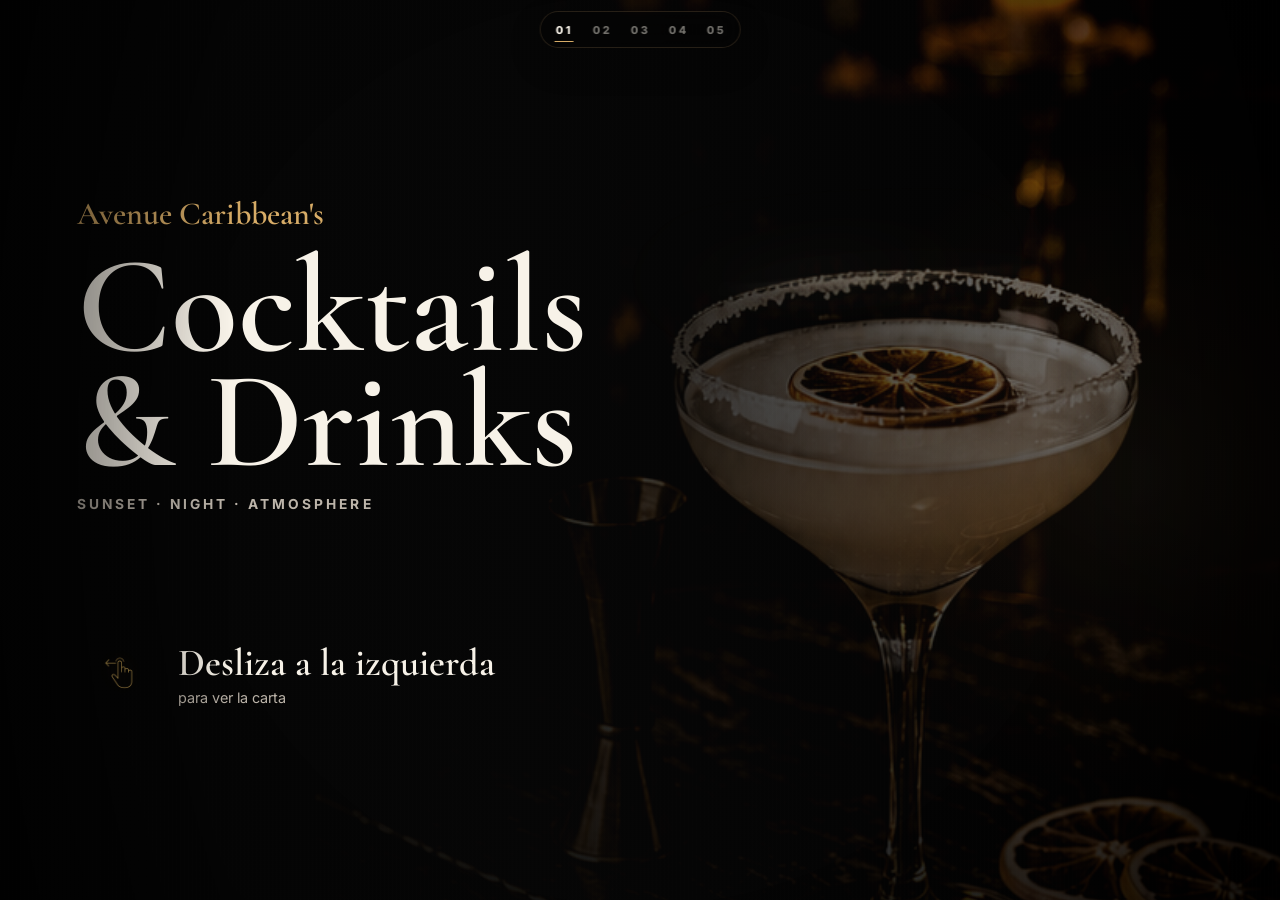
==== index.html @ e44f3cd2 "Add premium liquid crystal highlights" ====
<!doctype html>
<html lang="es">
  <head>
    <meta charset="utf-8">
    <meta name="viewport" content="width=device-width, initial-scale=1, viewport-fit=cover">
    <meta name="theme-color" content="#070606">
    <title>Avenue Caribbean's | Cocktails & Drinks</title>
    <link rel="preconnect" href="https://fonts.googleapis.com">
    <link rel="preconnect" href="https://fonts.gstatic.com" crossorigin>
    <link href="https://fonts.googleapis.com/css2?family=Cormorant+Garamond:wght@500;600;700&family=Inter:wght@400;500;600;700&display=swap" rel="stylesheet">
    <link rel="stylesheet" href="styles.css">
  </head>
  <body>
    <main class="menu-shell" aria-label="Carta digital Avenue Caribbean's">
      <div class="page-indicator" aria-label="Navegacion de paginas">
        <button class="page-dot is-active" type="button" data-target="0" aria-label="Ir a la pagina 01">
          <span>01</span>
        </button>
        <button class="page-dot" type="button" data-target="1" aria-label="Ir a la pagina 02">
          <span>02</span>
        </button>
        <button class="page-dot" type="button" data-target="2" aria-label="Ir a la pagina 03">
          <span>03</span>
        </button>
        <button class="page-dot" type="button" data-target="3" aria-label="Ir a la pagina 04">
          <span>04</span>
        </button>
        <button class="page-dot" type="button" data-target="4" aria-label="Ir a la pagina 05">
          <span>05</span>
        </button>
      </div>

      <section class="snap-track" id="menuTrack" tabindex="0" aria-live="polite">
        <article class="slide slide-cover" id="portada" data-slide="0" aria-label="Portada">
          <div class="image-layer" style="--image-url: url('assets/fondoportada.png')"></div>
          <div class="cover-glow" aria-hidden="true"></div>
          <div class="slide-shade"></div>
          <div class="liquid-crystal" aria-hidden="true">
            <span class="crystal-glow"></span>
            <span class="crystal-rim"></span>
            <span class="crystal-sweep"></span>
            <span class="crystal-reflection"></span>
          </div>
          <div class="cover-content">
            <p class="venue-mark">Avenue Caribbean's</p>
            <h1>Cocktails &amp; Drinks</h1>
            <p class="small-caps">Sunset · Night · Atmosphere</p>
            <div class="swipe-cue" aria-label="Desliza a la izquierda para ver la carta">
              <span class="swipe-icon" aria-hidden="true">
                <img src="assets/dedo.png" alt="">
              </span>
              <span>
                <strong>Desliza a la izquierda</strong>
                <em>para ver la carta</em>
              </span>
            </div>
          </div>
        </article>

        <article class="slide slide-menu slide-classic" id="clasicos-i" data-slide="1" aria-label="Cocktails clasicos uno">
          <div class="image-layer" style="--image-url: url('assets/fondoclasicos1.png')"></div>
          <div class="slide-shade"></div>
          <div class="classic-poster-glow" aria-hidden="true"></div>
          <div class="liquid-crystal" aria-hidden="true">
            <span class="crystal-glow"></span>
            <span class="crystal-rim"></span>
            <span class="crystal-sweep"></span>
            <span class="crystal-reflection"></span>
          </div>
          <div class="slide-content classic-content">
            <header class="section-heading">
              <p>Cocktails</p>
              <h2>Clásicos I</h2>
            </header>
            <div class="classic-rule" aria-hidden="true"></div>
            <p class="classic-aromas">Frutos rojos · Jengibre · Coco · Lima</p>
            <div class="product-list classic-product-list" data-category="classicOne"></div>
            <div class="classic-stamp" aria-hidden="true">
              <svg viewBox="0 0 120 120" role="img">
                <defs>
                  <path id="classicStampPath" d="M 60 60 m -45 0 a 45 45 0 1 1 90 0 a 45 45 0 1 1 -90 0"></path>
                </defs>
                <text>
                  <textPath href="#classicStampPath" startOffset="1%">SUNSET · NIGHT · ATMOSPHERE · </textPath>
                </text>
                <g class="stamp-palm">
                  <path d="M60 76V48"></path>
                  <path d="M60 50C49 53 44 60 42 67"></path>
                  <path d="M60 50C71 53 76 60 78 67"></path>
                  <path d="M60 49C54 43 48 41 42 42"></path>
                  <path d="M60 49C66 43 72 41 78 42"></path>
                  <path d="M60 48C58 40 59 35 62 30"></path>
                </g>
              </svg>
            </div>
          </div>
        </article>

        <article class="slide slide-menu slide-fresh" id="clasicos-ii" data-slide="2" aria-label="Mojitos y cocktails frescos">
          <div class="image-layer" style="--image-url: url('assets/mojito.jpg')"></div>
          <div class="slide-shade"></div>
          <div class="liquid-crystal" aria-hidden="true">
            <span class="crystal-glow"></span>
            <span class="crystal-rim"></span>
            <span class="crystal-sweep"></span>
            <span class="crystal-reflection"></span>
          </div>
          <div class="slide-content">
            <header class="section-heading">
              <p>Mojitos &amp; Fresh</p>
              <h2>Clásicos II</h2>
            </header>
            <div class="product-list" data-category="fresh"></div>
          </div>
        </article>

        <article class="slide slide-menu slide-amber" id="signatures" data-slide="3" aria-label="Spritz y signatures">
          <div class="image-layer" style="--image-url: url('assets/aperol.jpg')"></div>
          <div class="slide-shade"></div>
          <div class="liquid-crystal" aria-hidden="true">
            <span class="crystal-glow"></span>
            <span class="crystal-rim"></span>
            <span class="crystal-sweep"></span>
            <span class="crystal-reflection"></span>
          </div>
          <div class="slide-content">
            <header class="section-heading">
              <p>Spritz &amp; Signatures</p>
              <h2>Sunset Serve</h2>
            </header>
            <div class="product-list" data-category="signatures"></div>
          </div>
        </article>

        <article class="slide slide-menu slide-valencia" id="valencia-classics" data-slide="4" aria-label="Valencia classics">
          <div class="image-layer" style="--image-url: url('assets/sangria.jpg')"></div>
          <div class="slide-shade"></div>
          <div class="liquid-crystal" aria-hidden="true">
            <span class="crystal-glow"></span>
            <span class="crystal-rim"></span>
            <span class="crystal-sweep"></span>
            <span class="crystal-reflection"></span>
          </div>
          <div class="slide-content">
            <header class="section-heading">
              <p>Valencia Classics</p>
              <h2>Agua &amp; Sangría</h2>
            </header>
            <div class="product-list" data-category="valencia"></div>
            <footer class="fine-print" aria-label="Notas de la carta">
              <p><span aria-hidden="true">◷</span> Precios tarde hasta las 22:30h.</p>
              <p><span aria-hidden="true">◷</span> Precios noche desde las 22:30h.</p>
              <p><span aria-hidden="true">✦</span> Todos nuestros cócteles se realizan al momento con fruta natural deshidratada.</p>
              <p><span aria-hidden="true">!</span> Algunos productos pueden contener lactosa. Consulte a nuestro personal por los alérgenos.</p>
            </footer>
          </div>
        </article>
      </section>
    </main>

    <div class="modal" id="productModal" aria-hidden="true">
      <div class="modal-backdrop" data-close-modal></div>
      <section class="modal-panel" role="dialog" aria-modal="true" aria-labelledby="modalTitle">
        <button class="modal-close" type="button" data-close-modal aria-label="Cerrar detalle">Cerrar</button>
        <p class="modal-kicker" id="modalCategory">Avenue Caribbean's</p>
        <h2 id="modalTitle">Producto</h2>
        <p class="modal-price" id="modalPrice">10€</p>
        <p class="modal-description" id="modalDescription"></p>
        <p class="modal-note" id="modalNote"></p>
      </section>
    </div>

    <script src="app.js"></script>
  </body>
</html>
---- styles.css ----
:root {
  --black: #070606;
  --ink: #11100f;
  --panel: rgba(13, 12, 11, 0.72);
  --paper: #f7f2e8;
  --muted: #bdb5aa;
  --soft: #8f877d;
  --line: rgba(219, 171, 93, 0.28);
  --gold: #d7ac67;
  --copper: #a5643e;
  --amber: #d27a3d;
  --mint: #7f9d82;
  --wine: #8b3e3f;
  --serif: "Cormorant Garamond", "Bodoni 72", Didot, Georgia, serif;
  --sans: Inter, ui-sans-serif, system-ui, -apple-system, BlinkMacSystemFont, "Segoe UI", sans-serif;
}

* {
  box-sizing: border-box;
}

html,
body {
  height: 100%;
  margin: 0;
  overflow: hidden;
  background: var(--black);
  color: var(--paper);
  font-family: var(--sans);
}

body {
  min-width: 320px;
}

button {
  font: inherit;
}

.menu-shell {
  position: relative;
  height: 100dvh;
  overflow: hidden;
  --crystal-shift: 0px;
  --crystal-glow-shift: 0px;
  --crystal-sweep-shift: -42%;
  --crystal-rim-opacity: 0.16;
  --crystal-glow-opacity: 0.075;
  --crystal-sweep-opacity: 0;
  --crystal-secondary-opacity: 0.045;
  --crystal-brightness: 1;
  background:
    radial-gradient(circle at 18% 18%, rgba(215, 172, 103, 0.12), transparent 26rem),
    radial-gradient(circle at 88% 62%, rgba(139, 62, 63, 0.12), transparent 24rem),
    linear-gradient(115deg, #090807, #14110f 46%, #070606);
  isolation: isolate;
}

.menu-shell::before,
.menu-shell::after {
  content: "";
  position: absolute;
  inset: 0;
  pointer-events: none;
  z-index: 3;
}

.menu-shell::before {
  opacity: 0.18;
  background-image:
    linear-gradient(90deg, rgba(255, 255, 255, 0.025) 1px, transparent 1px),
    linear-gradient(rgba(255, 255, 255, 0.02) 1px, transparent 1px);
  background-size: 4px 4px, 6px 6px;
  mix-blend-mode: overlay;
}

.menu-shell::after {
  background:
    linear-gradient(90deg, rgba(0, 0, 0, 0.48), transparent 18%, transparent 82%, rgba(0, 0, 0, 0.36)),
    radial-gradient(circle at center, transparent 58%, rgba(0, 0, 0, 0.38));
}

.snap-track {
  display: flex;
  width: 100vw;
  height: 100dvh;
  overflow-x: auto;
  overflow-y: hidden;
  scroll-snap-type: x mandatory;
  scroll-behavior: smooth;
  -webkit-overflow-scrolling: touch;
  overscroll-behavior-x: contain;
  scrollbar-width: none;
  transform: translate3d(0, 0, 0);
  transform-origin: left center;
  will-change: transform;
}

.snap-track::-webkit-scrollbar {
  display: none;
}

.snap-track.is-previewing-swipe {
  animation: swipe-preview 820ms cubic-bezier(0.22, 1, 0.36, 1) both;
  pointer-events: none;
}

.slide {
  position: relative;
  flex: 0 0 100vw;
  width: 100vw;
  height: 100dvh;
  min-height: 100dvh;
  scroll-snap-align: start;
  scroll-snap-stop: always;
  overflow: hidden;
}

.image-layer {
  position: absolute;
  inset: 0;
  background:
    linear-gradient(145deg, rgba(9, 8, 7, 0.52), rgba(9, 8, 7, 0.9)),
    var(--image-url),
    linear-gradient(135deg, #17120f, #302019 54%, #090807);
  background-position: center;
  background-size: cover;
  transform: scale(1.04);
  filter: saturate(0.9) contrast(1.05);
}

.image-layer::after {
  content: "";
  position: absolute;
  inset: 0;
  background:
    repeating-linear-gradient(110deg, rgba(255, 255, 255, 0.025) 0 1px, transparent 1px 8px),
    radial-gradient(circle at 76% 22%, rgba(215, 172, 103, 0.18), transparent 18rem);
  opacity: 0.42;
  mix-blend-mode: soft-light;
}

.slide-shade {
  position: absolute;
  inset: 0;
  background:
    linear-gradient(90deg, rgba(5, 5, 5, 0.92) 0%, rgba(8, 8, 8, 0.72) 42%, rgba(8, 8, 8, 0.24) 100%),
    linear-gradient(0deg, rgba(0, 0, 0, 0.62), transparent 44%);
  z-index: 1;
}

.liquid-crystal {
  --rim-left: 51%;
  --rim-top: 34%;
  --rim-width: min(48vw, 24rem);
  --rim-height: clamp(0.85rem, 3vw, 1.45rem);
  --rim-rotate: -2deg;
  --glow-left: 46%;
  --glow-top: 28%;
  --glow-width: min(54vw, 27rem);
  --glow-height: clamp(4.8rem, 16vw, 8rem);
  --reflection-left: 63%;
  --reflection-top: 51%;
  --reflection-width: min(24vw, 11rem);
  --reflection-height: clamp(0.5rem, 2vw, 0.9rem);
  --reflection-rotate: -8deg;
  position: absolute;
  inset: 0;
  z-index: 3;
  display: none;
  overflow: hidden;
  pointer-events: none;
  contain: paint;
}

.slide-cover .liquid-crystal,
.slide-classic .liquid-crystal {
  display: block;
}

.crystal-glow,
.crystal-rim,
.crystal-sweep,
.crystal-reflection {
  position: absolute;
  pointer-events: none;
  transform: translate3d(0, 0, 0);
  transform-origin: center;
  will-change: opacity, transform, filter;
}

.crystal-glow {
  left: var(--glow-left);
  top: var(--glow-top);
  width: var(--glow-width);
  height: var(--glow-height);
  border-radius: 999px;
  background:
    radial-gradient(ellipse at 42% 50%, rgba(255, 226, 178, 0.22), rgba(218, 149, 71, 0.075) 34%, transparent 68%),
    linear-gradient(90deg, transparent, rgba(255, 238, 204, 0.08), transparent);
  opacity: var(--crystal-glow-opacity);
  filter: blur(14px) brightness(var(--crystal-brightness));
  mix-blend-mode: screen;
  transform: translate3d(var(--crystal-glow-shift), 0, 0) rotate(var(--rim-rotate));
  animation: crystal-glow-idle 9s ease-in-out infinite;
}

.crystal-rim {
  left: var(--rim-left);
  top: var(--rim-top);
  width: var(--rim-width);
  height: var(--rim-height);
  border-radius: 999px;
  opacity: var(--crystal-rim-opacity);
  filter:
    blur(0.22px)
    brightness(var(--crystal-brightness))
    drop-shadow(0 0 0.75rem rgba(255, 222, 171, 0.18));
  mix-blend-mode: screen;
  transform: translate3d(var(--crystal-shift), 0, 0) rotate(var(--rim-rotate));
}

.crystal-rim::before,
.crystal-rim::after {
  content: "";
  position: absolute;
  inset: 0;
  border-radius: inherit;
}

.crystal-rim::before {
  background:
    linear-gradient(90deg, transparent 0%, rgba(255, 235, 199, 0.13) 16%, rgba(255, 233, 191, 0.62) 45%, rgba(226, 169, 92, 0.24) 67%, transparent 100%),
    radial-gradient(ellipse at 46% 42%, rgba(255, 255, 255, 0.4), transparent 42%);
  -webkit-mask-image: linear-gradient(180deg, transparent 4%, #000 34%, #000 58%, transparent 82%);
  mask-image: linear-gradient(180deg, transparent 4%, #000 34%, #000 58%, transparent 82%);
  animation: crystal-rim-idle 8s ease-in-out infinite;
}

.crystal-rim::after {
  inset: 22% 5% 48%;
  background: linear-gradient(90deg, transparent, rgba(255, 250, 231, 0.42), rgba(219, 158, 85, 0.12), transparent);
  filter: blur(0.55px);
  opacity: 0.5;
}

.crystal-sweep {
  left: var(--rim-left);
  top: calc(var(--rim-top) + 0.05rem);
  width: clamp(4.4rem, 19vw, 9.4rem);
  height: clamp(0.44rem, 1.7vw, 0.78rem);
  border-radius: 999px;
  background:
    linear-gradient(90deg, transparent 0%, rgba(255, 250, 231, 0.16) 26%, rgba(255, 236, 199, 0.68) 52%, rgba(244, 198, 138, 0.16) 74%, transparent 100%);
  opacity: var(--crystal-sweep-opacity);
  filter: blur(0.75px) brightness(var(--crystal-brightness));
  mix-blend-mode: screen;
  transform: translate3d(calc(var(--crystal-sweep-shift) + var(--crystal-shift)), 0, 0) rotate(var(--rim-rotate));
}

.crystal-reflection {
  left: var(--reflection-left);
  top: var(--reflection-top);
  width: var(--reflection-width);
  height: var(--reflection-height);
  border-radius: 999px;
  background:
    linear-gradient(90deg, transparent, rgba(255, 235, 198, 0.38), rgba(196, 117, 52, 0.1), transparent);
  opacity: var(--crystal-secondary-opacity);
  filter: blur(0.9px) brightness(var(--crystal-brightness));
  mix-blend-mode: screen;
  transform: translate3d(var(--crystal-glow-shift), 0, 0) rotate(var(--reflection-rotate));
  animation: crystal-secondary-idle 7.5s ease-in-out infinite;
}

.slide-cover .liquid-crystal {
  --rim-left: 56%;
  --rim-top: 30%;
  --rim-width: min(40vw, 21rem);
  --rim-height: clamp(0.76rem, 2.4vw, 1.18rem);
  --rim-rotate: -4deg;
  --glow-left: 51%;
  --glow-top: 24%;
  --glow-width: min(45vw, 23rem);
  --glow-height: clamp(4rem, 12vw, 6.6rem);
  --reflection-left: 67%;
  --reflection-top: 48%;
  --reflection-width: min(18vw, 8.5rem);
}

.slide-classic .liquid-crystal {
  --rim-left: 48.8%;
  --rim-top: 36.2%;
  --rim-width: min(58vw, 31rem);
  --rim-height: clamp(0.95rem, 3.7vw, 1.65rem);
  --rim-rotate: -1deg;
  --glow-left: 45%;
  --glow-top: 29.5%;
  --glow-width: min(63vw, 32rem);
  --glow-height: clamp(5.8rem, 17vw, 10.5rem);
  --reflection-left: 64%;
  --reflection-top: 52.5%;
  --reflection-width: min(25vw, 12rem);
  --reflection-rotate: -5deg;
}

.slide-fresh .liquid-crystal {
  --rim-left: 55%;
  --rim-top: 34%;
  --rim-rotate: -5deg;
}

.slide-amber .liquid-crystal {
  --rim-left: 54%;
  --rim-top: 33%;
  --rim-rotate: -3deg;
  --glow-top: 27%;
}

.slide-valencia .liquid-crystal {
  --rim-left: 53%;
  --rim-top: 35%;
  --rim-rotate: -6deg;
  --glow-top: 29%;
}

.slide-cover .image-layer {
  background:
    linear-gradient(95deg, rgba(5, 5, 5, 0.82) 0%, rgba(8, 7, 7, 0.46) 48%, rgba(9, 7, 6, 0.26) 100%),
    var(--image-url),
    radial-gradient(circle at 78% 32%, rgba(215, 172, 103, 0.22), transparent 16rem),
    linear-gradient(135deg, #060505, #221612 58%, #070606);
  background-position: center right;
  background-size: cover;
}

.cover-glow {
  position: absolute;
  right: -14rem;
  top: 12%;
  z-index: 1;
  width: min(46rem, 130vw);
  aspect-ratio: 1;
  border-radius: 50%;
  background:
    radial-gradient(circle, rgba(215, 172, 103, 0.14) 0%, rgba(210, 122, 61, 0.08) 28%, transparent 66%);
  opacity: 0.62;
  pointer-events: none;
  transform: translate3d(0, 0, 0);
  mix-blend-mode: screen;
  will-change: transform, opacity;
}

.slide-cover.is-finger-hinting .cover-glow {
  animation: cover-glow-swipe 2.4s cubic-bezier(0.22, 1, 0.36, 1) 2 both;
}

.slide-cover.is-previewing-swipe .cover-glow {
  animation: cover-glow-preview 820ms cubic-bezier(0.22, 1, 0.36, 1) both;
}

.slide-fresh .image-layer {
  background:
    linear-gradient(145deg, rgba(5, 8, 6, 0.56), rgba(7, 7, 6, 0.88)),
    var(--image-url),
    radial-gradient(circle at 78% 26%, rgba(127, 157, 130, 0.2), transparent 16rem),
    linear-gradient(135deg, #070806, #152018 56%, #070606);
}

.slide-amber .image-layer {
  background:
    linear-gradient(145deg, rgba(12, 8, 5, 0.48), rgba(6, 5, 5, 0.86)),
    var(--image-url),
    radial-gradient(circle at 76% 34%, rgba(210, 122, 61, 0.32), transparent 18rem),
    linear-gradient(135deg, #080606, #351a11 58%, #070606);
}

.slide-valencia .image-layer {
  background:
    linear-gradient(145deg, rgba(13, 7, 7, 0.54), rgba(6, 5, 5, 0.9)),
    var(--image-url),
    radial-gradient(circle at 78% 32%, rgba(139, 62, 63, 0.32), transparent 18rem),
    linear-gradient(135deg, #080606, #2a1112 56%, #090706);
}

.slide-classic {
  background: #050403;
}

.slide-classic .image-layer {
  background:
    linear-gradient(90deg, rgba(2, 2, 2, 0.72) 0%, rgba(3, 3, 3, 0.46) 37%, rgba(3, 3, 3, 0.04) 72%),
    linear-gradient(0deg, rgba(0, 0, 0, 0.16) 0%, transparent 34%, rgba(0, 0, 0, 0.32) 100%),
    var(--image-url),
    linear-gradient(135deg, #080604, #22140c 52%, #050403);
  background-position: center right;
  background-size: cover;
  filter: saturate(1.05) brightness(1.28) contrast(1.08);
  transform: scale(1.035);
}

.slide-classic .image-layer::after {
  background:
    radial-gradient(circle at 10% 31%, rgba(193, 111, 31, 0.28), transparent 13rem),
    repeating-linear-gradient(106deg, rgba(255, 255, 255, 0.02) 0 1px, transparent 1px 7px),
    radial-gradient(circle at center, transparent 54%, rgba(0, 0, 0, 0.34) 100%);
  opacity: 0.42;
}

.slide-classic .slide-shade {
  z-index: 1;
  background:
    linear-gradient(90deg, rgba(3, 3, 3, 0.82) 0%, rgba(5, 4, 4, 0.55) 43%, rgba(5, 4, 4, 0.08) 100%),
    linear-gradient(180deg, rgba(0, 0, 0, 0.34), transparent 30%, rgba(0, 0, 0, 0.36));
}

.classic-poster-glow {
  position: absolute;
  left: -12rem;
  top: 12%;
  z-index: 2;
  width: min(34rem, 90vw);
  aspect-ratio: 1;
  border-radius: 50%;
  background: radial-gradient(circle, rgba(205, 117, 31, 0.22), rgba(215, 172, 103, 0.08) 35%, transparent 68%);
  opacity: 0.82;
  pointer-events: none;
  mix-blend-mode: screen;
  animation: classic-glow-breathe 7s ease-in-out infinite;
}

.slide-classic .classic-content {
  position: relative;
  z-index: 4;
  justify-content: flex-start;
  width: min(100%, 48rem);
  padding: clamp(5.4rem, 14vh, 9rem) clamp(3.5rem, 8vw, 7rem) clamp(1.65rem, 5vh, 4rem) clamp(2rem, 9vw, 6rem);
  overflow: hidden;
  animation: classic-fade-in 900ms cubic-bezier(0.22, 1, 0.36, 1) both;
}

.slide-classic .section-heading {
  margin: 0;
}

.slide-classic .section-heading p {
  margin: 0 0 0.28rem;
  color: #f1ebe2;
  font-family: var(--serif);
  font-size: clamp(4.7rem, 18.6vw, 9.1rem);
  font-weight: 600;
  line-height: 0.82;
  letter-spacing: 0;
  text-shadow: 0 0 2.6rem rgba(215, 172, 103, 0.12);
}

.slide-classic .section-heading h2 {
  margin: 0;
  color: #f4c68a;
  font-size: clamp(0.83rem, 3.3vw, 1.35rem);
  font-weight: 800;
  letter-spacing: 0.33em;
}

.classic-rule {
  position: relative;
  width: min(62vw, 35rem);
  height: 1px;
  margin: clamp(1.8rem, 4.4vh, 3rem) 0 clamp(1.35rem, 3vh, 2.2rem);
  background: linear-gradient(90deg, rgba(244, 198, 138, 0.78), rgba(244, 198, 138, 0.22) 62%, transparent);
  box-shadow: 0 0 1.2rem rgba(244, 198, 138, 0.16);
}

.classic-rule::before {
  content: "";
  position: absolute;
  left: 0;
  top: 50%;
  width: 0.42rem;
  height: 0.42rem;
  border-radius: 50%;
  background: #ffe1a6;
  box-shadow:
    0 0 0.5rem rgba(255, 225, 166, 0.95),
    0 0 1.4rem rgba(212, 124, 42, 0.55);
  transform: translate(-50%, -50%);
}

.classic-aromas {
  margin: 0;
  color: rgba(247, 242, 232, 0.78);
  font-size: clamp(0.62rem, 2.45vw, 0.86rem);
  font-weight: 700;
  line-height: 1.45;
  letter-spacing: 0.42em;
  text-transform: uppercase;
}

.slide-classic .classic-product-list {
  position: relative;
  display: grid;
  width: min(100%, 40.5rem);
  margin-top: clamp(2.5rem, 6vh, 4.7rem);
  padding-left: clamp(3.5rem, 8.2vw, 4.8rem);
  gap: clamp(1.2rem, 2.8vh, 2.25rem);
}

.slide-classic .classic-product-list::before {
  content: "";
  position: absolute;
  left: clamp(0.42rem, 1.4vw, 0.75rem);
  top: 0.7rem;
  bottom: 0.65rem;
  width: 1px;
  background: linear-gradient(180deg, rgba(244, 198, 138, 0.88), rgba(244, 198, 138, 0.22));
  box-shadow: 0 0 0.9rem rgba(244, 198, 138, 0.16);
}

.slide-classic .product-card {
  position: relative;
  display: grid;
  grid-template-columns: minmax(0, 1fr) auto;
  gap: 0.5rem clamp(1rem, 5vw, 3rem);
  padding: 0;
  border: 0;
  background: transparent;
  color: inherit;
  animation: classic-fade-up 850ms cubic-bezier(0.22, 1, 0.36, 1) both;
}

.slide-classic .product-card:nth-child(1) {
  animation-delay: 140ms;
}

.slide-classic .product-card:nth-child(2) {
  animation-delay: 250ms;
}

.slide-classic .product-card:nth-child(3) {
  animation-delay: 360ms;
}

.slide-classic .product-card::before {
  content: "";
  position: absolute;
  left: calc(-1 * clamp(3.5rem, 8.2vw, 4.8rem) + clamp(0.42rem, 1.4vw, 0.75rem));
  top: 0.48rem;
  width: clamp(0.76rem, 2.7vw, 1.02rem);
  height: clamp(0.76rem, 2.7vw, 1.02rem);
  border-radius: 50%;
  background: #ffd78f;
  box-shadow:
    0 0 0.55rem rgba(255, 215, 143, 0.9),
    0 0 1.35rem rgba(218, 132, 43, 0.52);
  transform: translateX(-50%);
}

.slide-classic .product-card::after {
  content: "";
  grid-column: 1 / 2;
  width: clamp(2.4rem, 9vw, 4rem);
  height: 1px;
  margin-top: clamp(1.05rem, 2.2vh, 1.45rem);
  background: linear-gradient(90deg, rgba(244, 198, 138, 0.72), rgba(244, 198, 138, 0.08));
}

.slide-classic .product-card:last-child::after {
  display: none;
}

.slide-classic .product-name {
  grid-column: 1 / 2;
  margin: 0;
  color: #f6f1e9;
  font-family: var(--sans);
  font-size: clamp(1.22rem, 5.5vw, 2.05rem);
  font-weight: 800;
  line-height: 1;
  letter-spacing: 0.34em;
  text-transform: uppercase;
  text-shadow: 0 0 1.8rem rgba(247, 242, 232, 0.08);
}

.slide-classic .product-description {
  grid-column: 1 / 2;
  max-width: 25ch;
  margin: clamp(0.9rem, 2vh, 1.25rem) 0 0;
  color: rgba(247, 242, 232, 0.78);
  font-family: var(--serif);
  font-size: clamp(1.12rem, 4.3vw, 1.55rem);
  font-weight: 500;
  line-height: 1.45;
}

.slide-classic .product-price {
  grid-column: 2 / 3;
  grid-row: 1 / 3;
  align-self: center;
  justify-self: end;
  min-width: clamp(4.2rem, 14vw, 6.4rem);
  padding: 0.42rem clamp(0.75rem, 2.6vw, 1.15rem) 0.48rem;
  color: #ffe0a8;
  border: 1px solid rgba(244, 198, 138, 0.7);
  border-radius: 0.55rem;
  background: rgba(6, 5, 4, 0.42);
  box-shadow:
    0 0 1.35rem rgba(244, 198, 138, 0.1),
    inset 0 0 1.1rem rgba(244, 198, 138, 0.04);
  font-family: var(--serif);
  font-size: clamp(1.3rem, 5.5vw, 2.1rem);
  font-weight: 700;
  line-height: 1;
  text-align: center;
}

.classic-stamp {
  position: absolute;
  left: clamp(2.1rem, 9vw, 6rem);
  bottom: clamp(1.2rem, 4.8vh, 4rem);
  width: clamp(5.7rem, 24vw, 8rem);
  height: clamp(5.7rem, 24vw, 8rem);
  color: rgba(244, 198, 138, 0.72);
  opacity: 0.86;
  filter: drop-shadow(0 0 0.9rem rgba(244, 198, 138, 0.12));
}

.classic-stamp svg {
  display: block;
  width: 100%;
  height: 100%;
  overflow: visible;
}

.classic-stamp text {
  fill: currentColor;
  font-family: var(--sans);
  font-size: 0.55rem;
  font-weight: 700;
  letter-spacing: 0.34em;
  text-transform: uppercase;
}

.classic-stamp .stamp-palm {
  fill: none;
  stroke: currentColor;
  stroke-width: 2.2;
  stroke-linecap: round;
  stroke-linejoin: round;
}

@keyframes classic-glow-breathe {
  0%,
  100% {
    opacity: 0.68;
    transform: translate3d(0, 0, 0);
  }
  50% {
    opacity: 0.86;
    transform: translate3d(0.4rem, -0.2rem, 0);
  }
}

@keyframes crystal-glow-idle {
  0%,
  100% {
    filter: blur(14px) brightness(var(--crystal-brightness));
  }
  50% {
    filter: blur(14px) brightness(calc(var(--crystal-brightness) + 0.04));
  }
}

@keyframes crystal-rim-idle {
  0%,
  100% {
    opacity: 0.9;
  }
  50% {
    opacity: 1;
  }
}

@keyframes crystal-secondary-idle {
  0%,
  100% {
    transform: translate3d(var(--crystal-glow-shift), 0, 0) rotate(var(--reflection-rotate));
    filter: blur(0.9px) brightness(var(--crystal-brightness));
  }
  50% {
    transform: translate3d(var(--crystal-glow-shift), -0.08rem, 0) rotate(var(--reflection-rotate));
    filter: blur(0.9px) brightness(calc(var(--crystal-brightness) + 0.035));
  }
}

@keyframes classic-fade-in {
  from {
    opacity: 0;
  }
  to {
    opacity: 1;
  }
}

@keyframes classic-fade-up {
  from {
    opacity: 0;
    transform: translate3d(0, 0.8rem, 0);
  }
  to {
    opacity: 1;
    transform: translate3d(0, 0, 0);
  }
}

.cover-content,
.slide-content {
  position: relative;
  z-index: 4;
  height: 100%;
  display: flex;
  flex-direction: column;
  justify-content: center;
  padding: clamp(2rem, 7vw, 5.5rem) clamp(1.4rem, 6vw, 6rem);
  overflow-y: auto;
  overscroll-behavior-y: contain;
  scrollbar-width: none;
}

.cover-content::-webkit-scrollbar,
.slide-content::-webkit-scrollbar {
  display: none;
}

.cover-content {
  max-width: 760px;
  padding-right: 5.5rem;
}

.venue-mark {
  margin: 0 0 1rem;
  color: var(--gold);
  font-family: var(--serif);
  font-size: clamp(1.15rem, 5vw, 2rem);
  font-weight: 600;
}

h1,
h2,
p {
  margin-top: 0;
}

h1 {
  max-width: 9ch;
  margin-bottom: 1rem;
  font-family: var(--serif);
  font-size: clamp(4.2rem, 19vw, 8.6rem);
  line-height: 0.84;
  font-weight: 600;
  letter-spacing: 0;
}

.small-caps,
.section-heading h2,
.product-name,
.modal-kicker {
  text-transform: uppercase;
  letter-spacing: 0.22em;
}

.small-caps {
  margin-bottom: clamp(3.4rem, 16vh, 8rem);
  color: var(--muted);
  font-size: clamp(0.68rem, 2.8vw, 0.86rem);
  font-weight: 700;
}

.swipe-cue {
  display: inline-flex;
  align-items: center;
  gap: 1rem;
  width: fit-content;
  color: var(--paper);
}

.swipe-cue strong,
.swipe-cue em {
  display: block;
}

.swipe-cue strong {
  font-family: var(--serif);
  font-size: clamp(1.4rem, 5.8vw, 2.4rem);
  font-weight: 600;
}

.swipe-cue em {
  margin-top: 0.2rem;
  color: var(--muted);
  font-size: 0.9rem;
  font-style: normal;
}

.swipe-icon {
  position: relative;
  display: grid;
  place-items: center;
  flex: 0 0 auto;
  --finger-travel: -1.8rem;
  width: 5.35rem;
  height: 4.05rem;
  border: 0;
  background: transparent;
  box-shadow: none;
  opacity: 0.88;
  overflow: visible;
  transform: translate3d(0, 0, 0);
  will-change: transform, opacity;
}

.swipe-icon::after {
  display: none;
}

.swipe-icon img {
  width: 100%;
  height: 100%;
  object-fit: contain;
  opacity: 0.92;
  filter: sepia(0.22) saturate(1.05) brightness(1.24) contrast(1.08)
    drop-shadow(0 0 0.72rem rgba(215, 172, 103, 0.36));
  user-select: none;
  -webkit-user-drag: none;
}

.slide-cover.is-finger-hinting .swipe-icon {
  animation: finger-swipe-guide 2.4s cubic-bezier(0.22, 1, 0.36, 1) 2 both;
}

@keyframes finger-swipe-guide {
  0%,
  100% {
    opacity: 0.88;
    transform: translate3d(0, 0, 0);
  }
  22% {
    opacity: 0.96;
    transform: translate3d(0, 0, 0);
  }
  56% {
    opacity: 0.72;
    transform: translate3d(var(--finger-travel), 0, 0);
  }
}

@keyframes cover-glow-swipe {
  0%,
  100% {
    opacity: 0.62;
    transform: translate3d(0, 0, 0);
  }
  56% {
    opacity: 0.68;
    transform: translate3d(-0.45rem, 0, 0);
  }
}

@keyframes cover-glow-preview {
  0%,
  100% {
    opacity: 0.62;
    transform: translate3d(0, 0, 0);
  }
  48% {
    opacity: 0.7;
    transform: translate3d(-0.5rem, 0, 0);
  }
  72% {
    opacity: 0.64;
    transform: translate3d(0.18rem, 0, 0);
  }
}

@keyframes swipe-preview {
  0%,
  100% {
    transform: translate3d(0, 0, 0);
  }
  48% {
    transform: translate3d(-2.35rem, 0, 0);
  }
  72% {
    transform: translate3d(0.45rem, 0, 0);
  }
}

.slide-content {
  justify-content: flex-start;
  padding-right: clamp(4.4rem, 12vw, 8rem);
}

.section-heading {
  margin-top: clamp(1rem, 5vh, 4rem);
  margin-bottom: clamp(1.8rem, 5vh, 3rem);
}

.section-heading p {
  margin-bottom: 0.35rem;
  color: var(--paper);
  font-family: var(--serif);
  font-size: clamp(2.9rem, 13vw, 6rem);
  font-weight: 600;
  line-height: 0.9;
}

.section-heading h2 {
  margin-bottom: 0;
  color: var(--gold);
  font-family: var(--sans);
  font-size: clamp(0.66rem, 2.8vw, 0.88rem);
  font-weight: 800;
}

.product-list {
  display: grid;
  gap: 0;
  width: min(100%, 660px);
}

.product-card {
  display: grid;
  grid-template-columns: minmax(0, 1fr) auto;
  gap: 0.6rem 1rem;
  padding: clamp(1.05rem, 3.3vh, 1.65rem) 0;
  color: inherit;
  text-align: left;
  border: 0;
  border-top: 1px solid rgba(247, 242, 232, 0.11);
  background: transparent;
  cursor: pointer;
  -webkit-tap-highlight-color: transparent;
}

.product-card:last-child {
  border-bottom: 1px solid rgba(247, 242, 232, 0.11);
}

.product-card:focus-visible {
  outline: 1px solid var(--gold);
  outline-offset: 0.45rem;
}

.product-card:hover .product-name,
.product-card:focus-visible .product-name {
  color: var(--gold);
}

.product-name {
  margin-bottom: 0.45rem;
  color: var(--paper);
  font-size: clamp(0.82rem, 3vw, 1rem);
  font-weight: 800;
  transition: color 240ms ease;
}

.product-description,
.product-note {
  grid-column: 1 / -1;
  max-width: 48ch;
}

.product-description {
  margin-bottom: 0;
  color: rgba(247, 242, 232, 0.76);
  font-family: var(--serif);
  font-size: clamp(1.05rem, 4.3vw, 1.45rem);
  line-height: 1.32;
}

.product-price {
  color: var(--paper);
  font-family: var(--serif);
  font-size: clamp(1.28rem, 5vw, 1.85rem);
  font-weight: 700;
  white-space: nowrap;
}

.product-note {
  margin: 0.05rem 0 0;
  color: var(--gold);
  font-size: clamp(0.72rem, 2.8vw, 0.86rem);
  line-height: 1.5;
}

.fine-print {
  display: grid;
  gap: 0.42rem;
  width: min(100%, 620px);
  margin-top: clamp(1rem, 4vh, 2rem);
  padding-top: 1rem;
  border-top: 1px solid var(--line);
}

.fine-print p {
  display: flex;
  gap: 0.55rem;
  align-items: baseline;
  margin: 0;
  color: rgba(247, 242, 232, 0.72);
  font-size: clamp(0.72rem, 2.7vw, 0.86rem);
  line-height: 1.35;
}

.fine-print span {
  color: var(--gold);
  font-weight: 800;
}

.page-indicator {
  position: fixed;
  left: 50%;
  top: max(0.7rem, env(safe-area-inset-top));
  z-index: 12;
  display: flex;
  gap: 0.38rem;
  padding: 0.25rem 0.45rem;
  border: 1px solid rgba(244, 198, 138, 0.14);
  border-radius: 999px;
  background: rgba(5, 5, 5, 0.34);
  box-shadow: 0 0.9rem 2.2rem rgba(0, 0, 0, 0.18);
  backdrop-filter: blur(14px);
  transform: translateX(-50%);
}

.page-dot {
  position: relative;
  display: grid;
  place-items: center;
  width: 2rem;
  height: 1.7rem;
  padding: 0;
  color: rgba(247, 242, 232, 0.46);
  border: 0;
  background: transparent;
  cursor: pointer;
}

.page-dot span {
  font-size: 0.68rem;
  font-weight: 800;
  letter-spacing: 0.16em;
  writing-mode: horizontal-tb;
}

.page-dot::before {
  content: "";
  position: absolute;
  left: 50%;
  bottom: 0.1rem;
  width: 0;
  height: 1px;
  background: var(--gold);
  transform: translateX(-50%);
  transition: width 260ms ease;
}

.page-dot.is-active {
  color: var(--paper);
}

.page-dot.is-active::before {
  width: 1.15rem;
}

.modal {
  position: fixed;
  inset: 0;
  z-index: 20;
  display: grid;
  place-items: end center;
  padding: 1rem;
  visibility: hidden;
  pointer-events: none;
}

.modal.is-open {
  visibility: visible;
  pointer-events: auto;
}

.modal-backdrop {
  position: absolute;
  inset: 0;
  background: rgba(2, 2, 2, 0.68);
  opacity: 0;
  backdrop-filter: blur(18px);
  transition: opacity 260ms ease;
}

.modal-panel {
  position: relative;
  z-index: 1;
  width: min(100%, 520px);
  padding: 1.35rem;
  border: 1px solid rgba(215, 172, 103, 0.24);
  border-radius: 8px;
  background:
    linear-gradient(145deg, rgba(24, 20, 17, 0.95), rgba(8, 8, 8, 0.98)),
    linear-gradient(90deg, rgba(255, 255, 255, 0.03) 1px, transparent 1px);
  box-shadow: 0 1.5rem 5rem rgba(0, 0, 0, 0.54);
  opacity: 0;
  transform: translateY(1.2rem);
  transition:
    opacity 300ms ease,
    transform 300ms ease;
}

.modal.is-open .modal-backdrop {
  opacity: 1;
}

.modal.is-open .modal-panel {
  opacity: 1;
  transform: translateY(0);
}

.modal-close {
  position: absolute;
  top: 0.95rem;
  right: 0.95rem;
  min-height: 2.35rem;
  padding: 0 0.82rem;
  color: var(--paper);
  border: 1px solid rgba(247, 242, 232, 0.16);
  border-radius: 999px;
  background: rgba(255, 255, 255, 0.04);
  cursor: pointer;
}

.modal-kicker {
  margin: 0 5rem 0.7rem 0;
  color: var(--gold);
  font-size: 0.66rem;
  font-weight: 800;
}

.modal-panel h2 {
  margin: 0 4rem 0.4rem 0;
  font-family: var(--serif);
  font-size: clamp(2.2rem, 12vw, 4rem);
  line-height: 0.9;
  font-weight: 600;
}

.modal-price {
  margin-bottom: 1.2rem;
  color: var(--gold);
  font-family: var(--serif);
  font-size: 1.6rem;
  font-weight: 700;
}

.modal-description {
  margin-bottom: 0;
  color: rgba(247, 242, 232, 0.78);
  font-family: var(--serif);
  font-size: 1.22rem;
  line-height: 1.42;
}

.modal-note {
  margin: 1rem 0 0;
  color: var(--gold);
  font-size: 0.92rem;
  line-height: 1.45;
}

@media (min-width: 760px) {
  .slide-menu .image-layer {
    clip-path: inset(0 0 0 48%);
  }

  .slide-classic .image-layer {
    clip-path: none;
  }

  .slide-menu .slide-shade {
    background:
      linear-gradient(90deg, rgba(5, 5, 5, 0.96) 0%, rgba(8, 8, 8, 0.88) 44%, rgba(8, 8, 8, 0.26) 100%),
      linear-gradient(0deg, rgba(0, 0, 0, 0.56), transparent 54%);
  }

  .modal {
    place-items: center;
  }
}

@media (min-width: 760px) and (max-height: 820px) {
  .slide-classic .classic-content {
    width: min(54rem, 70vw);
    padding-top: clamp(3.5rem, 8vh, 4.5rem);
    padding-bottom: 2rem;
  }

  .slide-classic .section-heading p {
    font-size: clamp(4.7rem, 8.2vw, 6.6rem);
  }

  .slide-classic .section-heading h2 {
    font-size: 0.98rem;
  }

  .classic-rule {
    width: min(39vw, 31rem);
    margin-top: 1.25rem;
    margin-bottom: 1rem;
  }

  .slide-classic .classic-product-list {
    width: min(100%, 38rem);
    margin-top: 2rem;
    gap: 1.05rem;
  }

  .slide-classic .product-name {
    font-size: clamp(1.15rem, 2.4vw, 1.55rem);
  }

  .slide-classic .product-description {
    max-width: 24ch;
    margin-top: 0.62rem;
    font-size: clamp(1rem, 2vw, 1.22rem);
    line-height: 1.32;
  }

  .slide-classic .product-card::after {
    margin-top: 0.74rem;
  }

  .slide-classic .product-price {
    min-width: 4.7rem;
    font-size: clamp(1.28rem, 2.4vw, 1.58rem);
  }

  .classic-stamp {
    left: clamp(2.2rem, 4.6vw, 4rem);
    bottom: 1.1rem;
    width: 5.2rem;
    height: 5.2rem;
    opacity: 0.7;
  }
}

@media (max-width: 480px) {
  .slide {
    min-height: 100dvh;
  }

  .cover-content,
  .slide-content {
    padding-left: 1.25rem;
    padding-right: 3.35rem;
  }

  .cover-content {
    padding-top: max(2rem, env(safe-area-inset-top));
    padding-bottom: max(2rem, env(safe-area-inset-bottom));
  }

  h1 {
    max-width: 7.4ch;
    font-size: clamp(3.45rem, 14.8vw, 3.75rem);
  }

  .swipe-cue {
    gap: 0.78rem;
  }

  .swipe-cue strong {
    font-size: clamp(1.16rem, 4.9vw, 1.45rem);
  }

  .swipe-icon {
    --finger-travel: -1.35rem;
    width: 3.95rem;
    height: 3rem;
    margin-left: 1.6rem;
  }

  .slide-content {
    padding-top: max(1rem, env(safe-area-inset-top));
    padding-bottom: max(1rem, env(safe-area-inset-bottom));
  }

  .page-indicator {
    left: 50%;
    top: max(0.52rem, env(safe-area-inset-top));
    gap: 0.22rem;
    padding: 0.22rem 0.36rem;
    transform: translateX(-50%);
  }

  .page-dot {
    width: 1.75rem;
    height: 1.55rem;
  }

  .liquid-crystal {
    --rim-left: 52%;
    --rim-top: 33.5%;
    --rim-width: 56vw;
    --glow-left: 46%;
    --glow-width: 62vw;
    --reflection-left: 65%;
  }

  .slide-classic .liquid-crystal {
    --rim-left: 46.5%;
    --rim-top: 36.1%;
    --rim-width: 66vw;
    --glow-left: 42%;
    --glow-top: 30%;
    --glow-width: 70vw;
    --reflection-left: 65%;
    --reflection-top: 54.5%;
  }

  .product-card {
    padding: 0.9rem 0;
  }

  .fine-print {
    gap: 0.34rem;
  }

  .slide-classic .classic-content {
    width: 100%;
    padding: clamp(4.45rem, 11vh, 5.55rem) 1.05rem 1.25rem 2rem;
  }

  .slide-classic .section-heading p {
    font-size: clamp(4.05rem, 17vw, 4.65rem);
  }

  .slide-classic .section-heading h2 {
    font-size: clamp(0.82rem, 3.4vw, 0.94rem);
    letter-spacing: 0.31em;
  }

  .classic-rule {
    width: min(72vw, 19.5rem);
    margin-top: 1.32rem;
    margin-bottom: 0.94rem;
  }

  .classic-aromas {
    max-width: 19.5rem;
    font-size: 0.58rem;
    letter-spacing: 0.34em;
  }

  .slide-classic .classic-product-list {
    width: min(100%, 22rem);
    margin-top: clamp(1.7rem, 4vh, 2.25rem);
    padding-left: 3.05rem;
    gap: clamp(0.72rem, 1.65vh, 1rem);
  }

  .slide-classic .classic-product-list::before {
    left: 0.52rem;
    top: 0.48rem;
    bottom: 0.45rem;
  }

  .slide-classic .product-card {
    gap: 0.42rem 0.72rem;
  }

  .slide-classic .product-card::before {
    left: calc(-3.05rem + 0.52rem);
    top: 0.36rem;
    width: 0.82rem;
    height: 0.82rem;
  }

  .slide-classic .product-name {
    font-size: clamp(0.98rem, 4.35vw, 1.08rem);
    letter-spacing: 0.28em;
    white-space: nowrap;
  }

  .slide-classic .product-description {
    max-width: 23ch;
    margin-top: 0.62rem;
    font-size: clamp(0.94rem, 3.82vw, 1.04rem);
    line-height: 1.34;
  }

  .slide-classic .product-price {
    min-width: 3.72rem;
    padding: 0.33rem 0.5rem 0.38rem;
    border-radius: 0.48rem;
    font-size: clamp(1.12rem, 4.7vw, 1.28rem);
  }

  .classic-stamp {
    left: 2rem;
    bottom: 0.74rem;
    width: 4.9rem;
    height: 4.9rem;
  }
}

@media (max-height: 670px) {
  h1 {
    font-size: clamp(3.4rem, 15vw, 6rem);
  }

  .small-caps {
    margin-bottom: 2rem;
  }

  .section-heading {
    margin-bottom: 1.1rem;
  }

  .section-heading p {
    font-size: clamp(2.2rem, 10vw, 4.2rem);
  }

  .product-description {
    font-size: clamp(0.94rem, 3.6vw, 1.15rem);
  }

  .product-card {
    padding-top: 0.72rem;
    padding-bottom: 0.72rem;
  }

  .fine-print {
    margin-top: 0.7rem;
    padding-top: 0.7rem;
  }

  .slide-classic .classic-content {
    padding-top: 3.5rem;
  }

  .slide-classic .section-heading p {
    font-size: clamp(3.35rem, 13vw, 4.1rem);
  }

  .classic-rule {
    margin-top: 1rem;
    margin-bottom: 0.85rem;
  }

  .slide-classic .classic-product-list {
    margin-top: 1.55rem;
    gap: 0.82rem;
  }

  .slide-classic .product-description {
    margin-top: 0.54rem;
    line-height: 1.32;
  }

  .slide-classic .product-card::after {
    margin-top: 0.62rem;
  }

  .classic-stamp {
    opacity: 0.62;
  }
}

@media (max-height: 520px) and (orientation: landscape) {
  .cover-content,
  .slide-content {
    padding-top: 1rem;
    padding-bottom: 1rem;
  }

  h1 {
    max-width: 12ch;
    font-size: clamp(3rem, 9vw, 4.6rem);
  }

  .small-caps {
    margin-bottom: 1.25rem;
  }

  .swipe-icon {
    width: 3.85rem;
    height: 2.9rem;
  }

  .section-heading {
    margin-top: 0.4rem;
    margin-bottom: 0.7rem;
  }

  .section-heading p {
    font-size: clamp(2rem, 7vw, 3.2rem);
  }

  .product-card {
    padding-top: 0.55rem;
    padding-bottom: 0.55rem;
  }

  .slide-classic .classic-content {
    padding-top: 1.2rem;
  }

  .slide-classic .classic-product-list {
    grid-template-columns: repeat(3, minmax(0, 1fr));
    width: min(100%, 46rem);
    padding-left: 0;
    gap: 1rem;
  }

  .slide-classic .classic-product-list::before,
  .slide-classic .product-card::before,
  .classic-stamp {
    display: none;
  }

  .slide-classic .product-card {
    grid-template-columns: minmax(0, 1fr);
  }

  .slide-classic .product-price {
    grid-column: 1;
    grid-row: auto;
    justify-self: start;
    margin-top: 0.35rem;
  }

  .liquid-crystal {
    opacity: 0.72;
  }
}

@media (prefers-reduced-motion: reduce) {
  *,
  *::before,
  *::after {
    scroll-behavior: auto !important;
    animation-duration: 1ms !important;
    transition-duration: 1ms !important;
  }

  .swipe-icon {
    opacity: 0.88;
    animation: none !important;
  }

  .snap-track.is-previewing-swipe,
  .slide-cover.is-previewing-swipe .cover-glow,
  .slide-cover.is-finger-hinting .cover-glow {
    animation: none !important;
    transform: none !important;
  }

  .slide-classic .image-layer,
  .classic-poster-glow,
  .slide-classic .classic-content,
  .slide-classic .product-card,
  .liquid-crystal,
  .liquid-crystal * {
    animation: none !important;
  }

  .menu-shell {
    --crystal-shift: 0px !important;
    --crystal-glow-shift: 0px !important;
    --crystal-sweep-shift: -42% !important;
    --crystal-rim-opacity: 0.14 !important;
    --crystal-glow-opacity: 0.055 !important;
    --crystal-sweep-opacity: 0 !important;
    --crystal-secondary-opacity: 0.035 !important;
    --crystal-brightness: 1 !important;
  }
}
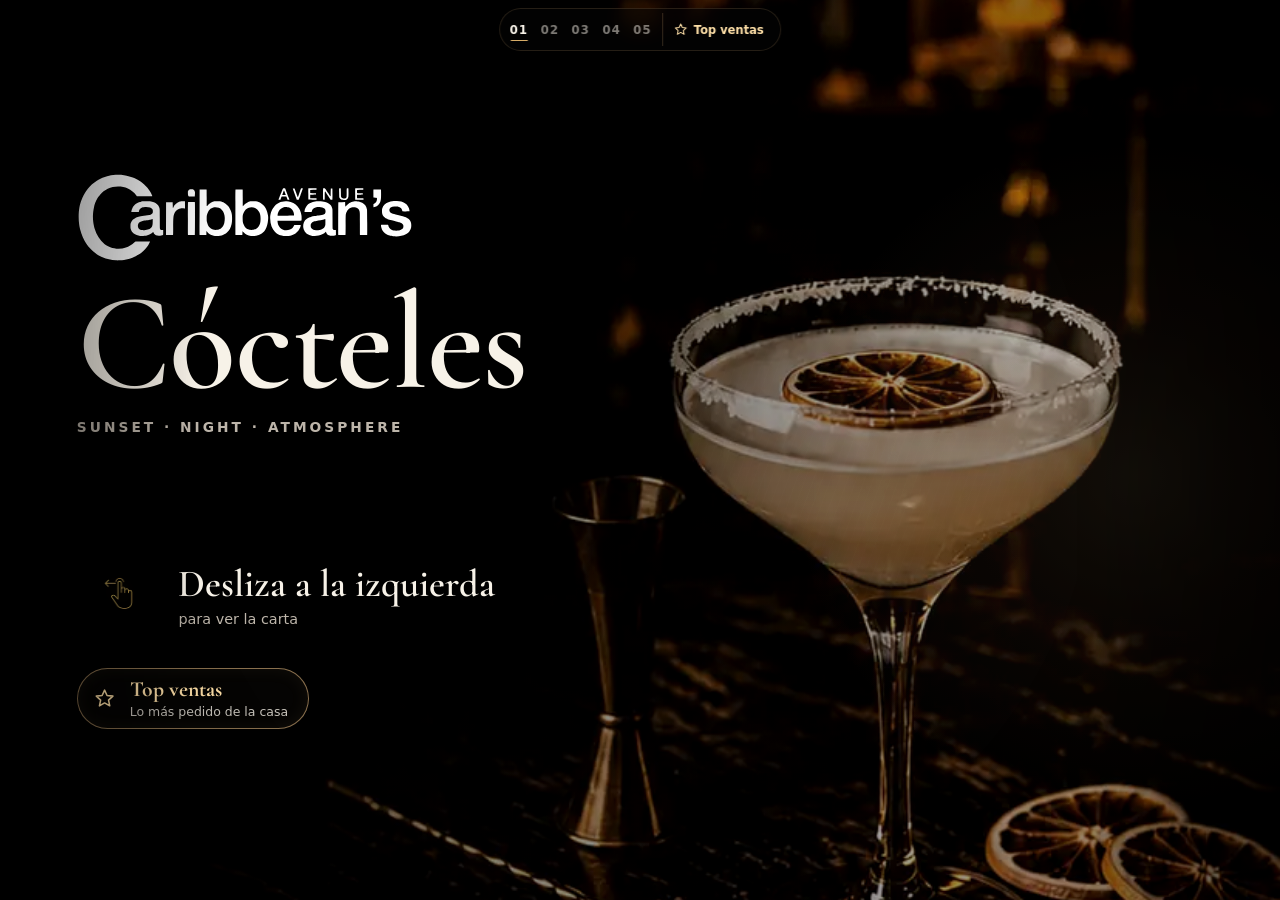
==== commit bbd30060: "Carta de 12 cócteles, Top ventas, logo real y modo libro editorial - Carta clásica: los 12 cócteles " ====
--- a/index.html
+++ b/index.html
@@ -4,172 +4,299 @@
     <meta charset="utf-8">
     <meta name="viewport" content="width=device-width, initial-scale=1, viewport-fit=cover">
     <meta name="theme-color" content="#070606">
-    <title>Avenue Caribbean's | Cocktails & Drinks</title>
-    <link rel="preconnect" href="https://fonts.googleapis.com">
-    <link rel="preconnect" href="https://fonts.gstatic.com" crossorigin>
-    <link href="https://fonts.googleapis.com/css2?family=Cormorant+Garamond:wght@500;600;700&family=Inter:wght@400;500;600;700&display=swap" rel="stylesheet">
-    <link rel="stylesheet" href="styles.css">
+    <meta name="description" content="Carta de cócteles de Caribbean's Avenue: signature, mojitos, clásicos y sin alcohol.">
+    <title>Caribbean's Avenue | Cócteles</title>
+    <link rel="icon" href="data:image/svg+xml,%3Csvg xmlns='http://www.w3.org/2000/svg' viewBox='0 0 32 32'%3E%3Crect width='32' height='32' rx='7' fill='%23070606'/%3E%3Cg fill='none' stroke='%23d7ac67' stroke-width='2' stroke-linecap='round'%3E%3Cpath d='M16 26V12'/%3E%3Cpath d='M16 13c-5 1-7 4-8 8M16 13c5 1 7 4 8 8M16 12c-3-3-6-4-9-3M16 12c3-3 6-4 9-3M16 12c-1-4 0-6 2-8'/%3E%3C/g%3E%3C/svg%3E">
+    <link rel="preload" href="assets/fonts/cormorant.woff2" as="font" type="font/woff2" crossorigin>
+    <link rel="preload" as="image" href="assets/img/portada-828.webp" imagesrcset="assets/img/portada-540.webp 540w, assets/img/portada-828.webp 828w" imagesizes="100vw" fetchpriority="high">
+    <link rel="stylesheet" href="styles.css?v=3">
   </head>
   <body>
-    <main class="menu-shell" aria-label="Carta digital Avenue Caribbean's">
-      <div class="page-indicator" aria-label="Navegacion de paginas">
-        <button class="page-dot is-active" type="button" data-target="0" aria-label="Ir a la pagina 01">
-          <span>01</span>
+    <svg width="0" height="0" class="sprite" aria-hidden="true" focusable="false">
+      <symbol id="i-star" viewBox="0 0 24 24">
+        <path d="M12 3.2l2.55 5.55 6.05.68-4.5 4.1 1.24 5.97L12 16.48l-5.34 3.02L7.9 13.53l-4.5-4.1 6.05-.68z" fill="none" stroke="currentColor" stroke-width="1.6" stroke-linejoin="round"/>
+      </symbol>
+    </svg>
+
+    <main class="menu-shell" aria-label="Carta de Caribbean's Avenue">
+      <nav class="page-indicator" aria-label="Páginas de la carta">
+        <button class="page-dot is-active" type="button" data-target="0" aria-label="Portada" aria-current="page"><span>01</span></button>
+        <button class="page-dot" type="button" data-target="1" aria-label="Signature"><span>02</span></button>
+        <button class="page-dot" type="button" data-target="2" aria-label="Mojitos y frescos"><span>03</span></button>
+        <button class="page-dot" type="button" data-target="3" aria-label="Clásicos"><span>04</span></button>
+        <button class="page-dot" type="button" data-target="4" aria-label="Sin alcohol"><span>05</span></button>
+        <button class="top-trigger" type="button" data-open-top hidden>
+          <svg aria-hidden="true"><use href="#i-star"/></svg>
+          <span>Top ventas</span>
         </button>
-        <button class="page-dot" type="button" data-target="1" aria-label="Ir a la pagina 02">
-          <span>02</span>
-        </button>
-        <button class="page-dot" type="button" data-target="2" aria-label="Ir a la pagina 03">
-          <span>03</span>
-        </button>
-        <button class="page-dot" type="button" data-target="3" aria-label="Ir a la pagina 04">
-          <span>04</span>
-        </button>
-        <button class="page-dot" type="button" data-target="4" aria-label="Ir a la pagina 05">
-          <span>05</span>
-        </button>
-      </div>
-
-      <section class="snap-track" id="menuTrack" tabindex="0" aria-live="polite">
-        <article class="slide slide-cover" id="portada" data-slide="0" aria-label="Portada">
-          <div class="image-layer" style="--image-url: url('assets/fondoportada.png')"></div>
+      </nav>
+
+      <div class="snap-track" id="menuTrack" tabindex="-1">
+        <!-- 01 · Portada -->
+        <article class="slide slide-cover is-current" id="portada" data-slide="0" aria-label="Portada">
+          <div class="image-layer" style="--lqip: url([data-uri])">
+            <img src="assets/img/portada-828.webp" srcset="assets/img/portada-540.webp 540w, assets/img/portada-828.webp 828w" sizes="100vw" alt="" width="828" height="1790" fetchpriority="high" decoding="async">
+          </div>
           <div class="cover-glow" aria-hidden="true"></div>
-          <div class="slide-shade"></div>
-          <div class="liquid-crystal" aria-hidden="true">
+          <div class="liquid-crystal crystal-portada" aria-hidden="true">
             <span class="crystal-glow"></span>
             <span class="crystal-rim"></span>
             <span class="crystal-sweep"></span>
             <span class="crystal-reflection"></span>
           </div>
           <div class="cover-content">
-            <p class="venue-mark">Avenue Caribbean's</p>
-            <h1>Cocktails &amp; Drinks</h1>
-            <p class="small-caps">Sunset · Night · Atmosphere</p>
-            <div class="swipe-cue" aria-label="Desliza a la izquierda para ver la carta">
+            <p class="venue-mark"><img src="assets/brand/caribbeans-logo-white.svg" alt="Caribbean's Avenue" width="1042" height="278"></p>
+            <h1>Cócteles</h1>
+            <p class="tagline">Sunset · Night · Atmosphere</p>
+            <div class="swipe-cue">
               <span class="swipe-icon" aria-hidden="true">
-                <img src="assets/dedo.png" alt="">
+                <img src="assets/img/dedo.webp" alt="" width="180" height="123">
               </span>
               <span>
                 <strong>Desliza a la izquierda</strong>
                 <em>para ver la carta</em>
               </span>
             </div>
-          </div>
-        </article>
-
-        <article class="slide slide-menu slide-classic" id="clasicos-i" data-slide="1" aria-label="Cocktails clasicos uno">
-          <div class="image-layer" style="--image-url: url('assets/fondoclasicos1.png')"></div>
+            <button class="cover-top" type="button" data-open-top hidden>
+              <svg aria-hidden="true"><use href="#i-star"/></svg>
+              <span>
+                <strong>Top ventas</strong>
+                <em>Lo más pedido de la casa</em>
+              </span>
+            </button>
+          </div>
+        </article>
+
+        <!-- 02 · Signature -->
+        <article class="slide slide-menu theme-signature" id="signature" data-slide="1" aria-labelledby="t-signature">
+          <div class="image-layer" style="--lqip: url([data-uri])">
+            <img data-srcset="assets/img/copa-540.webp 540w, assets/img/copa-828.webp 828w" data-src="assets/img/copa-828.webp" sizes="100vw" alt="" width="828" height="1790" decoding="async">
+          </div>
           <div class="slide-shade"></div>
-          <div class="classic-poster-glow" aria-hidden="true"></div>
-          <div class="liquid-crystal" aria-hidden="true">
+          <div class="poster-glow" aria-hidden="true"></div>
+          <div class="liquid-crystal crystal-copa" aria-hidden="true">
             <span class="crystal-glow"></span>
             <span class="crystal-rim"></span>
             <span class="crystal-sweep"></span>
             <span class="crystal-reflection"></span>
           </div>
-          <div class="slide-content classic-content">
-            <header class="section-heading">
-              <p>Cocktails</p>
-              <h2>Clásicos I</h2>
-            </header>
-            <div class="classic-rule" aria-hidden="true"></div>
-            <p class="classic-aromas">Frutos rojos · Jengibre · Coco · Lima</p>
-            <div class="product-list classic-product-list" data-category="classicOne"></div>
-            <div class="classic-stamp" aria-hidden="true">
-              <svg viewBox="0 0 120 120" role="img">
-                <defs>
-                  <path id="classicStampPath" d="M 60 60 m -45 0 a 45 45 0 1 1 90 0 a 45 45 0 1 1 -90 0"></path>
-                </defs>
-                <text>
-                  <textPath href="#classicStampPath" startOffset="1%">SUNSET · NIGHT · ATMOSPHERE · </textPath>
-                </text>
-                <g class="stamp-palm">
-                  <path d="M60 76V48"></path>
-                  <path d="M60 50C49 53 44 60 42 67"></path>
-                  <path d="M60 50C71 53 76 60 78 67"></path>
-                  <path d="M60 49C54 43 48 41 42 42"></path>
-                  <path d="M60 49C66 43 72 41 78 42"></path>
-                  <path d="M60 48C58 40 59 35 62 30"></path>
+          <div class="menu-content">
+            <h2 class="page-title" id="t-signature">
+              <span class="title-main">Signature</span>
+              <span class="title-sub">De la casa</span>
+            </h2>
+            <div class="page-rule" aria-hidden="true"></div>
+            <p class="page-aromas">Maracuyá · Vainilla · Lima · Cava</p>
+            <ul class="product-list">
+              <li>
+                <button class="product-card" type="button" data-id="caribbeans-spritz" data-top="1">
+                  <span class="product-name">Caribbean's Spritz</span>
+                  <span class="product-flag"><svg aria-hidden="true"><use href="#i-star"/></svg>Top ventas</span>
+                  <span class="product-description">Nuestro spritz con un toque de maracuyá, lima y ginger beer.</span>
+                  <span class="product-price">10€</span>
+                </button>
+              </li>
+              <li>
+                <button class="product-card" type="button" data-id="porn-star-martini" data-top="2">
+                  <span class="product-name">Porn Star Martini</span>
+                  <span class="product-flag"><svg aria-hidden="true"><use href="#i-star"/></svg>Top ventas</span>
+                  <span class="product-description">Vodka, maracuyá, vainilla, lima y shot de cava.</span>
+                  <span class="product-price">12€</span>
+                </button>
+              </li>
+            </ul>
+            <div class="page-stamp" aria-hidden="true">
+              <svg viewBox="0 0 120 120">
+                <defs><path id="stampPath1" d="M 60 60 m -45 0 a 45 45 0 1 1 90 0 a 45 45 0 1 1 -90 0"></path></defs>
+                <text><textPath href="#stampPath1" startOffset="1%">SUNSET · NIGHT · ATMOSPHERE · </textPath></text>
+                <g class="stamp-mark">
+                  <path d="M60 76V48"></path><path d="M60 50C49 53 44 60 42 67"></path><path d="M60 50C71 53 76 60 78 67"></path>
+                  <path d="M60 49C54 43 48 41 42 42"></path><path d="M60 49C66 43 72 41 78 42"></path><path d="M60 48C58 40 59 35 62 30"></path>
                 </g>
               </svg>
             </div>
           </div>
         </article>
 
-        <article class="slide slide-menu slide-fresh" id="clasicos-ii" data-slide="2" aria-label="Mojitos y cocktails frescos">
-          <div class="image-layer" style="--image-url: url('assets/mojito.jpg')"></div>
+        <!-- 03 · Mojitos & Fresh -->
+        <article class="slide slide-menu theme-fresh" id="mojitos" data-slide="2" aria-labelledby="t-mojitos">
+          <div class="image-layer" style="--lqip: url([data-uri])">
+            <img data-srcset="assets/img/mojito-540.webp 540w, assets/img/mojito-828.webp 828w" data-src="assets/img/mojito-828.webp" sizes="100vw" alt="" width="828" height="1790" decoding="async">
+          </div>
           <div class="slide-shade"></div>
-          <div class="liquid-crystal" aria-hidden="true">
+          <div class="fresh-atmosphere" aria-hidden="true"></div>
+          <div class="liquid-crystal crystal-mojito" aria-hidden="true">
             <span class="crystal-glow"></span>
             <span class="crystal-rim"></span>
             <span class="crystal-sweep"></span>
             <span class="crystal-reflection"></span>
           </div>
-          <div class="slide-content">
-            <header class="section-heading">
-              <p>Mojitos &amp; Fresh</p>
-              <h2>Clásicos II</h2>
-            </header>
-            <div class="product-list" data-category="fresh"></div>
-          </div>
-        </article>
-
-        <article class="slide slide-menu slide-amber" id="signatures" data-slide="3" aria-label="Spritz y signatures">
-          <div class="image-layer" style="--image-url: url('assets/aperol.jpg')"></div>
+          <div class="menu-content">
+            <h2 class="page-title" id="t-mojitos">
+              <span class="title-main"><span>Mojitos &amp;</span><span>Fresh</span></span>
+              <span class="title-sub">Menta y lima</span>
+            </h2>
+            <div class="page-rule" aria-hidden="true"></div>
+            <p class="page-aromas">Hierbabuena · Lima · Azúcar · Soda</p>
+            <ul class="product-list">
+              <li>
+                <button class="product-card" type="button" data-id="mojito-clasico">
+                  <span class="product-name">Mojito Clásico</span>
+                  <span class="product-description">Ron, hierbabuena, lima, azúcar y soda.</span>
+                  <span class="product-price">10€</span>
+                </button>
+              </li>
+              <li>
+                <button class="product-card" type="button" data-id="mojito-frutas" data-top="3">
+                  <span class="product-name">Mojito Frutas</span>
+                  <span class="product-flag"><svg aria-hidden="true"><use href="#i-star"/></svg>Top ventas</span>
+                  <span class="product-description">El clásico, con frutas.</span>
+                  <span class="product-price">10€</span>
+                </button>
+              </li>
+              <li>
+                <button class="product-card" type="button" data-id="caipirinha">
+                  <span class="product-name">Caipirinha</span>
+                  <span class="product-description">Cachaza, lima y azúcar.</span>
+                  <span class="product-price">10€</span>
+                </button>
+              </li>
+              <li>
+                <button class="product-card" type="button" data-id="caipiroska">
+                  <span class="product-name">Caipiroska</span>
+                  <span class="product-description">Vodka, lima y azúcar.</span>
+                  <span class="product-price">10€</span>
+                </button>
+              </li>
+            </ul>
+            <div class="page-stamp" aria-hidden="true">
+              <svg viewBox="0 0 120 120">
+                <defs><path id="stampPath2" d="M 60 60 m -45 0 a 45 45 0 1 1 90 0 a 45 45 0 1 1 -90 0"></path></defs>
+                <text><textPath href="#stampPath2" startOffset="1%">SUNSET · NIGHT · ATMOSPHERE · </textPath></text>
+                <g class="stamp-mark">
+                  <path d="M60 79C55 67 56 55 64 42"></path><path d="M59 61C50 56 45 49 43 39"></path><path d="M59 61C68 54 74 47 77 37"></path>
+                  <path d="M58 69C50 68 44 64 39 58"></path><path d="M61 67C70 66 77 62 82 55"></path>
+                </g>
+              </svg>
+            </div>
+          </div>
+        </article>
+
+        <!-- 04 · Clásicos -->
+        <article class="slide slide-menu theme-classic" id="clasicos" data-slide="3" aria-labelledby="t-clasicos">
+          <div class="image-layer" style="--lqip: url([data-uri])">
+            <img data-srcset="assets/img/portada-540.webp 540w, assets/img/portada-828.webp 828w" data-src="assets/img/portada-828.webp" sizes="100vw" alt="" width="828" height="1790" decoding="async">
+          </div>
           <div class="slide-shade"></div>
-          <div class="liquid-crystal" aria-hidden="true">
-            <span class="crystal-glow"></span>
-            <span class="crystal-rim"></span>
-            <span class="crystal-sweep"></span>
-            <span class="crystal-reflection"></span>
-          </div>
-          <div class="slide-content">
-            <header class="section-heading">
-              <p>Spritz &amp; Signatures</p>
-              <h2>Sunset Serve</h2>
-            </header>
-            <div class="product-list" data-category="signatures"></div>
-          </div>
-        </article>
-
-        <article class="slide slide-menu slide-valencia" id="valencia-classics" data-slide="4" aria-label="Valencia classics">
-          <div class="image-layer" style="--image-url: url('assets/sangria.jpg')"></div>
+          <div class="poster-glow" aria-hidden="true"></div>
+          <div class="menu-content">
+            <h2 class="page-title" id="t-clasicos">
+              <span class="title-main">Clásicos</span>
+              <span class="title-sub">Los de siempre</span>
+            </h2>
+            <div class="page-rule" aria-hidden="true"></div>
+            <p class="page-aromas">Piña · Coco · Ginger beer · Tequila</p>
+            <ul class="product-list">
+              <li>
+                <button class="product-card" type="button" data-id="pina-colada">
+                  <span class="product-name">Piña Colada</span>
+                  <span class="product-description">Ron, piña y coco.</span>
+                  <span class="product-price">10€</span>
+                </button>
+              </li>
+              <li>
+                <button class="product-card" type="button" data-id="moscow-mule">
+                  <span class="product-name">Moscow Mule</span>
+                  <span class="product-description">Vodka, lima, azúcar y ginger beer.</span>
+                  <span class="product-price">10€</span>
+                </button>
+              </li>
+              <li>
+                <button class="product-card" type="button" data-id="margarita">
+                  <span class="product-name">Margarita</span>
+                  <span class="product-description">Tequila, triple sec y lima.</span>
+                  <span class="product-price">12€</span>
+                </button>
+              </li>
+            </ul>
+            <div class="page-stamp" aria-hidden="true">
+              <svg viewBox="0 0 120 120">
+                <defs><path id="stampPath3" d="M 60 60 m -45 0 a 45 45 0 1 1 90 0 a 45 45 0 1 1 -90 0"></path></defs>
+                <text><textPath href="#stampPath3" startOffset="1%">SUNSET · NIGHT · ATMOSPHERE · </textPath></text>
+                <g class="stamp-mark">
+                  <path d="M60 76V48"></path><path d="M60 50C49 53 44 60 42 67"></path><path d="M60 50C71 53 76 60 78 67"></path>
+                  <path d="M60 49C54 43 48 41 42 42"></path><path d="M60 49C66 43 72 41 78 42"></path><path d="M60 48C58 40 59 35 62 30"></path>
+                </g>
+              </svg>
+            </div>
+          </div>
+        </article>
+
+        <!-- 05 · Sin alcohol -->
+        <article class="slide slide-menu theme-zero" id="sin-alcohol" data-slide="4" aria-labelledby="t-sin-alcohol">
+          <div class="image-layer" style="--lqip: url([data-uri])">
+            <img data-srcset="assets/img/playa-540.webp 540w, assets/img/playa-828.webp 828w" data-src="assets/img/playa-828.webp" sizes="100vw" alt="" width="828" height="1244" decoding="async">
+          </div>
           <div class="slide-shade"></div>
-          <div class="liquid-crystal" aria-hidden="true">
-            <span class="crystal-glow"></span>
-            <span class="crystal-rim"></span>
-            <span class="crystal-sweep"></span>
-            <span class="crystal-reflection"></span>
-          </div>
-          <div class="slide-content">
-            <header class="section-heading">
-              <p>Valencia Classics</p>
-              <h2>Agua &amp; Sangría</h2>
-            </header>
-            <div class="product-list" data-category="valencia"></div>
-            <footer class="fine-print" aria-label="Notas de la carta">
-              <p><span aria-hidden="true">◷</span> Precios tarde hasta las 22:30h.</p>
-              <p><span aria-hidden="true">◷</span> Precios noche desde las 22:30h.</p>
-              <p><span aria-hidden="true">✦</span> Todos nuestros cócteles se realizan al momento con fruta natural deshidratada.</p>
-              <p><span aria-hidden="true">!</span> Algunos productos pueden contener lactosa. Consulte a nuestro personal por los alérgenos.</p>
+          <div class="poster-glow" aria-hidden="true"></div>
+          <div class="menu-content">
+            <h2 class="page-title" id="t-sin-alcohol">
+              <span class="title-main"><span>Sin</span><span>alcohol</span></span>
+              <span class="title-sub">Mocktails</span>
+            </h2>
+            <div class="page-rule" aria-hidden="true"></div>
+            <p class="page-aromas">Matcha · Coco · Mango · Maracuyá</p>
+            <ul class="product-list">
+              <li>
+                <button class="product-card" type="button" data-id="matcha-mojito">
+                  <span class="product-name">Matcha Mojito</span>
+                  <span class="product-description">Un mojito con el sabor del matcha y ginger beer.</span>
+                  <span class="product-price">8€</span>
+                </button>
+              </li>
+              <li>
+                <button class="product-card" type="button" data-id="pina-colada-sin">
+                  <span class="product-name">Piña Colada</span>
+                  <span class="product-description">La mezcla perfecta de coco y piña.</span>
+                  <span class="product-price">8€</span>
+                </button>
+              </li>
+              <li>
+                <button class="product-card" type="button" data-id="caribeno">
+                  <span class="product-name">Caribeño</span>
+                  <span class="product-description">El sabor del mango y el maracuyá.</span>
+                  <span class="product-price">8€</span>
+                </button>
+              </li>
+            </ul>
+            <footer class="fine-print">
+              <p>Todos nuestros cócteles se preparan al momento.</p>
+              <p>Algunos productos pueden contener lactosa. Consulta los alérgenos a nuestro personal.</p>
             </footer>
           </div>
         </article>
-      </section>
+      </div>
     </main>
 
-    <div class="modal" id="productModal" aria-hidden="true">
-      <div class="modal-backdrop" data-close-modal></div>
-      <section class="modal-panel" role="dialog" aria-modal="true" aria-labelledby="modalTitle">
-        <button class="modal-close" type="button" data-close-modal aria-label="Cerrar detalle">Cerrar</button>
-        <p class="modal-kicker" id="modalCategory">Avenue Caribbean's</p>
-        <h2 id="modalTitle">Producto</h2>
-        <p class="modal-price" id="modalPrice">10€</p>
-        <p class="modal-description" id="modalDescription"></p>
-        <p class="modal-note" id="modalNote"></p>
-      </section>
-    </div>
-
-    <script src="app.js"></script>
+    <dialog class="sheet" id="productSheet" aria-labelledby="productTitle">
+      <div class="sheet-panel">
+        <button class="sheet-close" type="button" data-close>Cerrar</button>
+        <h2 id="productTitle">Producto</h2>
+        <p class="sheet-price" id="productPrice"></p>
+        <p class="sheet-description" id="productDescription"></p>
+        <p class="sheet-section" id="productSection"></p>
+      </div>
+    </dialog>
+
+    <dialog class="sheet sheet-top" id="topSheet" aria-labelledby="topTitle">
+      <div class="sheet-panel">
+        <button class="sheet-close" type="button" data-close>Cerrar</button>
+        <h2 id="topTitle">Top ventas</h2>
+        <p class="sheet-lede">Lo más pedido de la casa. Toca uno para verlo en la carta.</p>
+        <ol class="top-list" id="topList"></ol>
+      </div>
+    </dialog>
+
+    <script src="app.js?v=3" defer></script>
   </body>
 </html>
--- a/styles.css
+++ b/styles.css
@@ -1,18 +1,27 @@
+/* Caribbean's Avenue · carta digital
+   Mobile-first. One shared menu-page system with per-page themes. */
+
+@font-face {
+  font-family: "Cormorant Garamond";
+  src: url("assets/fonts/cormorant.woff2") format("woff2");
+  font-weight: 300 700;
+  font-style: normal;
+  font-display: swap;
+}
+
 :root {
   --black: #070606;
-  --ink: #11100f;
-  --panel: rgba(13, 12, 11, 0.72);
   --paper: #f7f2e8;
+  --paper-soft: rgba(247, 242, 232, 0.8);
   --muted: #bdb5aa;
-  --soft: #8f877d;
-  --line: rgba(219, 171, 93, 0.28);
   --gold: #d7ac67;
-  --copper: #a5643e;
-  --amber: #d27a3d;
-  --mint: #7f9d82;
-  --wine: #8b3e3f;
+  --gold-bright: #f4c68a;
+  --gold-light: #ffe0a8;
+  --dot: #ffd78f;
   --serif: "Cormorant Garamond", "Bodoni 72", Didot, Georgia, serif;
-  --sans: Inter, ui-sans-serif, system-ui, -apple-system, BlinkMacSystemFont, "Segoe UI", sans-serif;
+  --sans: ui-sans-serif, system-ui, -apple-system, BlinkMacSystemFont, "Segoe UI", Roboto, sans-serif;
+  --ease-out: cubic-bezier(0.22, 1, 0.36, 1);
+  color-scheme: dark;
 }
 
 * {
@@ -27,20 +36,51 @@
   background: var(--black);
   color: var(--paper);
   font-family: var(--sans);
+  -webkit-text-size-adjust: 100%;
 }
 
 body {
   min-width: 320px;
 }
 
+::selection {
+  background: rgba(244, 198, 138, 0.32);
+  color: #fff8ec;
+}
+
 button {
   font: inherit;
-}
+  color: inherit;
+}
+
+:focus-visible {
+  outline: 1px solid var(--gold-bright);
+  outline-offset: 0.3rem;
+  border-radius: 0.3rem;
+}
+
+h1,
+h2,
+p,
+ul,
+ol {
+  margin: 0;
+}
+
+ul,
+ol {
+  padding: 0;
+  list-style: none;
+}
+
+.sprite {
+  position: absolute;
+  overflow: hidden;
+}
+
+/* ---------- Shell & track ---------- */
 
 .menu-shell {
-  position: relative;
-  height: 100dvh;
-  overflow: hidden;
   --crystal-shift: 0px;
   --crystal-glow-shift: 0px;
   --crystal-sweep-shift: -42%;
@@ -49,35 +89,22 @@
   --crystal-sweep-opacity: 0;
   --crystal-secondary-opacity: 0.045;
   --crystal-brightness: 1;
-  background:
-    radial-gradient(circle at 18% 18%, rgba(215, 172, 103, 0.12), transparent 26rem),
-    radial-gradient(circle at 88% 62%, rgba(139, 62, 63, 0.12), transparent 24rem),
-    linear-gradient(115deg, #090807, #14110f 46%, #070606);
+  position: relative;
+  height: 100dvh;
+  overflow: hidden;
+  background: linear-gradient(115deg, #090807, #14110f 46%, #070606);
   isolation: isolate;
 }
 
-.menu-shell::before,
 .menu-shell::after {
   content: "";
   position: absolute;
   inset: 0;
+  z-index: 5;
   pointer-events: none;
-  z-index: 3;
-}
-
-.menu-shell::before {
-  opacity: 0.18;
-  background-image:
-    linear-gradient(90deg, rgba(255, 255, 255, 0.025) 1px, transparent 1px),
-    linear-gradient(rgba(255, 255, 255, 0.02) 1px, transparent 1px);
-  background-size: 4px 4px, 6px 6px;
-  mix-blend-mode: overlay;
-}
-
-.menu-shell::after {
   background:
-    linear-gradient(90deg, rgba(0, 0, 0, 0.48), transparent 18%, transparent 82%, rgba(0, 0, 0, 0.36)),
-    radial-gradient(circle at center, transparent 58%, rgba(0, 0, 0, 0.38));
+    linear-gradient(90deg, rgba(0, 0, 0, 0.4), transparent 16%, transparent 84%, rgba(0, 0, 0, 0.3)),
+    radial-gradient(circle at center, transparent 58%, rgba(0, 0, 0, 0.34));
 }
 
 .snap-track {
@@ -88,12 +115,9 @@
   overflow-y: hidden;
   scroll-snap-type: x mandatory;
   scroll-behavior: smooth;
-  -webkit-overflow-scrolling: touch;
   overscroll-behavior-x: contain;
   scrollbar-width: none;
-  transform: translate3d(0, 0, 0);
-  transform-origin: left center;
-  will-change: transform;
+  outline: none;
 }
 
 .snap-track::-webkit-scrollbar {
@@ -101,7 +125,7 @@
 }
 
 .snap-track.is-previewing-swipe {
-  animation: swipe-preview 820ms cubic-bezier(0.22, 1, 0.36, 1) both;
+  animation: swipe-preview 820ms var(--ease-out) both;
   pointer-events: none;
 }
 
@@ -110,29 +134,51 @@
   flex: 0 0 100vw;
   width: 100vw;
   height: 100dvh;
-  min-height: 100dvh;
   scroll-snap-align: start;
   scroll-snap-stop: always;
   overflow: hidden;
-}
+  background: #050403;
+}
+
+/* ---------- Photography ---------- */
 
 .image-layer {
   position: absolute;
   inset: 0;
+  overflow: hidden;
   background:
-    linear-gradient(145deg, rgba(9, 8, 7, 0.52), rgba(9, 8, 7, 0.9)),
-    var(--image-url),
+    var(--lqip, none) center right / cover no-repeat,
     linear-gradient(135deg, #17120f, #302019 54%, #090807);
-  background-position: center;
-  background-size: cover;
-  transform: scale(1.04);
   filter: saturate(0.9) contrast(1.05);
 }
 
+.image-layer img {
+  position: absolute;
+  inset: 0;
+  width: 100%;
+  height: 100%;
+  object-fit: cover;
+  object-position: right center;
+  opacity: 0;
+  transition: opacity 600ms var(--ease-out);
+}
+
+.image-layer img.is-loaded,
+.slide-cover .image-layer img {
+  opacity: 1;
+}
+
+/* Tint and texture sit above the photo. */
+.image-layer::before,
 .image-layer::after {
   content: "";
   position: absolute;
   inset: 0;
+  z-index: 1;
+  pointer-events: none;
+}
+
+.image-layer::after {
   background:
     repeating-linear-gradient(110deg, rgba(255, 255, 255, 0.025) 0 1px, transparent 1px 8px),
     radial-gradient(circle at 76% 22%, rgba(215, 172, 103, 0.18), transparent 18rem);
@@ -143,23 +189,146 @@
 .slide-shade {
   position: absolute;
   inset: 0;
+  z-index: 1;
   background:
-    linear-gradient(90deg, rgba(5, 5, 5, 0.92) 0%, rgba(8, 8, 8, 0.72) 42%, rgba(8, 8, 8, 0.24) 100%),
-    linear-gradient(0deg, rgba(0, 0, 0, 0.62), transparent 44%);
-  z-index: 1;
-}
+    linear-gradient(90deg, rgba(3, 3, 3, 0.82) 0%, rgba(5, 4, 4, 0.55) 43%, rgba(5, 4, 4, 0.08) 100%),
+    linear-gradient(180deg, rgba(0, 0, 0, 0.34), transparent 30%, rgba(0, 0, 0, 0.36));
+}
+
+/* Cover */
+.slide-cover .image-layer::before {
+  background: linear-gradient(95deg, rgba(5, 5, 5, 0.82) 0%, rgba(8, 7, 7, 0.46) 48%, rgba(9, 7, 6, 0.26) 100%);
+}
+
+/* Signature: the coupe photo, lifted and warm. */
+.theme-signature .image-layer {
+  transform: scale(1.035);
+  filter: saturate(1.05) brightness(1.28) contrast(1.08);
+}
+
+.theme-signature .image-layer::before {
+  background:
+    linear-gradient(90deg, rgba(2, 2, 2, 0.72) 0%, rgba(3, 3, 3, 0.46) 37%, rgba(3, 3, 3, 0.04) 72%),
+    linear-gradient(0deg, rgba(0, 0, 0, 0.16) 0%, transparent 34%, rgba(0, 0, 0, 0.32) 100%);
+}
+
+.theme-signature .image-layer::after {
+  background:
+    radial-gradient(circle at 10% 31%, rgba(193, 111, 31, 0.28), transparent 13rem),
+    repeating-linear-gradient(106deg, rgba(255, 255, 255, 0.02) 0 1px, transparent 1px 7px),
+    radial-gradient(circle at center, transparent 54%, rgba(0, 0, 0, 0.34) 100%);
+}
+
+/* Fresh: the mojito glass, lighter shade so the mint reads. */
+.theme-fresh .image-layer {
+  background:
+    var(--lqip, none) center right / contain no-repeat,
+    linear-gradient(135deg, #020202, #0b0a08 54%, #010101);
+  filter: none;
+}
+
+.theme-fresh .image-layer img {
+  object-fit: contain;
+}
+
+.theme-fresh .image-layer::before {
+  background: linear-gradient(90deg, rgba(0, 0, 0, 0.34) 0%, rgba(0, 0, 0, 0.16) 42%, rgba(0, 0, 0, 0.02) 74%, transparent 100%);
+}
+
+.theme-fresh .image-layer::after {
+  background:
+    radial-gradient(circle at 79% 16%, rgba(238, 211, 139, 0.18) 0 0.1rem, transparent 0.22rem),
+    radial-gradient(circle at 86% 30%, rgba(238, 211, 139, 0.14) 0 0.08rem, transparent 0.2rem),
+    radial-gradient(circle at 72% 61%, rgba(231, 219, 180, 0.1) 0 0.09rem, transparent 0.22rem),
+    radial-gradient(circle at 91% 72%, rgba(239, 219, 160, 0.08) 0 0.1rem, transparent 0.26rem),
+    repeating-linear-gradient(104deg, rgba(255, 255, 255, 0.012) 0 1px, transparent 1px 7px);
+  opacity: 0.24;
+  mix-blend-mode: screen;
+}
+
+.theme-fresh .slide-shade {
+  background:
+    linear-gradient(90deg, rgba(0, 0, 0, 0.48) 0%, rgba(0, 0, 0, 0.22) 41%, rgba(0, 0, 0, 0.03) 76%),
+    linear-gradient(180deg, rgba(0, 0, 0, 0.14), transparent 34%, rgba(0, 0, 0, 0.18));
+}
+
+.fresh-atmosphere {
+  position: absolute;
+  inset: 0;
+  z-index: 2;
+  pointer-events: none;
+  background:
+    radial-gradient(circle at 83% 18%, rgba(239, 219, 160, 0.28) 0 0.06rem, transparent 0.18rem),
+    radial-gradient(circle at 76% 34%, rgba(239, 219, 160, 0.18) 0 0.08rem, transparent 0.24rem),
+    radial-gradient(circle at 91% 42%, rgba(239, 219, 160, 0.2) 0 0.08rem, transparent 0.23rem),
+    radial-gradient(circle at 71% 71%, rgba(225, 236, 191, 0.12) 0 0.07rem, transparent 0.22rem),
+    radial-gradient(circle at 86% 86%, rgba(225, 236, 191, 0.1) 0 0.08rem, transparent 0.24rem);
+  opacity: 0.14;
+}
+
+/* Classic: copper night. Placeholder photo until the definitive one arrives. */
+/* Push the coupe to the lower right so it never sits behind the list. */
+.theme-classic .image-layer img {
+  transform: scale(1.6);
+  transform-origin: 22% 28%;
+}
+
+.theme-classic .image-layer::before {
+  background:
+    linear-gradient(90deg, rgba(4, 3, 3, 0.86) 0%, rgba(6, 4, 3, 0.6) 46%, rgba(10, 5, 3, 0.18) 100%),
+    radial-gradient(circle at 80% 70%, rgba(165, 100, 62, 0.22), transparent 16rem);
+}
+
+/* Zero: a bright sunset photo, so the shade carries more weight. */
+.theme-zero .image-layer {
+  filter: saturate(0.92) contrast(1.04) brightness(0.86);
+}
+
+.theme-zero .image-layer img {
+  object-position: 72% center;
+}
+
+.theme-zero .image-layer::before {
+  background:
+    linear-gradient(90deg, rgba(4, 3, 2, 0.9) 0%, rgba(6, 4, 3, 0.74) 52%, rgba(10, 6, 3, 0.3) 100%),
+    linear-gradient(180deg, rgba(0, 0, 0, 0.46), transparent 36%, rgba(0, 0, 0, 0.5));
+}
+
+.poster-glow {
+  position: absolute;
+  left: -12rem;
+  top: 12%;
+  z-index: 2;
+  width: min(34rem, 90vw);
+  aspect-ratio: 1;
+  border-radius: 50%;
+  background: radial-gradient(circle, var(--glow-tint, rgba(205, 117, 31, 0.22)), rgba(215, 172, 103, 0.08) 35%, transparent 68%);
+  opacity: 0.78;
+  pointer-events: none;
+  mix-blend-mode: screen;
+}
+
+.theme-classic {
+  --glow-tint: rgba(165, 100, 62, 0.26);
+}
+
+.theme-zero {
+  --glow-tint: rgba(232, 140, 52, 0.2);
+}
+
+/* ---------- Liquid crystal highlight (tuned per photo) ---------- */
 
 .liquid-crystal {
-  --rim-left: 51%;
-  --rim-top: 34%;
-  --rim-width: min(48vw, 24rem);
+  --rim-left: 52%;
+  --rim-top: 33.5%;
+  --rim-width: 56vw;
   --rim-height: clamp(0.85rem, 3vw, 1.45rem);
   --rim-rotate: -2deg;
   --glow-left: 46%;
   --glow-top: 28%;
-  --glow-width: min(54vw, 27rem);
+  --glow-width: 62vw;
   --glow-height: clamp(4.8rem, 16vw, 8rem);
-  --reflection-left: 63%;
+  --reflection-left: 65%;
   --reflection-top: 51%;
   --reflection-width: min(24vw, 11rem);
   --reflection-height: clamp(0.5rem, 2vw, 0.9rem);
@@ -167,15 +336,9 @@
   position: absolute;
   inset: 0;
   z-index: 3;
-  display: none;
   overflow: hidden;
   pointer-events: none;
-  contain: paint;
-}
-
-.slide-cover .liquid-crystal,
-.slide-classic .liquid-crystal {
-  display: block;
+  contain: strict;
 }
 
 .crystal-glow,
@@ -183,10 +346,9 @@
 .crystal-sweep,
 .crystal-reflection {
   position: absolute;
+  border-radius: 999px;
   pointer-events: none;
-  transform: translate3d(0, 0, 0);
-  transform-origin: center;
-  will-change: opacity, transform, filter;
+  mix-blend-mode: screen;
 }
 
 .crystal-glow {
@@ -194,15 +356,12 @@
   top: var(--glow-top);
   width: var(--glow-width);
   height: var(--glow-height);
-  border-radius: 999px;
   background:
     radial-gradient(ellipse at 42% 50%, rgba(255, 226, 178, 0.22), rgba(218, 149, 71, 0.075) 34%, transparent 68%),
     linear-gradient(90deg, transparent, rgba(255, 238, 204, 0.08), transparent);
   opacity: var(--crystal-glow-opacity);
   filter: blur(14px) brightness(var(--crystal-brightness));
-  mix-blend-mode: screen;
   transform: translate3d(var(--crystal-glow-shift), 0, 0) rotate(var(--rim-rotate));
-  animation: crystal-glow-idle 9s ease-in-out infinite;
 }
 
 .crystal-rim {
@@ -210,13 +369,8 @@
   top: var(--rim-top);
   width: var(--rim-width);
   height: var(--rim-height);
-  border-radius: 999px;
   opacity: var(--crystal-rim-opacity);
-  filter:
-    blur(0.22px)
-    brightness(var(--crystal-brightness))
-    drop-shadow(0 0 0.75rem rgba(255, 222, 171, 0.18));
-  mix-blend-mode: screen;
+  filter: brightness(var(--crystal-brightness)) drop-shadow(0 0 0.75rem rgba(255, 222, 171, 0.18));
   transform: translate3d(var(--crystal-shift), 0, 0) rotate(var(--rim-rotate));
 }
 
@@ -234,13 +388,12 @@
     radial-gradient(ellipse at 46% 42%, rgba(255, 255, 255, 0.4), transparent 42%);
   -webkit-mask-image: linear-gradient(180deg, transparent 4%, #000 34%, #000 58%, transparent 82%);
   mask-image: linear-gradient(180deg, transparent 4%, #000 34%, #000 58%, transparent 82%);
-  animation: crystal-rim-idle 8s ease-in-out infinite;
+  animation: crystal-breathe 8s ease-in-out infinite;
 }
 
 .crystal-rim::after {
   inset: 22% 5% 48%;
   background: linear-gradient(90deg, transparent, rgba(255, 250, 231, 0.42), rgba(219, 158, 85, 0.12), transparent);
-  filter: blur(0.55px);
   opacity: 0.5;
 }
 
@@ -249,12 +402,9 @@
   top: calc(var(--rim-top) + 0.05rem);
   width: clamp(4.4rem, 19vw, 9.4rem);
   height: clamp(0.44rem, 1.7vw, 0.78rem);
-  border-radius: 999px;
-  background:
-    linear-gradient(90deg, transparent 0%, rgba(255, 250, 231, 0.16) 26%, rgba(255, 236, 199, 0.68) 52%, rgba(244, 198, 138, 0.16) 74%, transparent 100%);
+  background: linear-gradient(90deg, transparent 0%, rgba(255, 250, 231, 0.16) 26%, rgba(255, 236, 199, 0.68) 52%, rgba(244, 198, 138, 0.16) 74%, transparent 100%);
   opacity: var(--crystal-sweep-opacity);
-  filter: blur(0.75px) brightness(var(--crystal-brightness));
-  mix-blend-mode: screen;
+  filter: blur(0.75px);
   transform: translate3d(calc(var(--crystal-sweep-shift) + var(--crystal-shift)), 0, 0) rotate(var(--rim-rotate));
 }
 
@@ -263,76 +413,65 @@
   top: var(--reflection-top);
   width: var(--reflection-width);
   height: var(--reflection-height);
-  border-radius: 999px;
-  background:
-    linear-gradient(90deg, transparent, rgba(255, 235, 198, 0.38), rgba(196, 117, 52, 0.1), transparent);
+  background: linear-gradient(90deg, transparent, rgba(255, 235, 198, 0.38), rgba(196, 117, 52, 0.1), transparent);
   opacity: var(--crystal-secondary-opacity);
-  filter: blur(0.9px) brightness(var(--crystal-brightness));
-  mix-blend-mode: screen;
+  filter: blur(0.9px);
   transform: translate3d(var(--crystal-glow-shift), 0, 0) rotate(var(--reflection-rotate));
-  animation: crystal-secondary-idle 7.5s ease-in-out infinite;
-}
-
-.slide-cover .liquid-crystal {
-  --rim-left: 56%;
-  --rim-top: 30%;
-  --rim-width: min(40vw, 21rem);
+}
+
+.crystal-portada {
+  --rim-left: 52%;
+  --rim-top: 33.5%;
+  --rim-width: 56vw;
   --rim-height: clamp(0.76rem, 2.4vw, 1.18rem);
   --rim-rotate: -4deg;
-  --glow-left: 51%;
-  --glow-top: 24%;
-  --glow-width: min(45vw, 23rem);
+  --glow-left: 46%;
+  --glow-top: 26%;
+  --glow-width: 62vw;
   --glow-height: clamp(4rem, 12vw, 6.6rem);
-  --reflection-left: 67%;
+  --reflection-left: 65%;
   --reflection-top: 48%;
   --reflection-width: min(18vw, 8.5rem);
 }
 
-.slide-classic .liquid-crystal {
-  --rim-left: 48.8%;
-  --rim-top: 36.2%;
-  --rim-width: min(58vw, 31rem);
+.crystal-copa {
+  --rim-left: 46.5%;
+  --rim-top: 36.1%;
+  --rim-width: 66vw;
   --rim-height: clamp(0.95rem, 3.7vw, 1.65rem);
   --rim-rotate: -1deg;
-  --glow-left: 45%;
-  --glow-top: 29.5%;
-  --glow-width: min(63vw, 32rem);
+  --glow-left: 42%;
+  --glow-top: 30%;
+  --glow-width: 70vw;
   --glow-height: clamp(5.8rem, 17vw, 10.5rem);
-  --reflection-left: 64%;
-  --reflection-top: 52.5%;
+  --reflection-left: 65%;
+  --reflection-top: 54.5%;
   --reflection-width: min(25vw, 12rem);
   --reflection-rotate: -5deg;
 }
 
-.slide-fresh .liquid-crystal {
-  --rim-left: 55%;
-  --rim-top: 34%;
-  --rim-rotate: -5deg;
-}
-
-.slide-amber .liquid-crystal {
-  --rim-left: 54%;
-  --rim-top: 33%;
-  --rim-rotate: -3deg;
-  --glow-top: 27%;
-}
-
-.slide-valencia .liquid-crystal {
+.crystal-mojito {
   --rim-left: 53%;
-  --rim-top: 35%;
-  --rim-rotate: -6deg;
-  --glow-top: 29%;
-}
-
-.slide-cover .image-layer {
-  background:
-    linear-gradient(95deg, rgba(5, 5, 5, 0.82) 0%, rgba(8, 7, 7, 0.46) 48%, rgba(9, 7, 6, 0.26) 100%),
-    var(--image-url),
-    radial-gradient(circle at 78% 32%, rgba(215, 172, 103, 0.22), transparent 16rem),
-    linear-gradient(135deg, #060505, #221612 58%, #070606);
-  background-position: center right;
-  background-size: cover;
-}
+  --rim-top: 42%;
+  --rim-width: 55vw;
+  --rim-height: clamp(0.75rem, 2.5vw, 1.08rem);
+  --rim-rotate: -8deg;
+  --glow-left: 45%;
+  --glow-top: 35%;
+  --glow-width: 64vw;
+  --glow-height: clamp(4.2rem, 13vw, 7rem);
+  --reflection-left: 68%;
+  --reflection-top: 61%;
+  --reflection-width: min(18vw, 8rem);
+  --reflection-rotate: -16deg;
+}
+
+/* Idle shimmer only runs on the page being looked at. */
+.slide:not(.is-current) .crystal-rim::before {
+  animation-play-state: paused;
+}
+
+/* ---------- Cover ---------- */
 
 .cover-glow {
   position: absolute;
@@ -342,136 +481,245 @@
   width: min(46rem, 130vw);
   aspect-ratio: 1;
   border-radius: 50%;
-  background:
-    radial-gradient(circle, rgba(215, 172, 103, 0.14) 0%, rgba(210, 122, 61, 0.08) 28%, transparent 66%);
+  background: radial-gradient(circle, rgba(215, 172, 103, 0.14) 0%, rgba(210, 122, 61, 0.08) 28%, transparent 66%);
   opacity: 0.62;
   pointer-events: none;
-  transform: translate3d(0, 0, 0);
   mix-blend-mode: screen;
-  will-change: transform, opacity;
 }
 
 .slide-cover.is-finger-hinting .cover-glow {
-  animation: cover-glow-swipe 2.4s cubic-bezier(0.22, 1, 0.36, 1) 2 both;
+  animation: cover-glow-swipe 2.4s var(--ease-out) 2 both;
 }
 
 .slide-cover.is-previewing-swipe .cover-glow {
-  animation: cover-glow-preview 820ms cubic-bezier(0.22, 1, 0.36, 1) both;
-}
-
-.slide-fresh .image-layer {
-  background:
-    linear-gradient(145deg, rgba(5, 8, 6, 0.56), rgba(7, 7, 6, 0.88)),
-    var(--image-url),
-    radial-gradient(circle at 78% 26%, rgba(127, 157, 130, 0.2), transparent 16rem),
-    linear-gradient(135deg, #070806, #152018 56%, #070606);
-}
-
-.slide-amber .image-layer {
-  background:
-    linear-gradient(145deg, rgba(12, 8, 5, 0.48), rgba(6, 5, 5, 0.86)),
-    var(--image-url),
-    radial-gradient(circle at 76% 34%, rgba(210, 122, 61, 0.32), transparent 18rem),
-    linear-gradient(135deg, #080606, #351a11 58%, #070606);
-}
-
-.slide-valencia .image-layer {
-  background:
-    linear-gradient(145deg, rgba(13, 7, 7, 0.54), rgba(6, 5, 5, 0.9)),
-    var(--image-url),
-    radial-gradient(circle at 78% 32%, rgba(139, 62, 63, 0.32), transparent 18rem),
-    linear-gradient(135deg, #080606, #2a1112 56%, #090706);
-}
-
-.slide-classic {
-  background: #050403;
-}
-
-.slide-classic .image-layer {
-  background:
-    linear-gradient(90deg, rgba(2, 2, 2, 0.72) 0%, rgba(3, 3, 3, 0.46) 37%, rgba(3, 3, 3, 0.04) 72%),
-    linear-gradient(0deg, rgba(0, 0, 0, 0.16) 0%, transparent 34%, rgba(0, 0, 0, 0.32) 100%),
-    var(--image-url),
-    linear-gradient(135deg, #080604, #22140c 52%, #050403);
-  background-position: center right;
-  background-size: cover;
-  filter: saturate(1.05) brightness(1.28) contrast(1.08);
-  transform: scale(1.035);
-}
-
-.slide-classic .image-layer::after {
-  background:
-    radial-gradient(circle at 10% 31%, rgba(193, 111, 31, 0.28), transparent 13rem),
-    repeating-linear-gradient(106deg, rgba(255, 255, 255, 0.02) 0 1px, transparent 1px 7px),
-    radial-gradient(circle at center, transparent 54%, rgba(0, 0, 0, 0.34) 100%);
-  opacity: 0.42;
-}
-
-.slide-classic .slide-shade {
-  z-index: 1;
-  background:
-    linear-gradient(90deg, rgba(3, 3, 3, 0.82) 0%, rgba(5, 4, 4, 0.55) 43%, rgba(5, 4, 4, 0.08) 100%),
-    linear-gradient(180deg, rgba(0, 0, 0, 0.34), transparent 30%, rgba(0, 0, 0, 0.36));
-}
-
-.classic-poster-glow {
-  position: absolute;
-  left: -12rem;
-  top: 12%;
-  z-index: 2;
-  width: min(34rem, 90vw);
-  aspect-ratio: 1;
-  border-radius: 50%;
-  background: radial-gradient(circle, rgba(205, 117, 31, 0.22), rgba(215, 172, 103, 0.08) 35%, transparent 68%);
-  opacity: 0.82;
-  pointer-events: none;
-  mix-blend-mode: screen;
-  animation: classic-glow-breathe 7s ease-in-out infinite;
-}
-
-.slide-classic .classic-content {
+  animation: cover-glow-preview 820ms var(--ease-out) both;
+}
+
+.cover-content {
   position: relative;
   z-index: 4;
-  justify-content: flex-start;
+  display: flex;
+  flex-direction: column;
+  justify-content: center;
+  max-width: 760px;
+  height: 100%;
+  padding:
+    max(4.5rem, calc(env(safe-area-inset-top) + 3.5rem))
+    3.35rem
+    max(2rem, env(safe-area-inset-bottom))
+    1.25rem;
+}
+
+/* The real Caribbean's Avenue logotype (assets/brand), white on the night photo. */
+.venue-mark {
+  width: clamp(12.5rem, 64vw, 21rem);
+  margin-bottom: 1.5rem;
+}
+
+.venue-mark img {
+  display: block;
+  width: 100%;
+  height: auto;
+}
+
+h1 {
+  margin-bottom: 1.1rem;
+  font-family: var(--serif);
+  font-size: clamp(4.4rem, 20vw, 8.6rem);
+  font-weight: 600;
+  line-height: 0.84;
+  letter-spacing: -0.01em;
+}
+
+.tagline {
+  margin-bottom: clamp(3rem, 14vh, 8rem);
+  color: var(--muted);
+  font-size: clamp(0.68rem, 2.8vw, 0.86rem);
+  font-weight: 700;
+  letter-spacing: 0.22em;
+  text-transform: uppercase;
+}
+
+.swipe-cue {
+  display: inline-flex;
+  align-items: center;
+  gap: 0.78rem;
+  width: fit-content;
+}
+
+.swipe-cue strong,
+.swipe-cue em {
+  display: block;
+}
+
+.swipe-cue strong {
+  font-family: var(--serif);
+  font-size: clamp(1.16rem, 4.9vw, 2.4rem);
+  font-weight: 600;
+}
+
+.swipe-cue em {
+  margin-top: 0.2rem;
+  color: var(--muted);
+  font-size: 0.9rem;
+  font-style: normal;
+}
+
+.swipe-icon {
+  --finger-travel: -1.35rem;
+  display: grid;
+  place-items: center;
+  flex: 0 0 auto;
+  width: 3.95rem;
+  height: 3rem;
+  margin-left: 1.6rem;
+  opacity: 0.88;
+}
+
+.swipe-icon img {
+  width: 100%;
+  height: 100%;
+  object-fit: contain;
+  opacity: 0.92;
+  filter: sepia(0.22) saturate(1.05) brightness(1.24) contrast(1.08) drop-shadow(0 0 0.72rem rgba(215, 172, 103, 0.36));
+  user-select: none;
+  -webkit-user-drag: none;
+}
+
+.slide-cover.is-finger-hinting .swipe-icon {
+  animation: finger-swipe-guide 2.4s var(--ease-out) 2 both;
+}
+
+/* Top ventas, cover entry point */
+.cover-top {
+  display: inline-flex;
+  align-items: center;
+  gap: 0.85rem;
+  width: fit-content;
+  min-height: 3.4rem;
+  margin-top: clamp(1.6rem, 5vh, 2.6rem);
+  padding: 0.62rem 1.25rem 0.62rem 0.95rem;
+  border: 1px solid rgba(244, 198, 138, 0.55);
+  border-radius: 999px;
+  background: rgba(10, 8, 6, 0.5);
+  box-shadow: 0 0.6rem 1.8rem rgba(0, 0, 0, 0.35), inset 0 0 1.1rem rgba(244, 198, 138, 0.06);
+  text-align: left;
+  cursor: pointer;
+  -webkit-tap-highlight-color: transparent;
+  transition: border-color 200ms ease, background-color 200ms ease, transform 160ms var(--ease-out);
+}
+
+.cover-top[hidden] {
+  display: none;
+}
+
+.cover-top svg {
+  flex: 0 0 auto;
+  width: 1.45rem;
+  height: 1.45rem;
+  color: var(--gold-light);
+}
+
+.cover-top strong,
+.cover-top em {
+  display: block;
+}
+
+.cover-top strong {
+  color: var(--gold-light);
+  font-family: var(--serif);
+  font-size: 1.35rem;
+  font-weight: 700;
+  line-height: 1;
+}
+
+.cover-top em {
+  margin-top: 0.18rem;
+  color: var(--paper-soft);
+  font-size: 0.78rem;
+  font-style: normal;
+}
+
+.cover-top:active {
+  transform: scale(0.97);
+}
+
+@media (hover: hover) {
+  .cover-top:hover {
+    border-color: var(--gold-bright);
+    background: rgba(24, 18, 12, 0.66);
+  }
+}
+
+/* ---------- Menu pages ---------- */
+
+.menu-content {
+  position: relative;
+  z-index: 4;
+  display: flex;
+  flex-direction: column;
   width: min(100%, 48rem);
-  padding: clamp(5.4rem, 14vh, 9rem) clamp(3.5rem, 8vw, 7rem) clamp(1.65rem, 5vh, 4rem) clamp(2rem, 9vw, 6rem);
-  overflow: hidden;
-  animation: classic-fade-in 900ms cubic-bezier(0.22, 1, 0.36, 1) both;
-}
-
-.slide-classic .section-heading {
-  margin: 0;
-}
-
-.slide-classic .section-heading p {
-  margin: 0 0 0.28rem;
+  height: 100%;
+  padding:
+    max(4.45rem, calc(env(safe-area-inset-top) + 3.6rem))
+    1.05rem
+    max(1.25rem, env(safe-area-inset-bottom))
+    2rem;
+  overflow-x: hidden;
+  overflow-y: auto;
+  overscroll-behavior-y: contain;
+  scrollbar-width: none;
+}
+
+.menu-content::-webkit-scrollbar {
+  display: none;
+}
+
+.page-title {
+  display: block;
+  font-weight: inherit;
+}
+
+.title-main {
+  display: block;
   color: #f1ebe2;
   font-family: var(--serif);
-  font-size: clamp(4.7rem, 18.6vw, 9.1rem);
+  font-size: clamp(4.05rem, 17vw, 9.1rem);
   font-weight: 600;
   line-height: 0.82;
-  letter-spacing: 0;
   text-shadow: 0 0 2.6rem rgba(215, 172, 103, 0.12);
 }
 
-.slide-classic .section-heading h2 {
-  margin: 0;
-  color: #f4c68a;
-  font-size: clamp(0.83rem, 3.3vw, 1.35rem);
+.title-main > span {
+  display: block;
+}
+
+.theme-fresh .title-main {
+  font-size: clamp(3.8rem, 15.7vw, 8.25rem);
+  text-shadow: 0 0 2.6rem rgba(157, 177, 74, 0.08), 0 0 0.08rem rgba(255, 255, 255, 0.28);
+}
+
+.title-sub {
+  display: block;
+  margin-top: 0.5rem;
+  color: var(--gold-bright);
+  font-size: clamp(0.82rem, 3.4vw, 1.35rem);
   font-weight: 800;
-  letter-spacing: 0.33em;
-}
-
-.classic-rule {
+  letter-spacing: 0.31em;
+  text-transform: uppercase;
+}
+
+.page-rule {
   position: relative;
-  width: min(62vw, 35rem);
+  flex: 0 0 auto;
+  width: min(72vw, 35rem);
   height: 1px;
-  margin: clamp(1.8rem, 4.4vh, 3rem) 0 clamp(1.35rem, 3vh, 2.2rem);
+  margin: 1.32rem 0 0.94rem;
   background: linear-gradient(90deg, rgba(244, 198, 138, 0.78), rgba(244, 198, 138, 0.22) 62%, transparent);
   box-shadow: 0 0 1.2rem rgba(244, 198, 138, 0.16);
 }
 
-.classic-rule::before {
+.page-rule::before {
   content: "";
   position: absolute;
   left: 0;
@@ -480,167 +728,210 @@
   height: 0.42rem;
   border-radius: 50%;
   background: #ffe1a6;
-  box-shadow:
-    0 0 0.5rem rgba(255, 225, 166, 0.95),
-    0 0 1.4rem rgba(212, 124, 42, 0.55);
+  box-shadow: 0 0 0.5rem rgba(255, 225, 166, 0.95), 0 0 1.4rem rgba(212, 124, 42, 0.55);
   transform: translate(-50%, -50%);
 }
 
-.classic-aromas {
-  margin: 0;
-  color: rgba(247, 242, 232, 0.78);
-  font-size: clamp(0.62rem, 2.45vw, 0.86rem);
+.theme-fresh .page-rule {
+  background:
+    linear-gradient(90deg, rgba(246, 202, 135, 0.85), rgba(246, 202, 135, 0.34) 66%, transparent),
+    linear-gradient(90deg, transparent 18%, rgba(198, 212, 126, 0.14) 34%, transparent 54%);
+}
+
+.page-aromas {
+  max-width: 20rem;
+  color: rgba(247, 242, 232, 0.76);
+  font-size: 0.62rem;
   font-weight: 700;
-  line-height: 1.45;
-  letter-spacing: 0.42em;
+  line-height: 1.6;
+  letter-spacing: 0.3em;
   text-transform: uppercase;
 }
 
-.slide-classic .classic-product-list {
+/* Product list: the gold thread with a lit dot per drink. */
+.product-list {
+  --list-pad: 3.05rem;
+  --thread-x: 0.52rem;
   position: relative;
   display: grid;
-  width: min(100%, 40.5rem);
-  margin-top: clamp(2.5rem, 6vh, 4.7rem);
-  padding-left: clamp(3.5rem, 8.2vw, 4.8rem);
-  gap: clamp(1.2rem, 2.8vh, 2.25rem);
-}
-
-.slide-classic .classic-product-list::before {
+  width: min(100%, 24rem);
+  margin-top: clamp(1.5rem, 3.6vh, 2.25rem);
+  padding-left: var(--list-pad);
+  gap: clamp(0.72rem, 1.65vh, 1.1rem);
+}
+
+.product-list::before {
   content: "";
   position: absolute;
-  left: clamp(0.42rem, 1.4vw, 0.75rem);
-  top: 0.7rem;
-  bottom: 0.65rem;
+  left: var(--thread-x);
+  top: 0.48rem;
+  bottom: 0.45rem;
   width: 1px;
   background: linear-gradient(180deg, rgba(244, 198, 138, 0.88), rgba(244, 198, 138, 0.22));
   box-shadow: 0 0 0.9rem rgba(244, 198, 138, 0.16);
 }
 
-.slide-classic .product-card {
+.product-list > li {
+  position: relative;
+}
+
+.product-list > li + li {
+  padding-top: clamp(0.72rem, 1.65vh, 1.1rem);
+}
+
+/* short hairline between drinks */
+.product-list > li + li::before {
+  content: "";
+  position: absolute;
+  left: 0;
+  top: 0;
+  width: 3rem;
+  height: 1px;
+  background: linear-gradient(90deg, rgba(244, 198, 138, 0.6), rgba(244, 198, 138, 0.06));
+}
+
+.product-card {
   position: relative;
   display: grid;
   grid-template-columns: minmax(0, 1fr) auto;
-  gap: 0.5rem clamp(1rem, 5vw, 3rem);
+  column-gap: 0.75rem;
+  align-items: start;
+  width: 100%;
   padding: 0;
   border: 0;
   background: transparent;
-  color: inherit;
-  animation: classic-fade-up 850ms cubic-bezier(0.22, 1, 0.36, 1) both;
-}
-
-.slide-classic .product-card:nth-child(1) {
-  animation-delay: 140ms;
-}
-
-.slide-classic .product-card:nth-child(2) {
-  animation-delay: 250ms;
-}
-
-.slide-classic .product-card:nth-child(3) {
-  animation-delay: 360ms;
-}
-
-.slide-classic .product-card::before {
+  text-align: left;
+  cursor: pointer;
+  -webkit-tap-highlight-color: transparent;
+}
+
+.product-card::before {
   content: "";
   position: absolute;
-  left: calc(-1 * clamp(3.5rem, 8.2vw, 4.8rem) + clamp(0.42rem, 1.4vw, 0.75rem));
-  top: 0.48rem;
-  width: clamp(0.76rem, 2.7vw, 1.02rem);
-  height: clamp(0.76rem, 2.7vw, 1.02rem);
+  left: calc(-1 * var(--list-pad) + var(--thread-x));
+  top: 0.3rem;
+  width: 0.82rem;
+  height: 0.82rem;
   border-radius: 50%;
-  background: #ffd78f;
-  box-shadow:
-    0 0 0.55rem rgba(255, 215, 143, 0.9),
-    0 0 1.35rem rgba(218, 132, 43, 0.52);
+  background: var(--dot);
+  box-shadow: 0 0 0.55rem rgba(255, 215, 143, 0.9), 0 0 1.35rem rgba(218, 132, 43, 0.52);
   transform: translateX(-50%);
-}
-
-.slide-classic .product-card::after {
-  content: "";
-  grid-column: 1 / 2;
-  width: clamp(2.4rem, 9vw, 4rem);
-  height: 1px;
-  margin-top: clamp(1.05rem, 2.2vh, 1.45rem);
-  background: linear-gradient(90deg, rgba(244, 198, 138, 0.72), rgba(244, 198, 138, 0.08));
-}
-
-.slide-classic .product-card:last-child::after {
-  display: none;
-}
-
-.slide-classic .product-name {
-  grid-column: 1 / 2;
-  margin: 0;
+  transition: transform 300ms var(--ease-out);
+}
+
+.product-card:focus-visible {
+  outline-offset: 0.5rem;
+}
+
+.product-name {
+  grid-column: 1;
   color: #f6f1e9;
-  font-family: var(--sans);
-  font-size: clamp(1.22rem, 5.5vw, 2.05rem);
+  font-size: clamp(0.95rem, 4.1vw, 1.55rem);
   font-weight: 800;
-  line-height: 1;
-  letter-spacing: 0.34em;
+  line-height: 1.22;
+  letter-spacing: 0.2em;
   text-transform: uppercase;
-  text-shadow: 0 0 1.8rem rgba(247, 242, 232, 0.08);
-}
-
-.slide-classic .product-description {
-  grid-column: 1 / 2;
-  max-width: 25ch;
-  margin: clamp(0.9rem, 2vh, 1.25rem) 0 0;
-  color: rgba(247, 242, 232, 0.78);
+  text-wrap: balance;
+  transition: color 240ms ease;
+}
+
+.product-flag {
+  grid-column: 1;
+  display: inline-flex;
+  align-items: center;
+  gap: 0.3rem;
+  margin-top: 0.42rem;
+  color: var(--gold-bright);
+  font-size: 0.72rem;
+  font-weight: 700;
+  letter-spacing: 0.04em;
+}
+
+.product-flag svg {
+  width: 0.85rem;
+  height: 0.85rem;
+}
+
+.product-description {
+  grid-column: 1;
+  max-width: 24ch;
+  margin-top: 0.5rem;
+  color: rgba(247, 242, 232, 0.8);
   font-family: var(--serif);
-  font-size: clamp(1.12rem, 4.3vw, 1.55rem);
+  font-size: clamp(1rem, 4vw, 1.45rem);
   font-weight: 500;
-  line-height: 1.45;
-}
-
-.slide-classic .product-price {
-  grid-column: 2 / 3;
-  grid-row: 1 / 3;
+  line-height: 1.32;
+}
+
+.product-price {
+  grid-column: 2;
+  grid-row: 1 / span 3;
   align-self: center;
-  justify-self: end;
-  min-width: clamp(4.2rem, 14vw, 6.4rem);
-  padding: 0.42rem clamp(0.75rem, 2.6vw, 1.15rem) 0.48rem;
-  color: #ffe0a8;
+  min-width: 3.72rem;
+  padding: 0.33rem 0.5rem 0.38rem;
   border: 1px solid rgba(244, 198, 138, 0.7);
-  border-radius: 0.55rem;
-  background: rgba(6, 5, 4, 0.42);
-  box-shadow:
-    0 0 1.35rem rgba(244, 198, 138, 0.1),
-    inset 0 0 1.1rem rgba(244, 198, 138, 0.04);
+  border-radius: 0.48rem;
+  background: rgba(6, 5, 4, 0.5);
+  box-shadow: 0 0.4rem 1.2rem rgba(0, 0, 0, 0.3), inset 0 0 1.1rem rgba(244, 198, 138, 0.04);
+  color: var(--gold-light);
   font-family: var(--serif);
-  font-size: clamp(1.3rem, 5.5vw, 2.1rem);
+  font-size: clamp(1.12rem, 4.7vw, 2rem);
   font-weight: 700;
   line-height: 1;
   text-align: center;
-}
-
-.classic-stamp {
-  position: absolute;
-  left: clamp(2.1rem, 9vw, 6rem);
-  bottom: clamp(1.2rem, 4.8vh, 4rem);
-  width: clamp(5.7rem, 24vw, 8rem);
-  height: clamp(5.7rem, 24vw, 8rem);
+  font-variant-numeric: lining-nums tabular-nums;
+}
+
+@media (hover: hover) {
+  .product-card:hover .product-name {
+    color: var(--gold-bright);
+  }
+}
+
+.product-card:active::before {
+  transform: translateX(-50%) scale(1.25);
+}
+
+/* Arriving from Top ventas: the chosen drink lights up. */
+.product-card.is-spotlit .product-name {
+  color: var(--gold-light);
+}
+
+.product-card.is-spotlit .product-price {
+  animation: spotlight 1.4s var(--ease-out) 2;
+}
+
+.product-card.is-spotlit::before {
+  animation: spot-dot 1.4s var(--ease-out) 2;
+}
+
+.page-stamp {
+  flex: 0 0 auto;
+  width: 4.9rem;
+  height: 4.9rem;
+  margin-top: auto;
+  padding-top: 1.2rem;
   color: rgba(244, 198, 138, 0.72);
   opacity: 0.86;
-  filter: drop-shadow(0 0 0.9rem rgba(244, 198, 138, 0.12));
-}
-
-.classic-stamp svg {
+  box-sizing: content-box;
+}
+
+.page-stamp svg {
   display: block;
   width: 100%;
   height: 100%;
   overflow: visible;
 }
 
-.classic-stamp text {
+.page-stamp text {
   fill: currentColor;
   font-family: var(--sans);
   font-size: 0.55rem;
   font-weight: 700;
   letter-spacing: 0.34em;
-  text-transform: uppercase;
-}
-
-.classic-stamp .stamp-palm {
+}
+
+.page-stamp .stamp-mark {
   fill: none;
   stroke: currentColor;
   stroke-width: 2.2;
@@ -648,29 +939,272 @@
   stroke-linejoin: round;
 }
 
-@keyframes classic-glow-breathe {
-  0%,
-  100% {
-    opacity: 0.68;
-    transform: translate3d(0, 0, 0);
-  }
-  50% {
-    opacity: 0.86;
-    transform: translate3d(0.4rem, -0.2rem, 0);
-  }
-}
-
-@keyframes crystal-glow-idle {
-  0%,
-  100% {
-    filter: blur(14px) brightness(var(--crystal-brightness));
-  }
-  50% {
-    filter: blur(14px) brightness(calc(var(--crystal-brightness) + 0.04));
-  }
-}
-
-@keyframes crystal-rim-idle {
+.fine-print {
+  display: grid;
+  gap: 0.4rem;
+  width: min(100%, 24rem);
+  margin-top: auto;
+  padding-top: 1.5rem;
+}
+
+.fine-print p {
+  padding-top: 0.4rem;
+  border-top: 1px solid rgba(219, 171, 93, 0.22);
+  color: rgba(247, 242, 232, 0.72);
+  font-size: 0.76rem;
+  line-height: 1.45;
+}
+
+.fine-print p + p {
+  border-top: 0;
+  padding-top: 0;
+}
+
+/* ---------- Page indicator + Top ventas pill ---------- */
+
+.page-indicator {
+  position: fixed;
+  left: 50%;
+  top: max(0.52rem, env(safe-area-inset-top));
+  z-index: 12;
+  display: flex;
+  align-items: center;
+  gap: 0.18rem;
+  padding: 0.22rem 0.3rem;
+  border: 1px solid rgba(244, 198, 138, 0.14);
+  border-radius: 999px;
+  background: rgba(5, 5, 5, 0.55);
+  box-shadow: 0 0.9rem 2.2rem rgba(0, 0, 0, 0.2);
+  -webkit-backdrop-filter: blur(10px);
+  backdrop-filter: blur(10px);
+  transform: translateX(-50%);
+}
+
+.page-dot {
+  position: relative;
+  display: grid;
+  place-items: center;
+  width: 1.75rem;
+  height: 2.1rem;
+  padding: 0;
+  border: 0;
+  background: transparent;
+  color: rgba(247, 242, 232, 0.5);
+  cursor: pointer;
+  -webkit-tap-highlight-color: transparent;
+}
+
+.page-dot span {
+  font-size: 0.74rem;
+  font-weight: 800;
+  letter-spacing: 0.08em;
+  font-variant-numeric: tabular-nums;
+}
+
+.page-dot::before {
+  content: "";
+  position: absolute;
+  left: 50%;
+  bottom: 0.32rem;
+  width: 1.05rem;
+  height: 1px;
+  background: var(--gold);
+  transform: translateX(-50%) scaleX(0);
+  transition: transform 260ms var(--ease-out);
+}
+
+.page-dot.is-active {
+  color: var(--paper);
+}
+
+.page-dot.is-active::before {
+  transform: translateX(-50%) scaleX(1);
+}
+
+.top-trigger {
+  display: inline-flex;
+  align-items: center;
+  gap: 0.32rem;
+  height: 2.1rem;
+  margin-left: 0.2rem;
+  padding: 0 0.7rem 0 0.62rem;
+  border: 0;
+  border-left: 1px solid rgba(244, 198, 138, 0.2);
+  border-radius: 0 999px 999px 0;
+  background: transparent;
+  color: var(--gold-light);
+  font-size: 0.72rem;
+  font-weight: 700;
+  white-space: nowrap;
+  cursor: pointer;
+  -webkit-tap-highlight-color: transparent;
+}
+
+.top-trigger[hidden] {
+  display: none;
+}
+
+.top-trigger svg {
+  width: 0.95rem;
+  height: 0.95rem;
+}
+
+/* ---------- Sheets (product detail, Top ventas) ---------- */
+
+.sheet {
+  width: 100%;
+  max-width: 100%;
+  height: 100%;
+  max-height: 100%;
+  margin: 0;
+  padding: 1rem 1rem max(1rem, env(safe-area-inset-bottom));
+  border: 0;
+  background: transparent;
+  color: var(--paper);
+  overflow: hidden;
+}
+
+.sheet[open] {
+  display: grid;
+  place-items: end center;
+}
+
+.sheet::backdrop {
+  background: rgba(2, 2, 2, 0.72);
+  animation: fade-in 220ms ease both;
+}
+
+.sheet.is-closing::backdrop {
+  animation: fade-out 180ms ease both;
+}
+
+.sheet-panel {
+  position: relative;
+  width: min(100%, 520px);
+  max-height: calc(100dvh - 2rem);
+  padding: 1.35rem 1.35rem 1.5rem;
+  overflow-y: auto;
+  border: 1px solid rgba(215, 172, 103, 0.24);
+  border-radius: 0.6rem;
+  background: linear-gradient(145deg, rgba(26, 21, 17, 0.98), rgba(8, 8, 8, 0.99));
+  box-shadow: 0 1.5rem 5rem rgba(0, 0, 0, 0.54);
+  animation: sheet-in 320ms var(--ease-out) both;
+}
+
+.sheet.is-closing .sheet-panel {
+  animation: sheet-out 180ms ease-in both;
+}
+
+.sheet-close {
+  position: absolute;
+  top: 0.95rem;
+  right: 0.95rem;
+  min-height: 2.5rem;
+  padding: 0 0.95rem;
+  border: 1px solid rgba(247, 242, 232, 0.18);
+  border-radius: 999px;
+  background: rgba(255, 255, 255, 0.04);
+  font-size: 0.85rem;
+  cursor: pointer;
+}
+
+.sheet h2 {
+  margin: 0.2rem 5.5rem 0.5rem 0;
+  font-family: var(--serif);
+  font-size: clamp(2.3rem, 11vw, 3.6rem);
+  font-weight: 600;
+  line-height: 0.92;
+}
+
+.sheet-price {
+  margin-bottom: 1rem;
+  color: var(--gold-light);
+  font-family: var(--serif);
+  font-size: 1.7rem;
+  font-weight: 700;
+}
+
+.sheet-description {
+  color: rgba(247, 242, 232, 0.82);
+  font-family: var(--serif);
+  font-size: 1.25rem;
+  line-height: 1.42;
+}
+
+.sheet-section {
+  margin-top: 1.1rem;
+  padding-top: 0.8rem;
+  border-top: 1px solid rgba(215, 172, 103, 0.18);
+  color: var(--muted);
+  font-size: 0.82rem;
+}
+
+.sheet-lede {
+  margin-right: 1rem;
+  color: var(--paper-soft);
+  font-size: 0.92rem;
+  line-height: 1.45;
+}
+
+.top-list {
+  display: grid;
+  margin-top: 1.1rem;
+  border-top: 1px solid rgba(215, 172, 103, 0.18);
+}
+
+.top-item {
+  display: grid;
+  grid-template-columns: minmax(0, 1fr) auto;
+  column-gap: 1rem;
+  align-items: center;
+  width: 100%;
+  padding: 0.95rem 0.1rem;
+  border: 0;
+  border-bottom: 1px solid rgba(215, 172, 103, 0.18);
+  background: transparent;
+  text-align: left;
+  cursor: pointer;
+  -webkit-tap-highlight-color: transparent;
+}
+
+.top-item-name {
+  font-family: var(--serif);
+  font-size: 1.55rem;
+  font-weight: 600;
+  line-height: 1.05;
+}
+
+.top-item-description {
+  grid-column: 1;
+  margin-top: 0.25rem;
+  color: var(--muted);
+  font-size: 0.86rem;
+  line-height: 1.4;
+}
+
+.top-item-price {
+  grid-column: 2;
+  grid-row: 1 / span 2;
+  color: var(--gold-light);
+  font-family: var(--serif);
+  font-size: 1.5rem;
+  font-weight: 700;
+  font-variant-numeric: lining-nums tabular-nums;
+}
+
+.top-item:active .top-item-name {
+  color: var(--gold-bright);
+}
+
+@media (hover: hover) {
+  .top-item:hover .top-item-name {
+    color: var(--gold-bright);
+  }
+}
+
+/* ---------- Motion ---------- */
+
+@keyframes crystal-breathe {
   0%,
   100% {
     opacity: 0.9;
@@ -678,163 +1212,6 @@
   50% {
     opacity: 1;
   }
-}
-
-@keyframes crystal-secondary-idle {
-  0%,
-  100% {
-    transform: translate3d(var(--crystal-glow-shift), 0, 0) rotate(var(--reflection-rotate));
-    filter: blur(0.9px) brightness(var(--crystal-brightness));
-  }
-  50% {
-    transform: translate3d(var(--crystal-glow-shift), -0.08rem, 0) rotate(var(--reflection-rotate));
-    filter: blur(0.9px) brightness(calc(var(--crystal-brightness) + 0.035));
-  }
-}
-
-@keyframes classic-fade-in {
-  from {
-    opacity: 0;
-  }
-  to {
-    opacity: 1;
-  }
-}
-
-@keyframes classic-fade-up {
-  from {
-    opacity: 0;
-    transform: translate3d(0, 0.8rem, 0);
-  }
-  to {
-    opacity: 1;
-    transform: translate3d(0, 0, 0);
-  }
-}
-
-.cover-content,
-.slide-content {
-  position: relative;
-  z-index: 4;
-  height: 100%;
-  display: flex;
-  flex-direction: column;
-  justify-content: center;
-  padding: clamp(2rem, 7vw, 5.5rem) clamp(1.4rem, 6vw, 6rem);
-  overflow-y: auto;
-  overscroll-behavior-y: contain;
-  scrollbar-width: none;
-}
-
-.cover-content::-webkit-scrollbar,
-.slide-content::-webkit-scrollbar {
-  display: none;
-}
-
-.cover-content {
-  max-width: 760px;
-  padding-right: 5.5rem;
-}
-
-.venue-mark {
-  margin: 0 0 1rem;
-  color: var(--gold);
-  font-family: var(--serif);
-  font-size: clamp(1.15rem, 5vw, 2rem);
-  font-weight: 600;
-}
-
-h1,
-h2,
-p {
-  margin-top: 0;
-}
-
-h1 {
-  max-width: 9ch;
-  margin-bottom: 1rem;
-  font-family: var(--serif);
-  font-size: clamp(4.2rem, 19vw, 8.6rem);
-  line-height: 0.84;
-  font-weight: 600;
-  letter-spacing: 0;
-}
-
-.small-caps,
-.section-heading h2,
-.product-name,
-.modal-kicker {
-  text-transform: uppercase;
-  letter-spacing: 0.22em;
-}
-
-.small-caps {
-  margin-bottom: clamp(3.4rem, 16vh, 8rem);
-  color: var(--muted);
-  font-size: clamp(0.68rem, 2.8vw, 0.86rem);
-  font-weight: 700;
-}
-
-.swipe-cue {
-  display: inline-flex;
-  align-items: center;
-  gap: 1rem;
-  width: fit-content;
-  color: var(--paper);
-}
-
-.swipe-cue strong,
-.swipe-cue em {
-  display: block;
-}
-
-.swipe-cue strong {
-  font-family: var(--serif);
-  font-size: clamp(1.4rem, 5.8vw, 2.4rem);
-  font-weight: 600;
-}
-
-.swipe-cue em {
-  margin-top: 0.2rem;
-  color: var(--muted);
-  font-size: 0.9rem;
-  font-style: normal;
-}
-
-.swipe-icon {
-  position: relative;
-  display: grid;
-  place-items: center;
-  flex: 0 0 auto;
-  --finger-travel: -1.8rem;
-  width: 5.35rem;
-  height: 4.05rem;
-  border: 0;
-  background: transparent;
-  box-shadow: none;
-  opacity: 0.88;
-  overflow: visible;
-  transform: translate3d(0, 0, 0);
-  will-change: transform, opacity;
-}
-
-.swipe-icon::after {
-  display: none;
-}
-
-.swipe-icon img {
-  width: 100%;
-  height: 100%;
-  object-fit: contain;
-  opacity: 0.92;
-  filter: sepia(0.22) saturate(1.05) brightness(1.24) contrast(1.08)
-    drop-shadow(0 0 0.72rem rgba(215, 172, 103, 0.36));
-  user-select: none;
-  -webkit-user-drag: none;
-}
-
-.slide-cover.is-finger-hinting .swipe-icon {
-  animation: finger-swipe-guide 2.4s cubic-bezier(0.22, 1, 0.36, 1) 2 both;
 }
 
 @keyframes finger-swipe-guide {
@@ -894,651 +1271,293 @@
   }
 }
 
-.slide-content {
-  justify-content: flex-start;
-  padding-right: clamp(4.4rem, 12vw, 8rem);
-}
-
-.section-heading {
-  margin-top: clamp(1rem, 5vh, 4rem);
-  margin-bottom: clamp(1.8rem, 5vh, 3rem);
-}
-
-.section-heading p {
-  margin-bottom: 0.35rem;
-  color: var(--paper);
-  font-family: var(--serif);
-  font-size: clamp(2.9rem, 13vw, 6rem);
-  font-weight: 600;
-  line-height: 0.9;
-}
-
-.section-heading h2 {
-  margin-bottom: 0;
-  color: var(--gold);
-  font-family: var(--sans);
-  font-size: clamp(0.66rem, 2.8vw, 0.88rem);
-  font-weight: 800;
-}
-
-.product-list {
-  display: grid;
-  gap: 0;
-  width: min(100%, 660px);
-}
-
-.product-card {
-  display: grid;
-  grid-template-columns: minmax(0, 1fr) auto;
-  gap: 0.6rem 1rem;
-  padding: clamp(1.05rem, 3.3vh, 1.65rem) 0;
-  color: inherit;
-  text-align: left;
-  border: 0;
-  border-top: 1px solid rgba(247, 242, 232, 0.11);
-  background: transparent;
-  cursor: pointer;
-  -webkit-tap-highlight-color: transparent;
-}
-
-.product-card:last-child {
-  border-bottom: 1px solid rgba(247, 242, 232, 0.11);
-}
-
-.product-card:focus-visible {
-  outline: 1px solid var(--gold);
-  outline-offset: 0.45rem;
-}
-
-.product-card:hover .product-name,
-.product-card:focus-visible .product-name {
-  color: var(--gold);
-}
-
-.product-name {
-  margin-bottom: 0.45rem;
-  color: var(--paper);
-  font-size: clamp(0.82rem, 3vw, 1rem);
-  font-weight: 800;
-  transition: color 240ms ease;
-}
-
-.product-description,
-.product-note {
-  grid-column: 1 / -1;
-  max-width: 48ch;
-}
-
-.product-description {
-  margin-bottom: 0;
-  color: rgba(247, 242, 232, 0.76);
-  font-family: var(--serif);
-  font-size: clamp(1.05rem, 4.3vw, 1.45rem);
-  line-height: 1.32;
-}
-
-.product-price {
-  color: var(--paper);
-  font-family: var(--serif);
-  font-size: clamp(1.28rem, 5vw, 1.85rem);
-  font-weight: 700;
-  white-space: nowrap;
-}
-
-.product-note {
-  margin: 0.05rem 0 0;
-  color: var(--gold);
-  font-size: clamp(0.72rem, 2.8vw, 0.86rem);
-  line-height: 1.5;
-}
-
-.fine-print {
-  display: grid;
-  gap: 0.42rem;
-  width: min(100%, 620px);
-  margin-top: clamp(1rem, 4vh, 2rem);
-  padding-top: 1rem;
-  border-top: 1px solid var(--line);
-}
-
-.fine-print p {
-  display: flex;
-  gap: 0.55rem;
-  align-items: baseline;
-  margin: 0;
-  color: rgba(247, 242, 232, 0.72);
-  font-size: clamp(0.72rem, 2.7vw, 0.86rem);
-  line-height: 1.35;
-}
-
-.fine-print span {
-  color: var(--gold);
-  font-weight: 800;
-}
-
-.page-indicator {
-  position: fixed;
-  left: 50%;
-  top: max(0.7rem, env(safe-area-inset-top));
-  z-index: 12;
-  display: flex;
-  gap: 0.38rem;
-  padding: 0.25rem 0.45rem;
-  border: 1px solid rgba(244, 198, 138, 0.14);
-  border-radius: 999px;
-  background: rgba(5, 5, 5, 0.34);
-  box-shadow: 0 0.9rem 2.2rem rgba(0, 0, 0, 0.18);
-  backdrop-filter: blur(14px);
-  transform: translateX(-50%);
-}
-
-.page-dot {
-  position: relative;
-  display: grid;
-  place-items: center;
-  width: 2rem;
-  height: 1.7rem;
-  padding: 0;
-  color: rgba(247, 242, 232, 0.46);
-  border: 0;
-  background: transparent;
-  cursor: pointer;
-}
-
-.page-dot span {
-  font-size: 0.68rem;
-  font-weight: 800;
-  letter-spacing: 0.16em;
-  writing-mode: horizontal-tb;
-}
-
-.page-dot::before {
-  content: "";
-  position: absolute;
-  left: 50%;
-  bottom: 0.1rem;
-  width: 0;
-  height: 1px;
-  background: var(--gold);
-  transform: translateX(-50%);
-  transition: width 260ms ease;
-}
-
-.page-dot.is-active {
-  color: var(--paper);
-}
-
-.page-dot.is-active::before {
-  width: 1.15rem;
-}
-
-.modal {
-  position: fixed;
-  inset: 0;
-  z-index: 20;
-  display: grid;
-  place-items: end center;
-  padding: 1rem;
-  visibility: hidden;
-  pointer-events: none;
-}
-
-.modal.is-open {
-  visibility: visible;
-  pointer-events: auto;
-}
-
-.modal-backdrop {
-  position: absolute;
-  inset: 0;
-  background: rgba(2, 2, 2, 0.68);
-  opacity: 0;
-  backdrop-filter: blur(18px);
-  transition: opacity 260ms ease;
-}
-
-.modal-panel {
-  position: relative;
-  z-index: 1;
-  width: min(100%, 520px);
-  padding: 1.35rem;
-  border: 1px solid rgba(215, 172, 103, 0.24);
-  border-radius: 8px;
-  background:
-    linear-gradient(145deg, rgba(24, 20, 17, 0.95), rgba(8, 8, 8, 0.98)),
-    linear-gradient(90deg, rgba(255, 255, 255, 0.03) 1px, transparent 1px);
-  box-shadow: 0 1.5rem 5rem rgba(0, 0, 0, 0.54);
-  opacity: 0;
-  transform: translateY(1.2rem);
-  transition:
-    opacity 300ms ease,
-    transform 300ms ease;
-}
-
-.modal.is-open .modal-backdrop {
-  opacity: 1;
-}
-
-.modal.is-open .modal-panel {
-  opacity: 1;
-  transform: translateY(0);
-}
-
-.modal-close {
-  position: absolute;
-  top: 0.95rem;
-  right: 0.95rem;
-  min-height: 2.35rem;
-  padding: 0 0.82rem;
-  color: var(--paper);
-  border: 1px solid rgba(247, 242, 232, 0.16);
-  border-radius: 999px;
-  background: rgba(255, 255, 255, 0.04);
-  cursor: pointer;
-}
-
-.modal-kicker {
-  margin: 0 5rem 0.7rem 0;
-  color: var(--gold);
-  font-size: 0.66rem;
-  font-weight: 800;
-}
-
-.modal-panel h2 {
-  margin: 0 4rem 0.4rem 0;
-  font-family: var(--serif);
-  font-size: clamp(2.2rem, 12vw, 4rem);
-  line-height: 0.9;
-  font-weight: 600;
-}
-
-.modal-price {
-  margin-bottom: 1.2rem;
-  color: var(--gold);
-  font-family: var(--serif);
-  font-size: 1.6rem;
-  font-weight: 700;
-}
-
-.modal-description {
-  margin-bottom: 0;
-  color: rgba(247, 242, 232, 0.78);
-  font-family: var(--serif);
-  font-size: 1.22rem;
-  line-height: 1.42;
-}
-
-.modal-note {
-  margin: 1rem 0 0;
-  color: var(--gold);
-  font-size: 0.92rem;
-  line-height: 1.45;
-}
-
+@keyframes spotlight {
+  0%,
+  100% {
+    border-color: rgba(244, 198, 138, 0.7);
+    box-shadow: 0 0.4rem 1.2rem rgba(0, 0, 0, 0.3), 0 0 0 rgba(255, 215, 143, 0);
+  }
+  35% {
+    border-color: #ffe7bd;
+    box-shadow: 0 0.4rem 1.2rem rgba(0, 0, 0, 0.3), 0 0 1.6rem rgba(255, 215, 143, 0.55);
+  }
+}
+
+@keyframes spot-dot {
+  0%,
+  100% {
+    transform: translateX(-50%) scale(1);
+  }
+  35% {
+    transform: translateX(-50%) scale(1.45);
+  }
+}
+
+@keyframes sheet-in {
+  from {
+    opacity: 0;
+    transform: translate3d(0, 1.6rem, 0);
+  }
+  to {
+    opacity: 1;
+    transform: none;
+  }
+}
+
+@keyframes sheet-out {
+  to {
+    opacity: 0;
+    transform: translate3d(0, 1rem, 0);
+  }
+}
+
+@keyframes fade-in {
+  from {
+    opacity: 0;
+  }
+}
+
+@keyframes fade-out {
+  to {
+    opacity: 0;
+  }
+}
+
+/* ---------- Larger screens ---------- */
+
+@media (min-width: 481px) {
+  .cover-content {
+    padding: clamp(4.5rem, 10vh, 6rem) 5.5rem clamp(2rem, 7vw, 5.5rem) clamp(1.4rem, 6vw, 6rem);
+  }
+
+  .swipe-cue {
+    gap: 1rem;
+  }
+
+  .swipe-icon {
+    --finger-travel: -1.8rem;
+    width: 5.35rem;
+    height: 4.05rem;
+    margin-left: 0;
+  }
+
+  .menu-content {
+    padding: clamp(5.4rem, 14vh, 9rem) clamp(3.5rem, 8vw, 7rem) clamp(1.65rem, 5vh, 4rem) clamp(2rem, 9vw, 6rem);
+  }
+
+  .page-rule {
+    margin: clamp(1.8rem, 4.4vh, 3rem) 0 clamp(1.35rem, 3vh, 2.2rem);
+  }
+
+  .page-aromas {
+    max-width: 36rem;
+    font-size: clamp(0.62rem, 1.6vw, 0.86rem);
+    letter-spacing: 0.42em;
+  }
+
+  .product-list {
+    --list-pad: clamp(3.5rem, 8.2vw, 4.8rem);
+    --thread-x: clamp(0.42rem, 1.4vw, 0.75rem);
+    width: min(100%, 40.5rem);
+    margin-top: clamp(2.5rem, 6vh, 4.7rem);
+  }
+
+  .product-card {
+    column-gap: clamp(1rem, 5vw, 3rem);
+  }
+
+  .product-card::before {
+    top: 0.42rem;
+    width: clamp(0.76rem, 2.7vw, 1.02rem);
+    height: clamp(0.76rem, 2.7vw, 1.02rem);
+  }
+
+  .product-name {
+    letter-spacing: 0.3em;
+  }
+
+  .product-description {
+    max-width: 28ch;
+  }
+
+  .product-price {
+    min-width: clamp(4.2rem, 14vw, 6.4rem);
+    padding: 0.42rem clamp(0.75rem, 2.6vw, 1.15rem) 0.48rem;
+    border-radius: 0.55rem;
+  }
+
+  .page-stamp {
+    width: clamp(5.7rem, 14vw, 8rem);
+    height: clamp(5.7rem, 14vw, 8rem);
+  }
+
+  .fine-print {
+    width: min(100%, 36rem);
+  }
+
+  .sheet[open] {
+    place-items: center;
+  }
+}
+
+/* The glass highlight is tuned to where the photos sit on a phone. */
 @media (min-width: 760px) {
-  .slide-menu .image-layer {
-    clip-path: inset(0 0 0 48%);
-  }
-
-  .slide-classic .image-layer {
-    clip-path: none;
-  }
-
-  .slide-menu .slide-shade {
-    background:
-      linear-gradient(90deg, rgba(5, 5, 5, 0.96) 0%, rgba(8, 8, 8, 0.88) 44%, rgba(8, 8, 8, 0.26) 100%),
-      linear-gradient(0deg, rgba(0, 0, 0, 0.56), transparent 54%);
-  }
-
-  .modal {
-    place-items: center;
+  .liquid-crystal {
+    display: none;
   }
 }
 
 @media (min-width: 760px) and (max-height: 820px) {
-  .slide-classic .classic-content {
-    width: min(54rem, 70vw);
+  .menu-content {
     padding-top: clamp(3.5rem, 8vh, 4.5rem);
-    padding-bottom: 2rem;
-  }
-
-  .slide-classic .section-heading p {
-    font-size: clamp(4.7rem, 8.2vw, 6.6rem);
-  }
-
-  .slide-classic .section-heading h2 {
-    font-size: 0.98rem;
-  }
-
-  .classic-rule {
-    width: min(39vw, 31rem);
-    margin-top: 1.25rem;
-    margin-bottom: 1rem;
-  }
-
-  .slide-classic .classic-product-list {
-    width: min(100%, 38rem);
-    margin-top: 2rem;
-    gap: 1.05rem;
-  }
-
-  .slide-classic .product-name {
-    font-size: clamp(1.15rem, 2.4vw, 1.55rem);
-  }
-
-  .slide-classic .product-description {
-    max-width: 24ch;
-    margin-top: 0.62rem;
-    font-size: clamp(1rem, 2vw, 1.22rem);
-    line-height: 1.32;
-  }
-
-  .slide-classic .product-card::after {
-    margin-top: 0.74rem;
-  }
-
-  .slide-classic .product-price {
-    min-width: 4.7rem;
-    font-size: clamp(1.28rem, 2.4vw, 1.58rem);
-  }
-
-  .classic-stamp {
-    left: clamp(2.2rem, 4.6vw, 4rem);
-    bottom: 1.1rem;
-    width: 5.2rem;
-    height: 5.2rem;
-    opacity: 0.7;
-  }
-}
-
-@media (max-width: 480px) {
-  .slide {
-    min-height: 100dvh;
-  }
-
-  .cover-content,
-  .slide-content {
-    padding-left: 1.25rem;
-    padding-right: 3.35rem;
-  }
-
+    padding-bottom: 1.5rem;
+  }
+
+  .title-main,
+  .theme-fresh .title-main {
+    font-size: clamp(4rem, 7.5vw, 6.6rem);
+  }
+
+  .theme-fresh .title-main > span {
+    display: inline;
+  }
+
+  .theme-fresh .title-main > span + span::before {
+    content: " ";
+  }
+
+  .page-rule {
+    margin: 1.1rem 0 0.9rem;
+  }
+
+  .product-list {
+    margin-top: 1.6rem;
+    gap: 0.6rem;
+  }
+
+  .product-description {
+    font-size: clamp(0.98rem, 1.8vw, 1.2rem);
+  }
+
+  .product-price {
+    font-size: clamp(1.2rem, 2.3vw, 1.58rem);
+  }
+
+  .page-stamp {
+    display: none;
+  }
+}
+
+/* Short phones (SE, small Androids): tighten so a page fits without scrolling. */
+@media (max-height: 720px) and (max-width: 480px) {
   .cover-content {
-    padding-top: max(2rem, env(safe-area-inset-top));
-    padding-bottom: max(2rem, env(safe-area-inset-bottom));
+    padding-top: max(3.6rem, calc(env(safe-area-inset-top) + 3rem));
   }
 
   h1 {
-    max-width: 7.4ch;
-    font-size: clamp(3.45rem, 14.8vw, 3.75rem);
-  }
-
-  .swipe-cue {
-    gap: 0.78rem;
-  }
-
-  .swipe-cue strong {
-    font-size: clamp(1.16rem, 4.9vw, 1.45rem);
-  }
-
-  .swipe-icon {
-    --finger-travel: -1.35rem;
-    width: 3.95rem;
-    height: 3rem;
-    margin-left: 1.6rem;
-  }
-
-  .slide-content {
-    padding-top: max(1rem, env(safe-area-inset-top));
-    padding-bottom: max(1rem, env(safe-area-inset-bottom));
-  }
-
-  .page-indicator {
-    left: 50%;
-    top: max(0.52rem, env(safe-area-inset-top));
-    gap: 0.22rem;
-    padding: 0.22rem 0.36rem;
-    transform: translateX(-50%);
-  }
-
-  .page-dot {
-    width: 1.75rem;
-    height: 1.55rem;
-  }
-
-  .liquid-crystal {
-    --rim-left: 52%;
-    --rim-top: 33.5%;
-    --rim-width: 56vw;
-    --glow-left: 46%;
-    --glow-width: 62vw;
-    --reflection-left: 65%;
-  }
-
-  .slide-classic .liquid-crystal {
-    --rim-left: 46.5%;
-    --rim-top: 36.1%;
-    --rim-width: 66vw;
-    --glow-left: 42%;
-    --glow-top: 30%;
-    --glow-width: 70vw;
-    --reflection-left: 65%;
-    --reflection-top: 54.5%;
-  }
-
-  .product-card {
-    padding: 0.9rem 0;
+    font-size: clamp(3.6rem, 17vw, 4.4rem);
+  }
+
+  .tagline {
+    margin-bottom: 2.2rem;
+  }
+
+  .cover-top {
+    margin-top: 1.3rem;
+  }
+
+  .menu-content {
+    padding-top: max(3.6rem, calc(env(safe-area-inset-top) + 3.2rem));
+  }
+
+  .title-main {
+    font-size: clamp(3.2rem, 13vw, 3.9rem);
+  }
+
+  .theme-fresh .title-main {
+    font-size: clamp(3rem, 12.4vw, 3.6rem);
+  }
+
+  .page-rule {
+    margin: 0.9rem 0 0.7rem;
+  }
+
+  .product-list {
+    margin-top: 1.1rem;
+    gap: 0.5rem;
+  }
+
+  .product-list > li + li {
+    padding-top: 0.5rem;
+  }
+
+  .product-description {
+    margin-top: 0.38rem;
+    font-size: 0.95rem;
+    line-height: 1.3;
+  }
+
+  .product-flag {
+    margin-top: 0.3rem;
+  }
+
+  .page-stamp {
+    display: none;
   }
 
   .fine-print {
-    gap: 0.34rem;
-  }
-
-  .slide-classic .classic-content {
-    width: 100%;
-    padding: clamp(4.45rem, 11vh, 5.55rem) 1.05rem 1.25rem 2rem;
-  }
-
-  .slide-classic .section-heading p {
-    font-size: clamp(4.05rem, 17vw, 4.65rem);
-  }
-
-  .slide-classic .section-heading h2 {
-    font-size: clamp(0.82rem, 3.4vw, 0.94rem);
-    letter-spacing: 0.31em;
-  }
-
-  .classic-rule {
-    width: min(72vw, 19.5rem);
-    margin-top: 1.32rem;
-    margin-bottom: 0.94rem;
-  }
-
-  .classic-aromas {
-    max-width: 19.5rem;
-    font-size: 0.58rem;
-    letter-spacing: 0.34em;
-  }
-
-  .slide-classic .classic-product-list {
-    width: min(100%, 22rem);
-    margin-top: clamp(1.7rem, 4vh, 2.25rem);
-    padding-left: 3.05rem;
-    gap: clamp(0.72rem, 1.65vh, 1rem);
-  }
-
-  .slide-classic .classic-product-list::before {
-    left: 0.52rem;
-    top: 0.48rem;
-    bottom: 0.45rem;
-  }
-
-  .slide-classic .product-card {
-    gap: 0.42rem 0.72rem;
-  }
-
-  .slide-classic .product-card::before {
-    left: calc(-3.05rem + 0.52rem);
-    top: 0.36rem;
-    width: 0.82rem;
-    height: 0.82rem;
-  }
-
-  .slide-classic .product-name {
-    font-size: clamp(0.98rem, 4.35vw, 1.08rem);
-    letter-spacing: 0.28em;
-    white-space: nowrap;
-  }
-
-  .slide-classic .product-description {
-    max-width: 23ch;
-    margin-top: 0.62rem;
-    font-size: clamp(0.94rem, 3.82vw, 1.04rem);
-    line-height: 1.34;
-  }
-
-  .slide-classic .product-price {
-    min-width: 3.72rem;
-    padding: 0.33rem 0.5rem 0.38rem;
-    border-radius: 0.48rem;
-    font-size: clamp(1.12rem, 4.7vw, 1.28rem);
-  }
-
-  .classic-stamp {
-    left: 2rem;
-    bottom: 0.74rem;
-    width: 4.9rem;
-    height: 4.9rem;
-  }
-}
-
-@media (max-height: 670px) {
-  h1 {
-    font-size: clamp(3.4rem, 15vw, 6rem);
-  }
-
-  .small-caps {
-    margin-bottom: 2rem;
-  }
-
-  .section-heading {
-    margin-bottom: 1.1rem;
-  }
-
-  .section-heading p {
-    font-size: clamp(2.2rem, 10vw, 4.2rem);
-  }
-
-  .product-description {
-    font-size: clamp(0.94rem, 3.6vw, 1.15rem);
-  }
-
-  .product-card {
-    padding-top: 0.72rem;
-    padding-bottom: 0.72rem;
-  }
-
-  .fine-print {
-    margin-top: 0.7rem;
-    padding-top: 0.7rem;
-  }
-
-  .slide-classic .classic-content {
-    padding-top: 3.5rem;
-  }
-
-  .slide-classic .section-heading p {
-    font-size: clamp(3.35rem, 13vw, 4.1rem);
-  }
-
-  .classic-rule {
-    margin-top: 1rem;
-    margin-bottom: 0.85rem;
-  }
-
-  .slide-classic .classic-product-list {
-    margin-top: 1.55rem;
-    gap: 0.82rem;
-  }
-
-  .slide-classic .product-description {
-    margin-top: 0.54rem;
-    line-height: 1.32;
-  }
-
-  .slide-classic .product-card::after {
-    margin-top: 0.62rem;
-  }
-
-  .classic-stamp {
-    opacity: 0.62;
+    padding-top: 1rem;
   }
 }
 
 @media (max-height: 520px) and (orientation: landscape) {
   .cover-content,
-  .slide-content {
-    padding-top: 1rem;
+  .menu-content {
+    padding-top: 3.4rem;
     padding-bottom: 1rem;
   }
 
   h1 {
-    max-width: 12ch;
     font-size: clamp(3rem, 9vw, 4.6rem);
   }
 
-  .small-caps {
+  .tagline {
     margin-bottom: 1.25rem;
   }
 
-  .swipe-icon {
-    width: 3.85rem;
-    height: 2.9rem;
-  }
-
-  .section-heading {
-    margin-top: 0.4rem;
-    margin-bottom: 0.7rem;
-  }
-
-  .section-heading p {
-    font-size: clamp(2rem, 7vw, 3.2rem);
-  }
-
-  .product-card {
-    padding-top: 0.55rem;
-    padding-bottom: 0.55rem;
-  }
-
-  .slide-classic .classic-content {
-    padding-top: 1.2rem;
-  }
-
-  .slide-classic .classic-product-list {
-    grid-template-columns: repeat(3, minmax(0, 1fr));
-    width: min(100%, 46rem);
+  .title-main {
+    font-size: clamp(2.4rem, 7vw, 3.6rem);
+  }
+
+  .title-main > span {
+    display: inline;
+  }
+
+  .title-main > span + span::before {
+    content: " ";
+  }
+
+  .page-stamp,
+  .liquid-crystal {
+    display: none;
+  }
+
+  .product-list {
+    grid-template-columns: repeat(auto-fit, minmax(13rem, 1fr));
+    width: 100%;
+    max-width: 60rem;
     padding-left: 0;
-    gap: 1rem;
-  }
-
-  .slide-classic .classic-product-list::before,
-  .slide-classic .product-card::before,
-  .classic-stamp {
+    margin-top: 1rem;
+  }
+
+  .product-list::before,
+  .product-card::before,
+  .product-list > li + li::before {
     display: none;
   }
 
-  .slide-classic .product-card {
-    grid-template-columns: minmax(0, 1fr);
-  }
-
-  .slide-classic .product-price {
-    grid-column: 1;
-    grid-row: auto;
-    justify-self: start;
-    margin-top: 0.35rem;
-  }
-
-  .liquid-crystal {
-    opacity: 0.72;
+  .product-list > li + li {
+    padding-top: 0;
   }
 }
 
@@ -1548,38 +1567,13 @@
   *::after {
     scroll-behavior: auto !important;
     animation-duration: 1ms !important;
+    animation-iteration-count: 1 !important;
     transition-duration: 1ms !important;
-  }
-
-  .swipe-icon {
-    opacity: 0.88;
-    animation: none !important;
-  }
-
-  .snap-track.is-previewing-swipe,
-  .slide-cover.is-previewing-swipe .cover-glow,
-  .slide-cover.is-finger-hinting .cover-glow {
-    animation: none !important;
-    transform: none !important;
-  }
-
-  .slide-classic .image-layer,
-  .classic-poster-glow,
-  .slide-classic .classic-content,
-  .slide-classic .product-card,
-  .liquid-crystal,
-  .liquid-crystal * {
-    animation: none !important;
   }
 
   .menu-shell {
     --crystal-shift: 0px !important;
     --crystal-glow-shift: 0px !important;
-    --crystal-sweep-shift: -42% !important;
-    --crystal-rim-opacity: 0.14 !important;
-    --crystal-glow-opacity: 0.055 !important;
     --crystal-sweep-opacity: 0 !important;
-    --crystal-secondary-opacity: 0.035 !important;
-    --crystal-brightness: 1 !important;
-  }
-}
+  }
+}
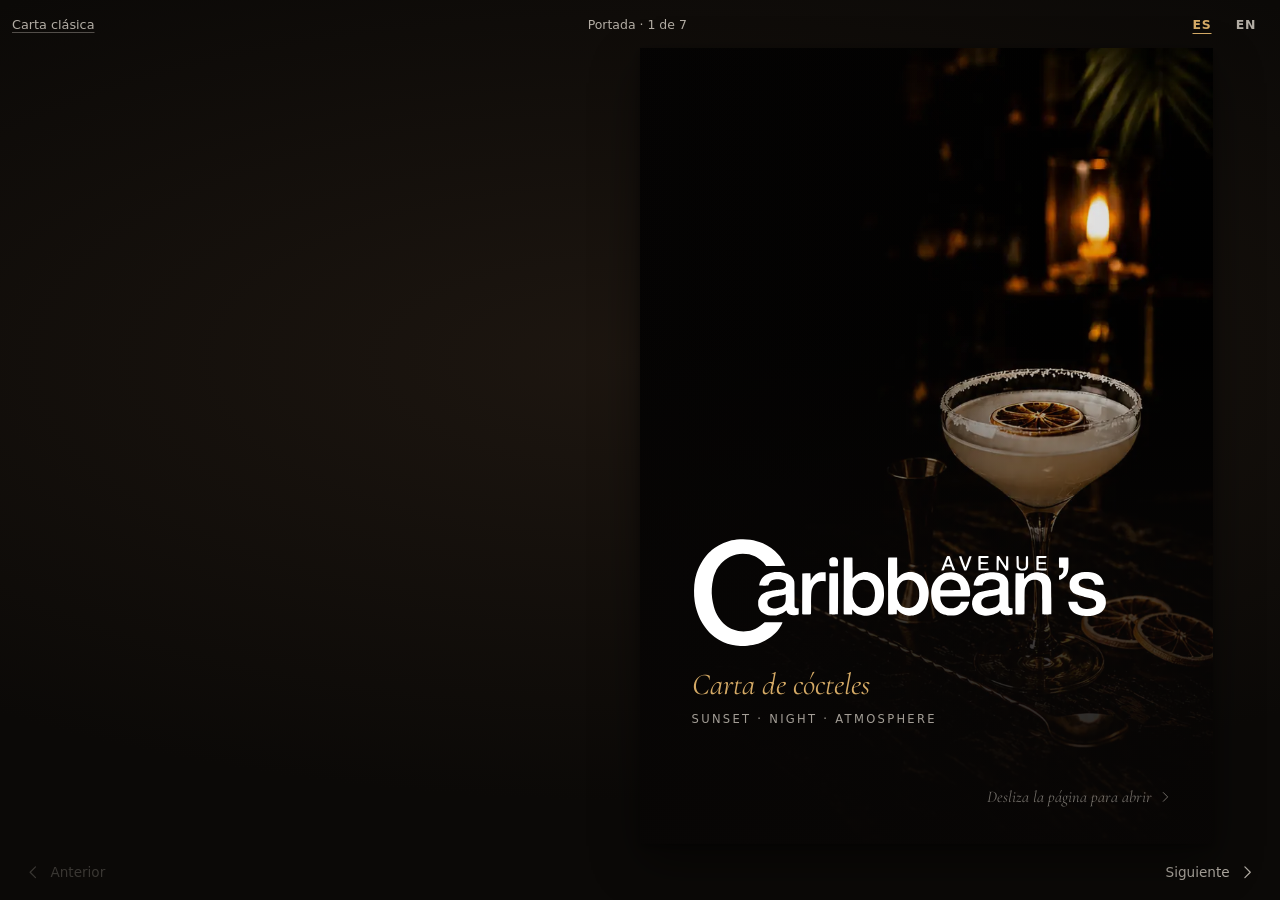
==== commit a5064e27: "El libro pasa a ser la carta principal, con intro de marca - La raíz redirige a /libro/; la carta cl" ====
--- a/index.html
+++ b/index.html
@@ -2,301 +2,14 @@
 <html lang="es">
   <head>
     <meta charset="utf-8">
-    <meta name="viewport" content="width=device-width, initial-scale=1, viewport-fit=cover">
-    <meta name="theme-color" content="#070606">
-    <meta name="description" content="Carta de cócteles de Caribbean's Avenue: signature, mojitos, clásicos y sin alcohol.">
-    <title>Caribbean's Avenue | Cócteles</title>
-    <link rel="icon" href="data:image/svg+xml,%3Csvg xmlns='http://www.w3.org/2000/svg' viewBox='0 0 32 32'%3E%3Crect width='32' height='32' rx='7' fill='%23070606'/%3E%3Cg fill='none' stroke='%23d7ac67' stroke-width='2' stroke-linecap='round'%3E%3Cpath d='M16 26V12'/%3E%3Cpath d='M16 13c-5 1-7 4-8 8M16 13c5 1 7 4 8 8M16 12c-3-3-6-4-9-3M16 12c3-3 6-4 9-3M16 12c-1-4 0-6 2-8'/%3E%3C/g%3E%3C/svg%3E">
-    <link rel="preload" href="assets/fonts/cormorant.woff2" as="font" type="font/woff2" crossorigin>
-    <link rel="preload" as="image" href="assets/img/portada-828.webp" imagesrcset="assets/img/portada-540.webp 540w, assets/img/portada-828.webp 828w" imagesizes="100vw" fetchpriority="high">
-    <link rel="stylesheet" href="styles.css?v=3">
+    <meta name="viewport" content="width=device-width, initial-scale=1">
+    <meta name="theme-color" content="#0b0907">
+    <title>Caribbean's Avenue · Carta</title>
+    <script>location.replace("libro/" + location.search + location.hash);</script>
+    <meta http-equiv="refresh" content="0; url=libro/">
+    <style>html,body{margin:0;height:100%;background:#0b0907}</style>
   </head>
   <body>
-    <svg width="0" height="0" class="sprite" aria-hidden="true" focusable="false">
-      <symbol id="i-star" viewBox="0 0 24 24">
-        <path d="M12 3.2l2.55 5.55 6.05.68-4.5 4.1 1.24 5.97L12 16.48l-5.34 3.02L7.9 13.53l-4.5-4.1 6.05-.68z" fill="none" stroke="currentColor" stroke-width="1.6" stroke-linejoin="round"/>
-      </symbol>
-    </svg>
-
-    <main class="menu-shell" aria-label="Carta de Caribbean's Avenue">
-      <nav class="page-indicator" aria-label="Páginas de la carta">
-        <button class="page-dot is-active" type="button" data-target="0" aria-label="Portada" aria-current="page"><span>01</span></button>
-        <button class="page-dot" type="button" data-target="1" aria-label="Signature"><span>02</span></button>
-        <button class="page-dot" type="button" data-target="2" aria-label="Mojitos y frescos"><span>03</span></button>
-        <button class="page-dot" type="button" data-target="3" aria-label="Clásicos"><span>04</span></button>
-        <button class="page-dot" type="button" data-target="4" aria-label="Sin alcohol"><span>05</span></button>
-        <button class="top-trigger" type="button" data-open-top hidden>
-          <svg aria-hidden="true"><use href="#i-star"/></svg>
-          <span>Top ventas</span>
-        </button>
-      </nav>
-
-      <div class="snap-track" id="menuTrack" tabindex="-1">
-        <!-- 01 · Portada -->
-        <article class="slide slide-cover is-current" id="portada" data-slide="0" aria-label="Portada">
-          <div class="image-layer" style="--lqip: url([data-uri])">
-            <img src="assets/img/portada-828.webp" srcset="assets/img/portada-540.webp 540w, assets/img/portada-828.webp 828w" sizes="100vw" alt="" width="828" height="1790" fetchpriority="high" decoding="async">
-          </div>
-          <div class="cover-glow" aria-hidden="true"></div>
-          <div class="liquid-crystal crystal-portada" aria-hidden="true">
-            <span class="crystal-glow"></span>
-            <span class="crystal-rim"></span>
-            <span class="crystal-sweep"></span>
-            <span class="crystal-reflection"></span>
-          </div>
-          <div class="cover-content">
-            <p class="venue-mark"><img src="assets/brand/caribbeans-logo-white.svg" alt="Caribbean's Avenue" width="1042" height="278"></p>
-            <h1>Cócteles</h1>
-            <p class="tagline">Sunset · Night · Atmosphere</p>
-            <div class="swipe-cue">
-              <span class="swipe-icon" aria-hidden="true">
-                <img src="assets/img/dedo.webp" alt="" width="180" height="123">
-              </span>
-              <span>
-                <strong>Desliza a la izquierda</strong>
-                <em>para ver la carta</em>
-              </span>
-            </div>
-            <button class="cover-top" type="button" data-open-top hidden>
-              <svg aria-hidden="true"><use href="#i-star"/></svg>
-              <span>
-                <strong>Top ventas</strong>
-                <em>Lo más pedido de la casa</em>
-              </span>
-            </button>
-          </div>
-        </article>
-
-        <!-- 02 · Signature -->
-        <article class="slide slide-menu theme-signature" id="signature" data-slide="1" aria-labelledby="t-signature">
-          <div class="image-layer" style="--lqip: url([data-uri])">
-            <img data-srcset="assets/img/copa-540.webp 540w, assets/img/copa-828.webp 828w" data-src="assets/img/copa-828.webp" sizes="100vw" alt="" width="828" height="1790" decoding="async">
-          </div>
-          <div class="slide-shade"></div>
-          <div class="poster-glow" aria-hidden="true"></div>
-          <div class="liquid-crystal crystal-copa" aria-hidden="true">
-            <span class="crystal-glow"></span>
-            <span class="crystal-rim"></span>
-            <span class="crystal-sweep"></span>
-            <span class="crystal-reflection"></span>
-          </div>
-          <div class="menu-content">
-            <h2 class="page-title" id="t-signature">
-              <span class="title-main">Signature</span>
-              <span class="title-sub">De la casa</span>
-            </h2>
-            <div class="page-rule" aria-hidden="true"></div>
-            <p class="page-aromas">Maracuyá · Vainilla · Lima · Cava</p>
-            <ul class="product-list">
-              <li>
-                <button class="product-card" type="button" data-id="caribbeans-spritz" data-top="1">
-                  <span class="product-name">Caribbean's Spritz</span>
-                  <span class="product-flag"><svg aria-hidden="true"><use href="#i-star"/></svg>Top ventas</span>
-                  <span class="product-description">Nuestro spritz con un toque de maracuyá, lima y ginger beer.</span>
-                  <span class="product-price">10€</span>
-                </button>
-              </li>
-              <li>
-                <button class="product-card" type="button" data-id="porn-star-martini" data-top="2">
-                  <span class="product-name">Porn Star Martini</span>
-                  <span class="product-flag"><svg aria-hidden="true"><use href="#i-star"/></svg>Top ventas</span>
-                  <span class="product-description">Vodka, maracuyá, vainilla, lima y shot de cava.</span>
-                  <span class="product-price">12€</span>
-                </button>
-              </li>
-            </ul>
-            <div class="page-stamp" aria-hidden="true">
-              <svg viewBox="0 0 120 120">
-                <defs><path id="stampPath1" d="M 60 60 m -45 0 a 45 45 0 1 1 90 0 a 45 45 0 1 1 -90 0"></path></defs>
-                <text><textPath href="#stampPath1" startOffset="1%">SUNSET · NIGHT · ATMOSPHERE · </textPath></text>
-                <g class="stamp-mark">
-                  <path d="M60 76V48"></path><path d="M60 50C49 53 44 60 42 67"></path><path d="M60 50C71 53 76 60 78 67"></path>
-                  <path d="M60 49C54 43 48 41 42 42"></path><path d="M60 49C66 43 72 41 78 42"></path><path d="M60 48C58 40 59 35 62 30"></path>
-                </g>
-              </svg>
-            </div>
-          </div>
-        </article>
-
-        <!-- 03 · Mojitos & Fresh -->
-        <article class="slide slide-menu theme-fresh" id="mojitos" data-slide="2" aria-labelledby="t-mojitos">
-          <div class="image-layer" style="--lqip: url([data-uri])">
-            <img data-srcset="assets/img/mojito-540.webp 540w, assets/img/mojito-828.webp 828w" data-src="assets/img/mojito-828.webp" sizes="100vw" alt="" width="828" height="1790" decoding="async">
-          </div>
-          <div class="slide-shade"></div>
-          <div class="fresh-atmosphere" aria-hidden="true"></div>
-          <div class="liquid-crystal crystal-mojito" aria-hidden="true">
-            <span class="crystal-glow"></span>
-            <span class="crystal-rim"></span>
-            <span class="crystal-sweep"></span>
-            <span class="crystal-reflection"></span>
-          </div>
-          <div class="menu-content">
-            <h2 class="page-title" id="t-mojitos">
-              <span class="title-main"><span>Mojitos &amp;</span><span>Fresh</span></span>
-              <span class="title-sub">Menta y lima</span>
-            </h2>
-            <div class="page-rule" aria-hidden="true"></div>
-            <p class="page-aromas">Hierbabuena · Lima · Azúcar · Soda</p>
-            <ul class="product-list">
-              <li>
-                <button class="product-card" type="button" data-id="mojito-clasico">
-                  <span class="product-name">Mojito Clásico</span>
-                  <span class="product-description">Ron, hierbabuena, lima, azúcar y soda.</span>
-                  <span class="product-price">10€</span>
-                </button>
-              </li>
-              <li>
-                <button class="product-card" type="button" data-id="mojito-frutas" data-top="3">
-                  <span class="product-name">Mojito Frutas</span>
-                  <span class="product-flag"><svg aria-hidden="true"><use href="#i-star"/></svg>Top ventas</span>
-                  <span class="product-description">El clásico, con frutas.</span>
-                  <span class="product-price">10€</span>
-                </button>
-              </li>
-              <li>
-                <button class="product-card" type="button" data-id="caipirinha">
-                  <span class="product-name">Caipirinha</span>
-                  <span class="product-description">Cachaza, lima y azúcar.</span>
-                  <span class="product-price">10€</span>
-                </button>
-              </li>
-              <li>
-                <button class="product-card" type="button" data-id="caipiroska">
-                  <span class="product-name">Caipiroska</span>
-                  <span class="product-description">Vodka, lima y azúcar.</span>
-                  <span class="product-price">10€</span>
-                </button>
-              </li>
-            </ul>
-            <div class="page-stamp" aria-hidden="true">
-              <svg viewBox="0 0 120 120">
-                <defs><path id="stampPath2" d="M 60 60 m -45 0 a 45 45 0 1 1 90 0 a 45 45 0 1 1 -90 0"></path></defs>
-                <text><textPath href="#stampPath2" startOffset="1%">SUNSET · NIGHT · ATMOSPHERE · </textPath></text>
-                <g class="stamp-mark">
-                  <path d="M60 79C55 67 56 55 64 42"></path><path d="M59 61C50 56 45 49 43 39"></path><path d="M59 61C68 54 74 47 77 37"></path>
-                  <path d="M58 69C50 68 44 64 39 58"></path><path d="M61 67C70 66 77 62 82 55"></path>
-                </g>
-              </svg>
-            </div>
-          </div>
-        </article>
-
-        <!-- 04 · Clásicos -->
-        <article class="slide slide-menu theme-classic" id="clasicos" data-slide="3" aria-labelledby="t-clasicos">
-          <div class="image-layer" style="--lqip: url([data-uri])">
-            <img data-srcset="assets/img/portada-540.webp 540w, assets/img/portada-828.webp 828w" data-src="assets/img/portada-828.webp" sizes="100vw" alt="" width="828" height="1790" decoding="async">
-          </div>
-          <div class="slide-shade"></div>
-          <div class="poster-glow" aria-hidden="true"></div>
-          <div class="menu-content">
-            <h2 class="page-title" id="t-clasicos">
-              <span class="title-main">Clásicos</span>
-              <span class="title-sub">Los de siempre</span>
-            </h2>
-            <div class="page-rule" aria-hidden="true"></div>
-            <p class="page-aromas">Piña · Coco · Ginger beer · Tequila</p>
-            <ul class="product-list">
-              <li>
-                <button class="product-card" type="button" data-id="pina-colada">
-                  <span class="product-name">Piña Colada</span>
-                  <span class="product-description">Ron, piña y coco.</span>
-                  <span class="product-price">10€</span>
-                </button>
-              </li>
-              <li>
-                <button class="product-card" type="button" data-id="moscow-mule">
-                  <span class="product-name">Moscow Mule</span>
-                  <span class="product-description">Vodka, lima, azúcar y ginger beer.</span>
-                  <span class="product-price">10€</span>
-                </button>
-              </li>
-              <li>
-                <button class="product-card" type="button" data-id="margarita">
-                  <span class="product-name">Margarita</span>
-                  <span class="product-description">Tequila, triple sec y lima.</span>
-                  <span class="product-price">12€</span>
-                </button>
-              </li>
-            </ul>
-            <div class="page-stamp" aria-hidden="true">
-              <svg viewBox="0 0 120 120">
-                <defs><path id="stampPath3" d="M 60 60 m -45 0 a 45 45 0 1 1 90 0 a 45 45 0 1 1 -90 0"></path></defs>
-                <text><textPath href="#stampPath3" startOffset="1%">SUNSET · NIGHT · ATMOSPHERE · </textPath></text>
-                <g class="stamp-mark">
-                  <path d="M60 76V48"></path><path d="M60 50C49 53 44 60 42 67"></path><path d="M60 50C71 53 76 60 78 67"></path>
-                  <path d="M60 49C54 43 48 41 42 42"></path><path d="M60 49C66 43 72 41 78 42"></path><path d="M60 48C58 40 59 35 62 30"></path>
-                </g>
-              </svg>
-            </div>
-          </div>
-        </article>
-
-        <!-- 05 · Sin alcohol -->
-        <article class="slide slide-menu theme-zero" id="sin-alcohol" data-slide="4" aria-labelledby="t-sin-alcohol">
-          <div class="image-layer" style="--lqip: url([data-uri])">
-            <img data-srcset="assets/img/playa-540.webp 540w, assets/img/playa-828.webp 828w" data-src="assets/img/playa-828.webp" sizes="100vw" alt="" width="828" height="1244" decoding="async">
-          </div>
-          <div class="slide-shade"></div>
-          <div class="poster-glow" aria-hidden="true"></div>
-          <div class="menu-content">
-            <h2 class="page-title" id="t-sin-alcohol">
-              <span class="title-main"><span>Sin</span><span>alcohol</span></span>
-              <span class="title-sub">Mocktails</span>
-            </h2>
-            <div class="page-rule" aria-hidden="true"></div>
-            <p class="page-aromas">Matcha · Coco · Mango · Maracuyá</p>
-            <ul class="product-list">
-              <li>
-                <button class="product-card" type="button" data-id="matcha-mojito">
-                  <span class="product-name">Matcha Mojito</span>
-                  <span class="product-description">Un mojito con el sabor del matcha y ginger beer.</span>
-                  <span class="product-price">8€</span>
-                </button>
-              </li>
-              <li>
-                <button class="product-card" type="button" data-id="pina-colada-sin">
-                  <span class="product-name">Piña Colada</span>
-                  <span class="product-description">La mezcla perfecta de coco y piña.</span>
-                  <span class="product-price">8€</span>
-                </button>
-              </li>
-              <li>
-                <button class="product-card" type="button" data-id="caribeno">
-                  <span class="product-name">Caribeño</span>
-                  <span class="product-description">El sabor del mango y el maracuyá.</span>
-                  <span class="product-price">8€</span>
-                </button>
-              </li>
-            </ul>
-            <footer class="fine-print">
-              <p>Todos nuestros cócteles se preparan al momento.</p>
-              <p>Algunos productos pueden contener lactosa. Consulta los alérgenos a nuestro personal.</p>
-            </footer>
-          </div>
-        </article>
-      </div>
-    </main>
-
-    <dialog class="sheet" id="productSheet" aria-labelledby="productTitle">
-      <div class="sheet-panel">
-        <button class="sheet-close" type="button" data-close>Cerrar</button>
-        <h2 id="productTitle">Producto</h2>
-        <p class="sheet-price" id="productPrice"></p>
-        <p class="sheet-description" id="productDescription"></p>
-        <p class="sheet-section" id="productSection"></p>
-      </div>
-    </dialog>
-
-    <dialog class="sheet sheet-top" id="topSheet" aria-labelledby="topTitle">
-      <div class="sheet-panel">
-        <button class="sheet-close" type="button" data-close>Cerrar</button>
-        <h2 id="topTitle">Top ventas</h2>
-        <p class="sheet-lede">Lo más pedido de la casa. Toca uno para verlo en la carta.</p>
-        <ol class="top-list" id="topList"></ol>
-      </div>
-    </dialog>
-
-    <script src="app.js?v=3" defer></script>
+    <noscript><p style="color:#f3ece0;font-family:system-ui;padding:2rem"><a href="libro/" style="color:#d7ac67">Abrir la carta</a> · <a href="clasica.html" style="color:#d7ac67">Carta clásica</a></p></noscript>
   </body>
 </html>
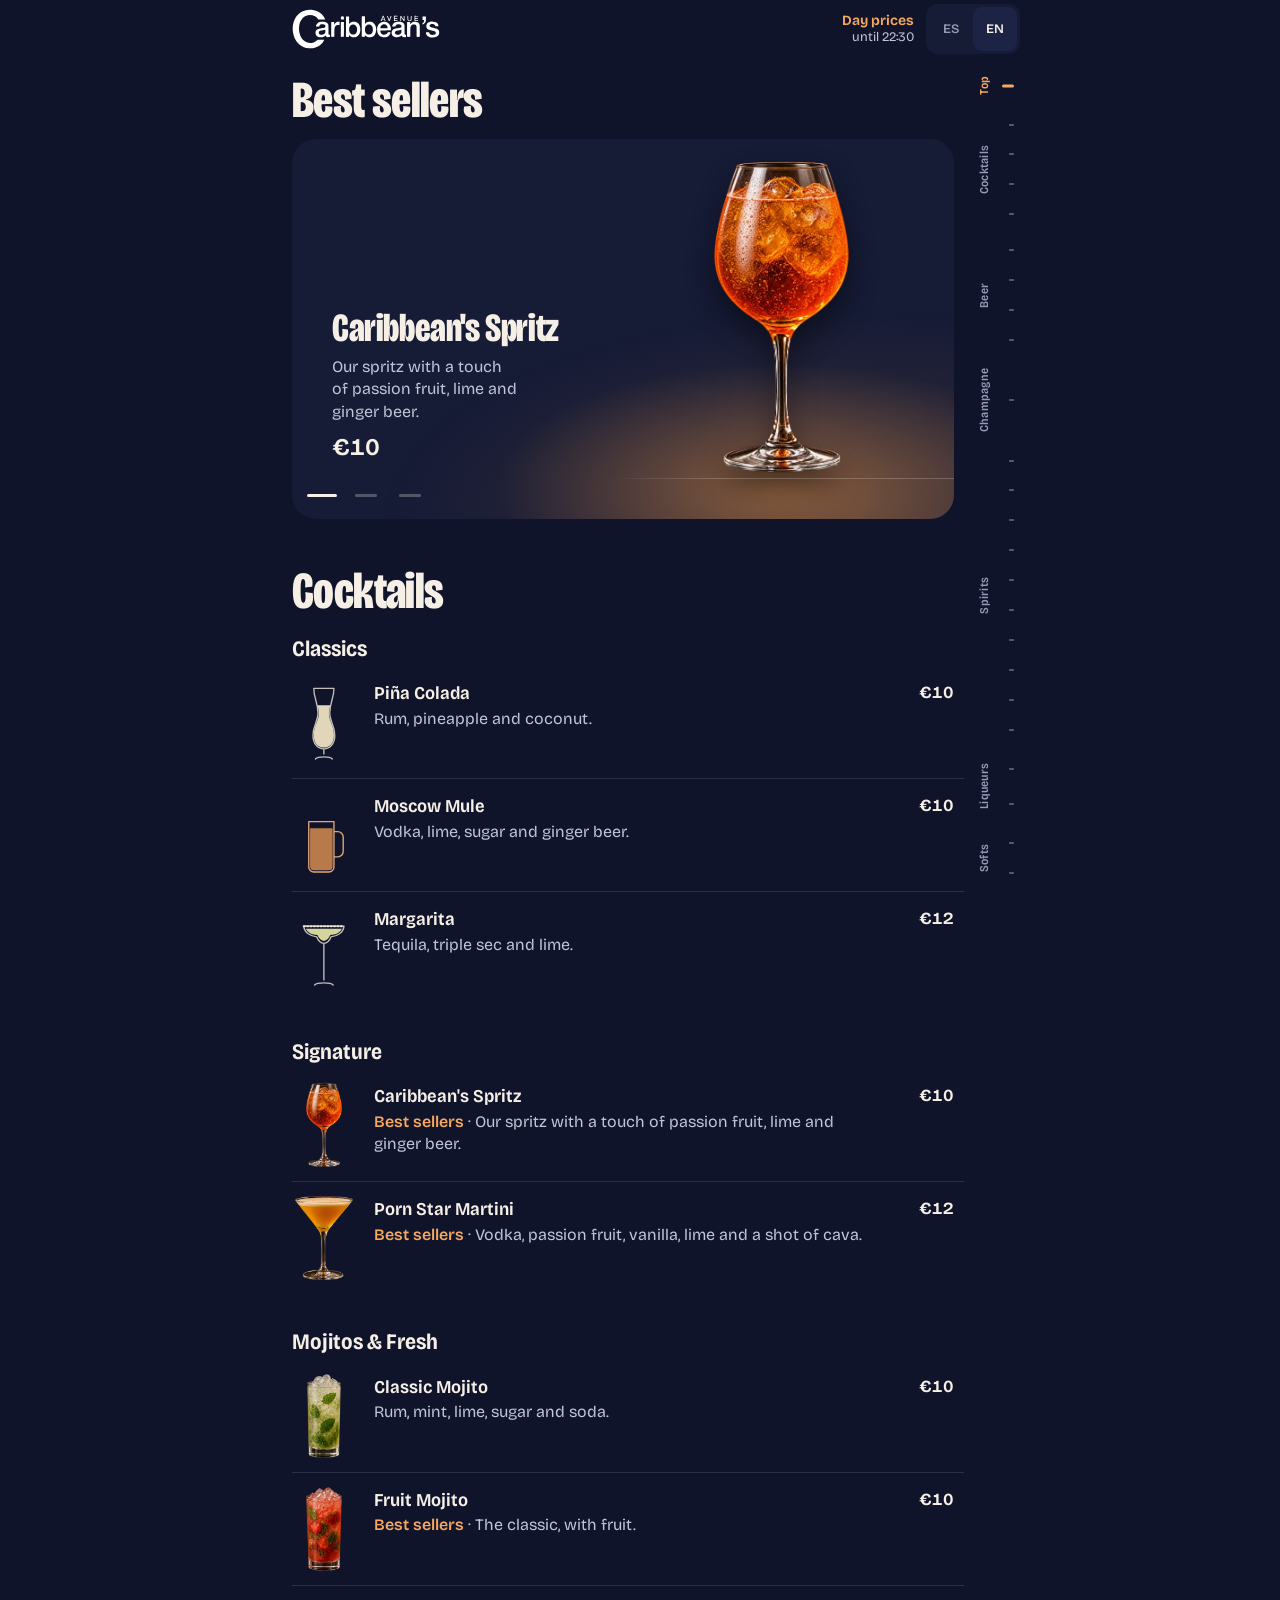
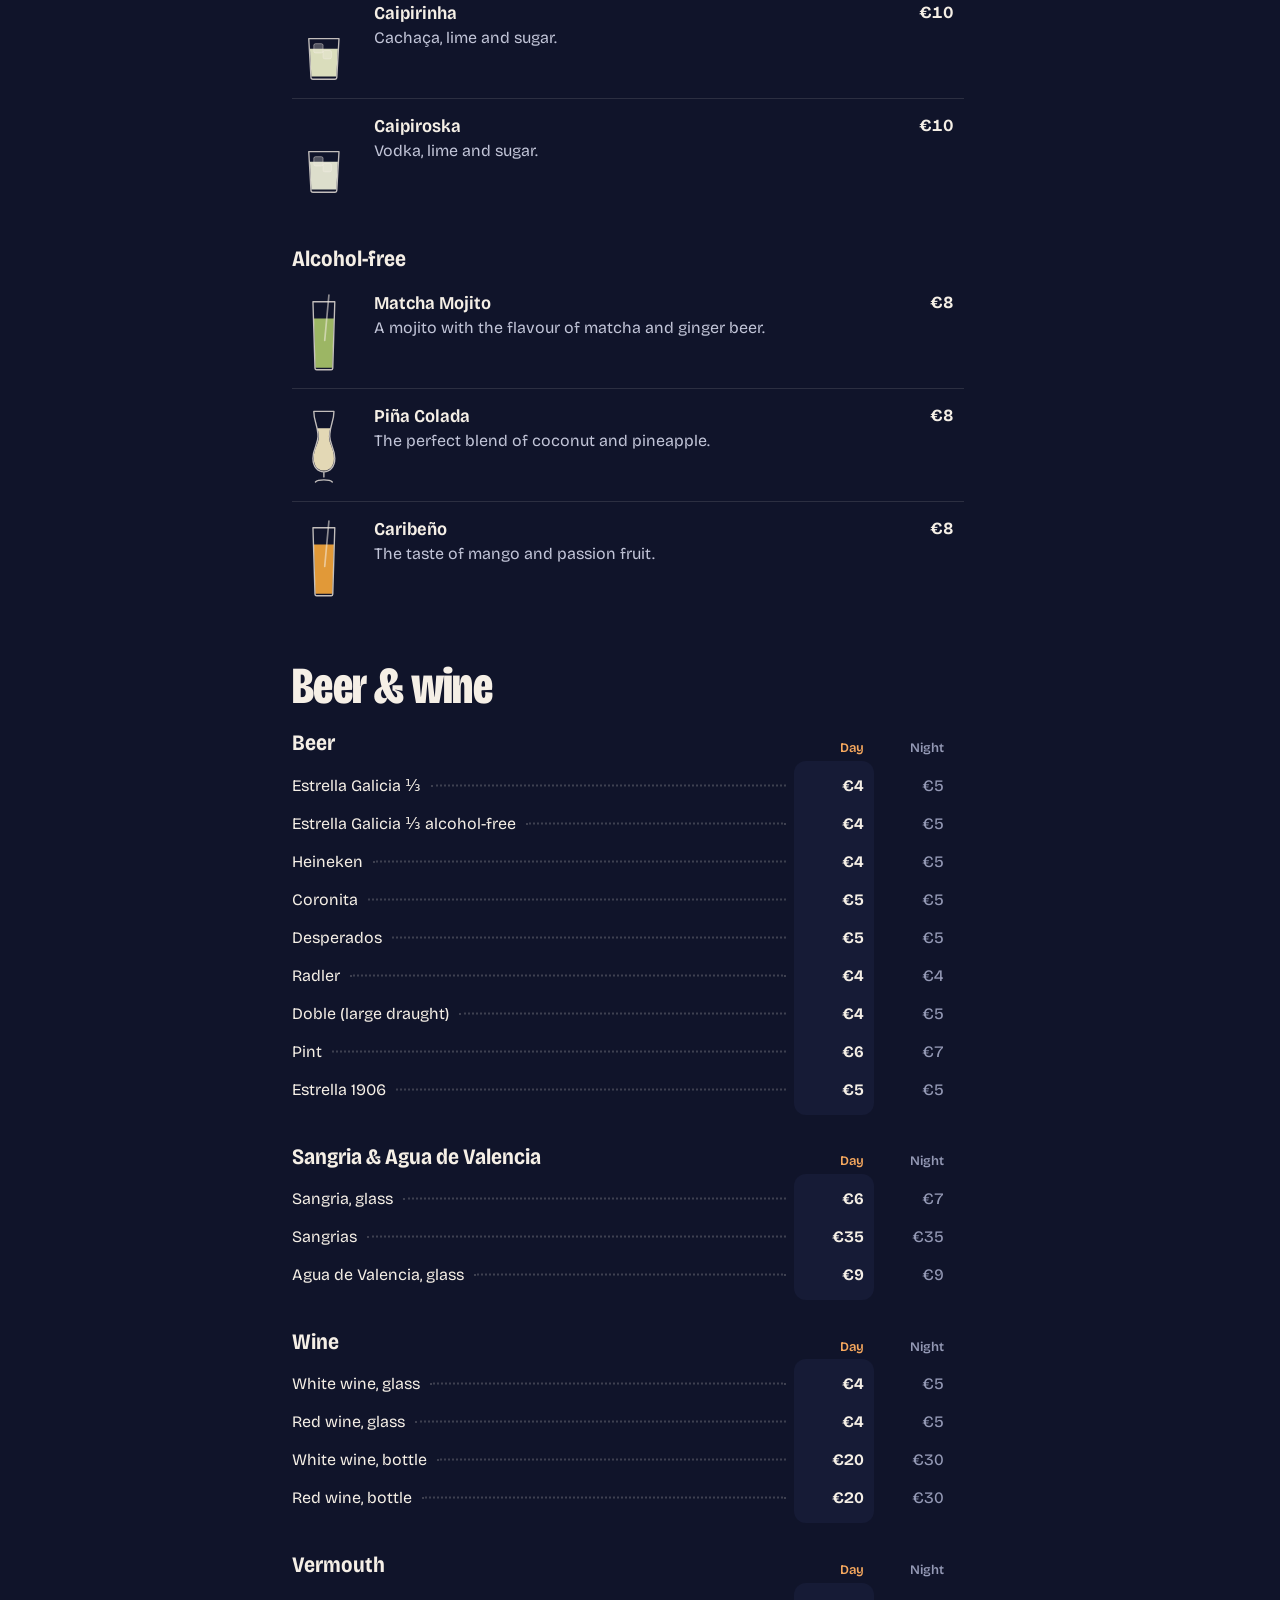
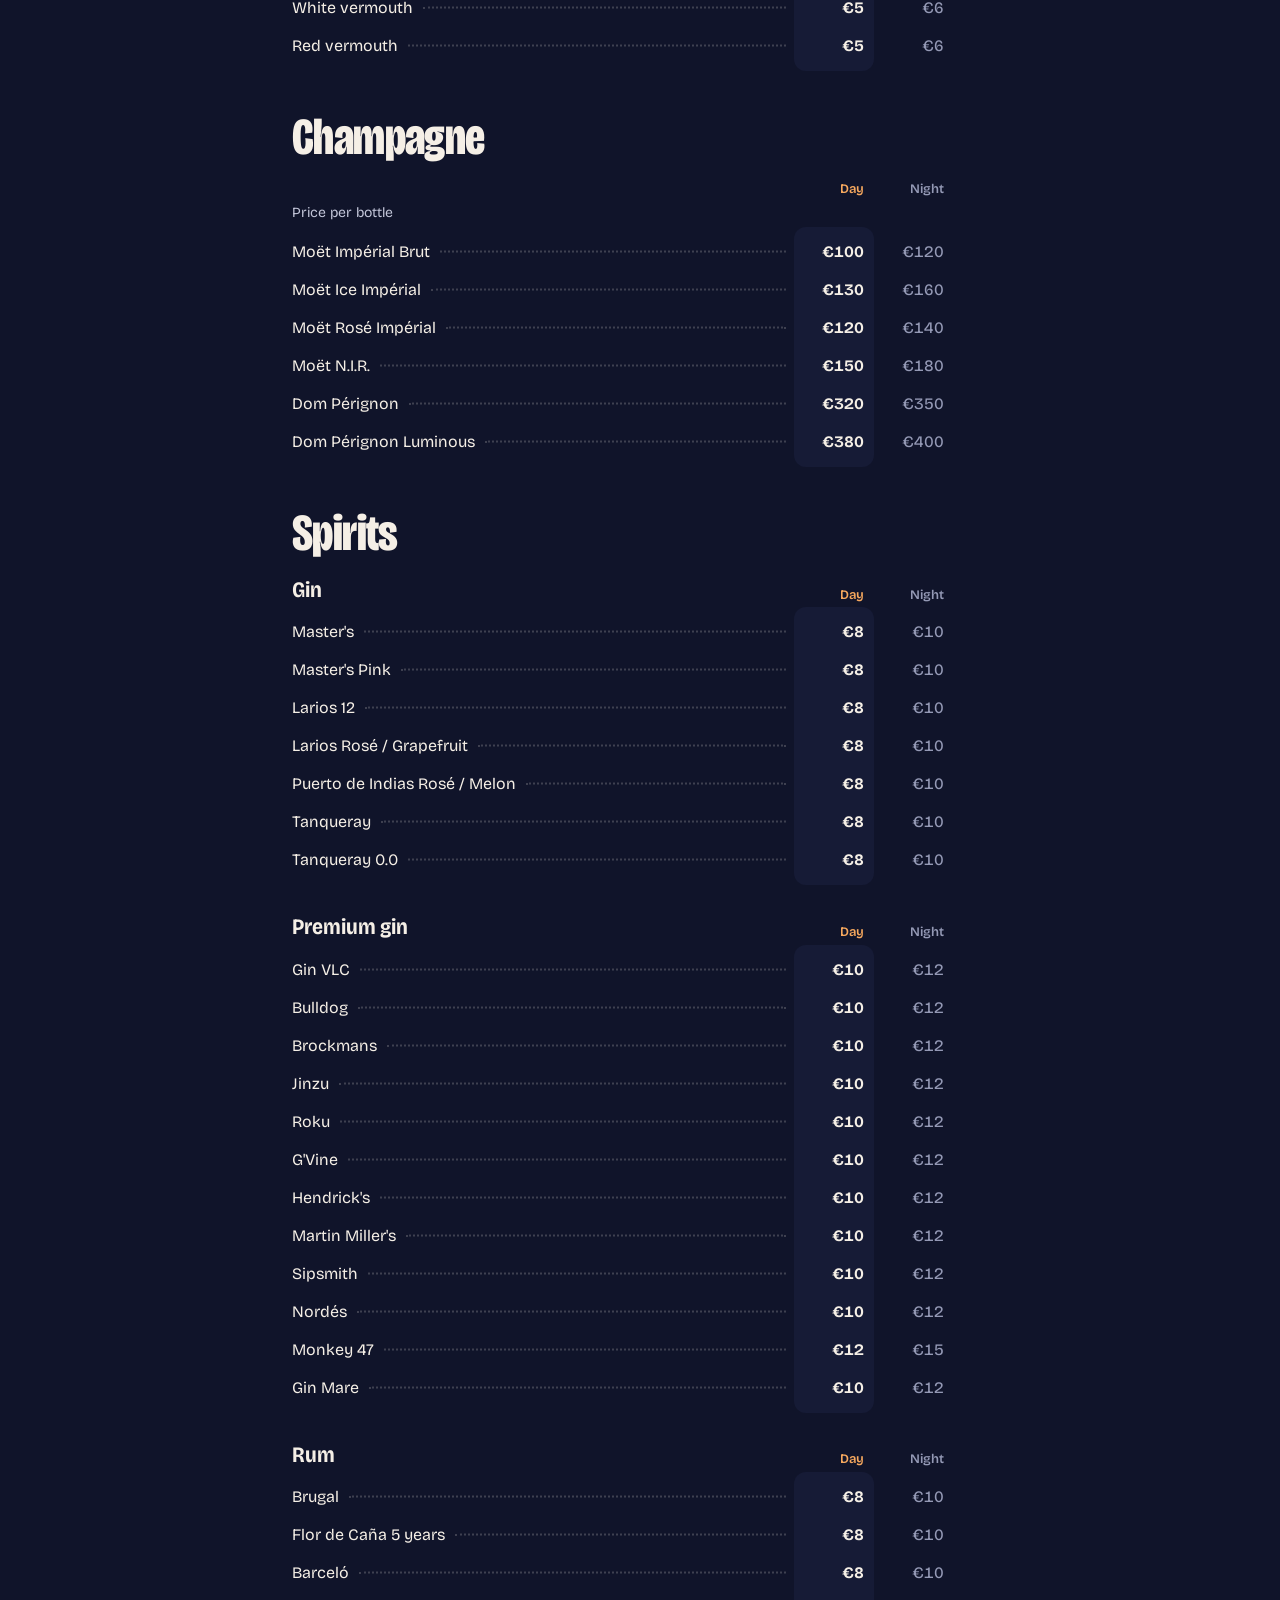
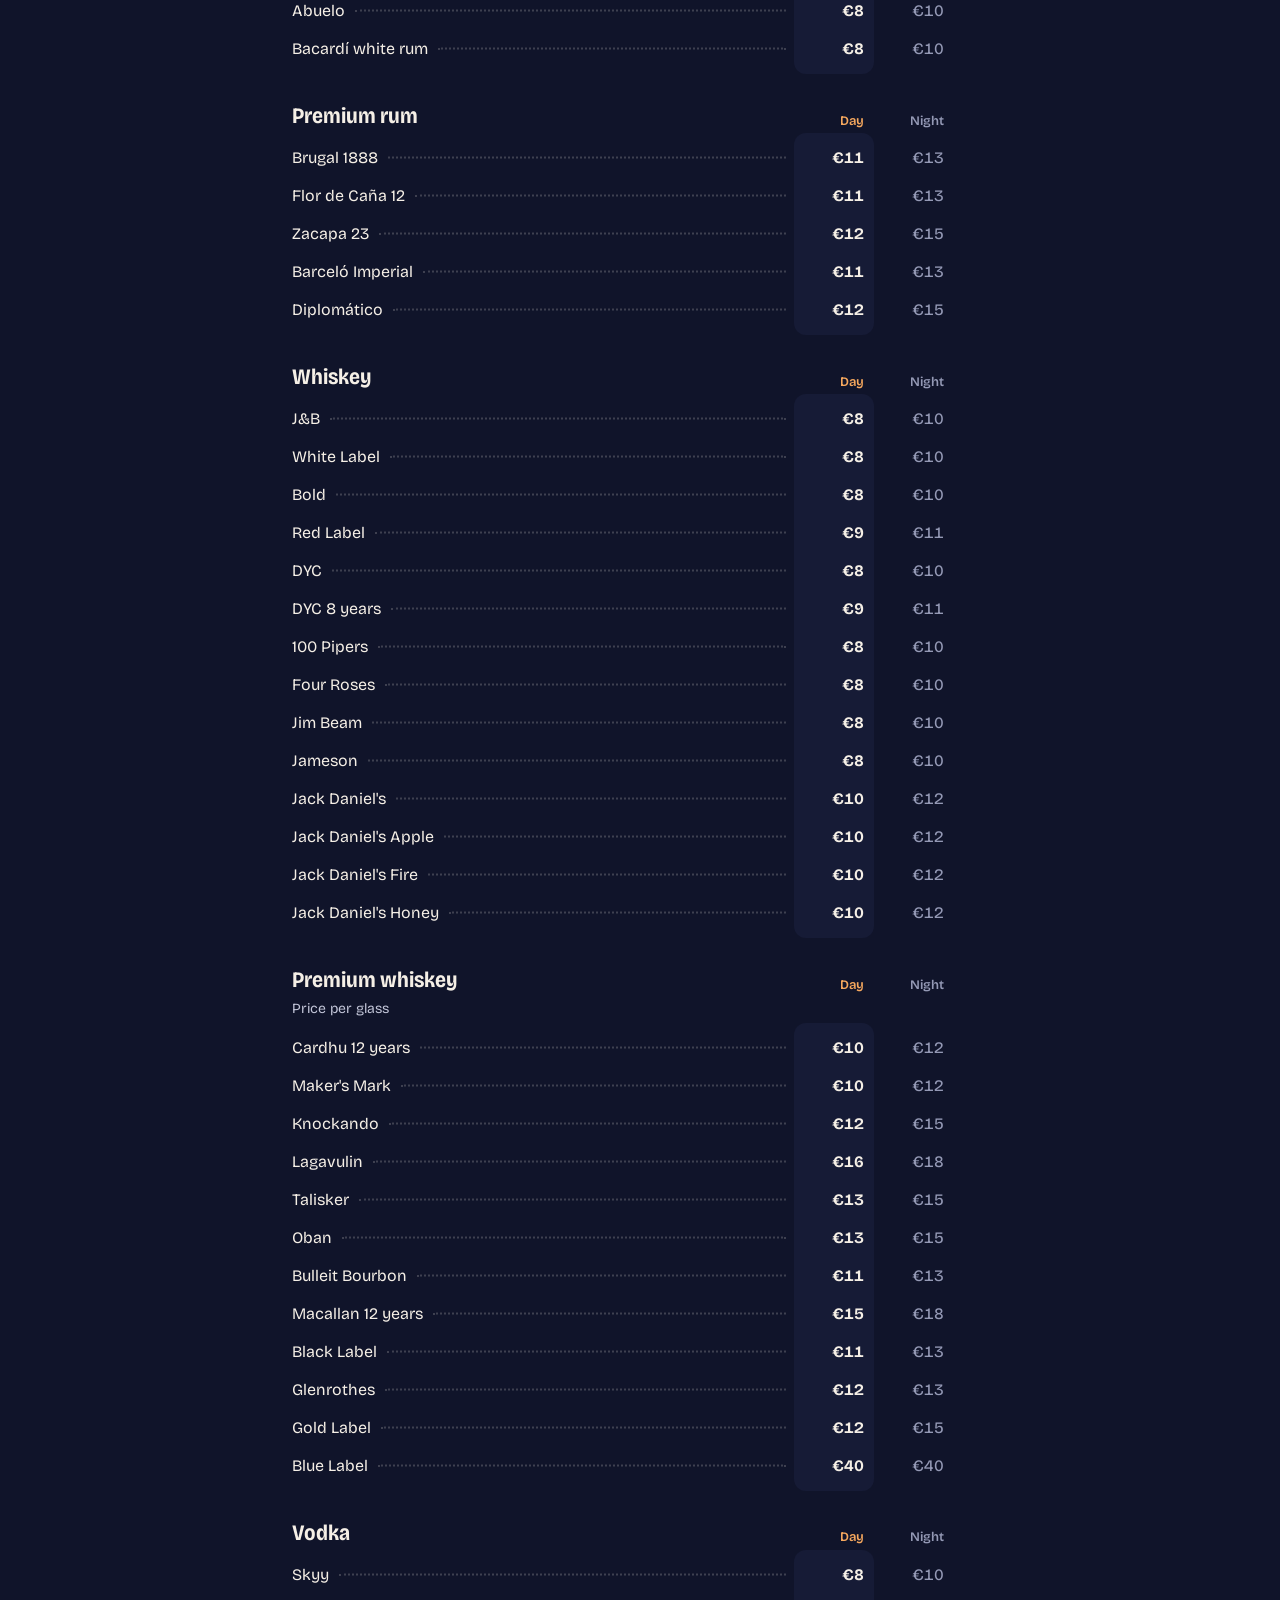
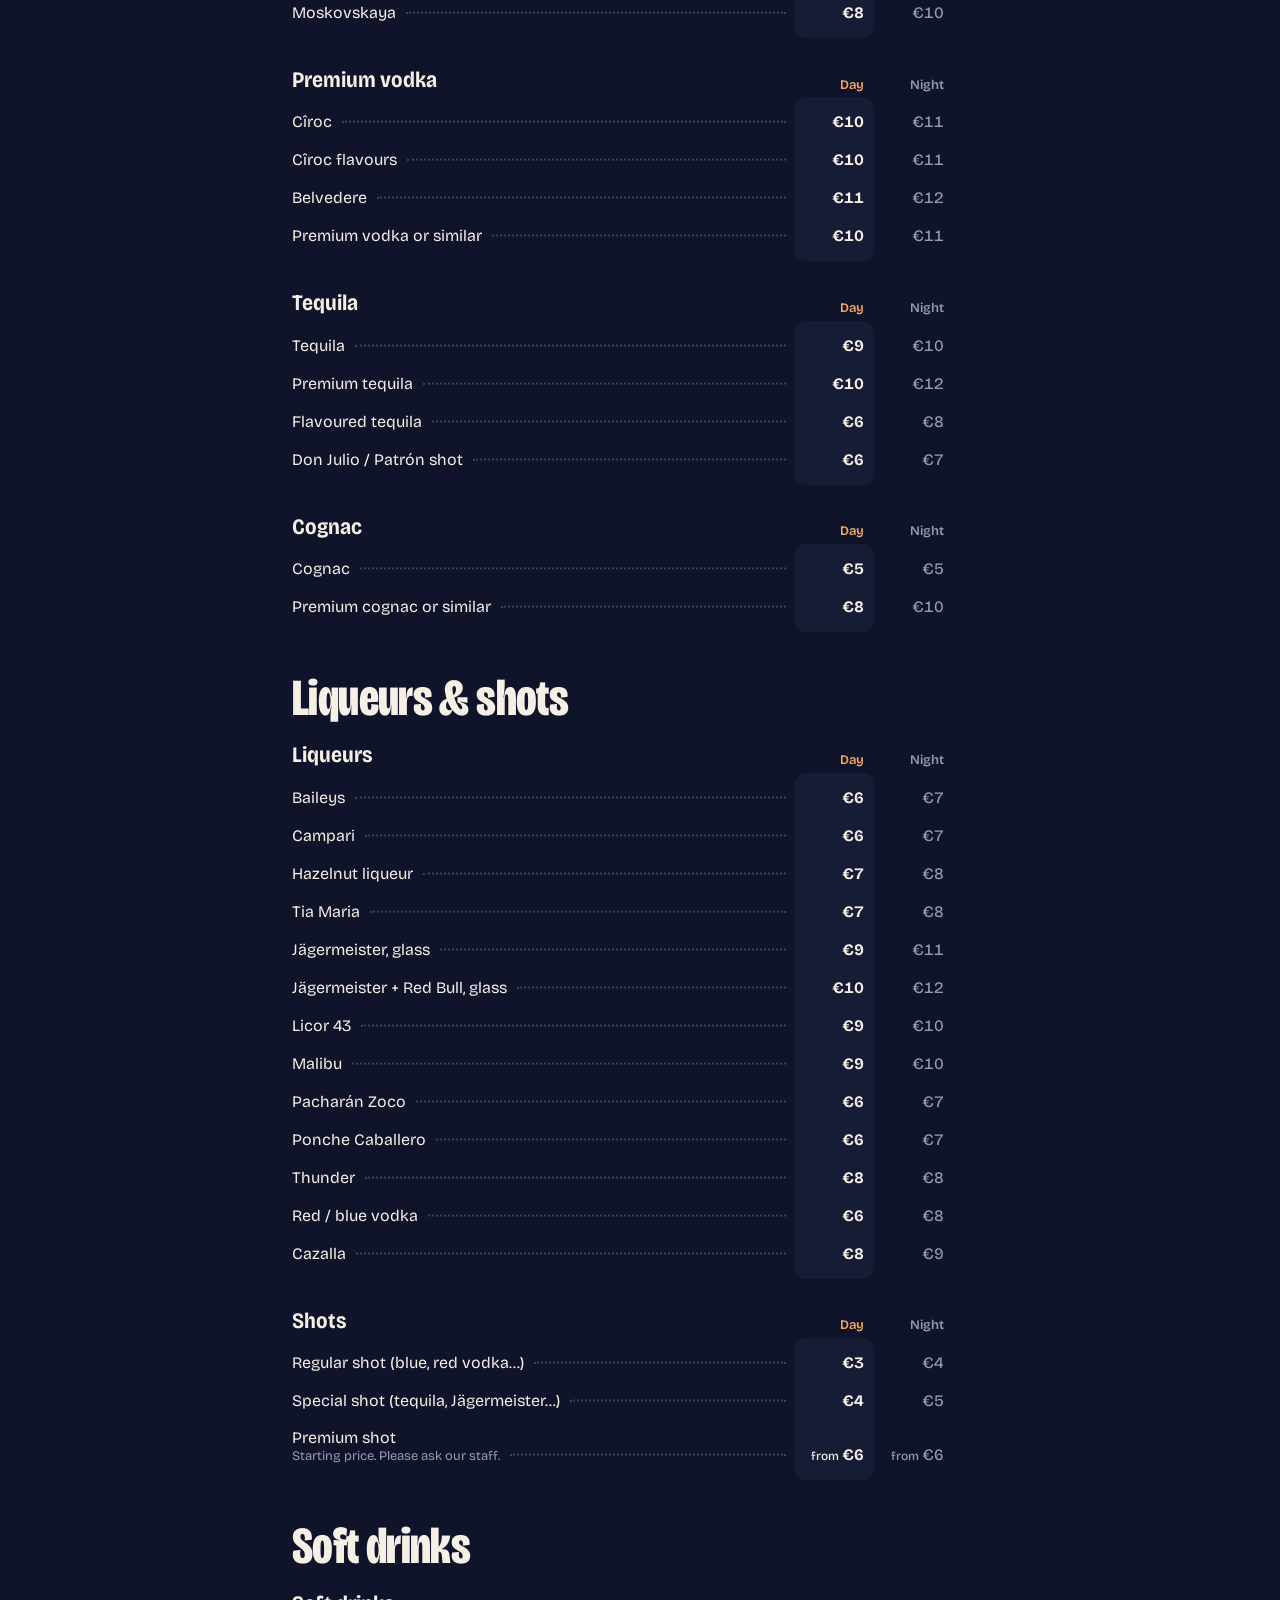
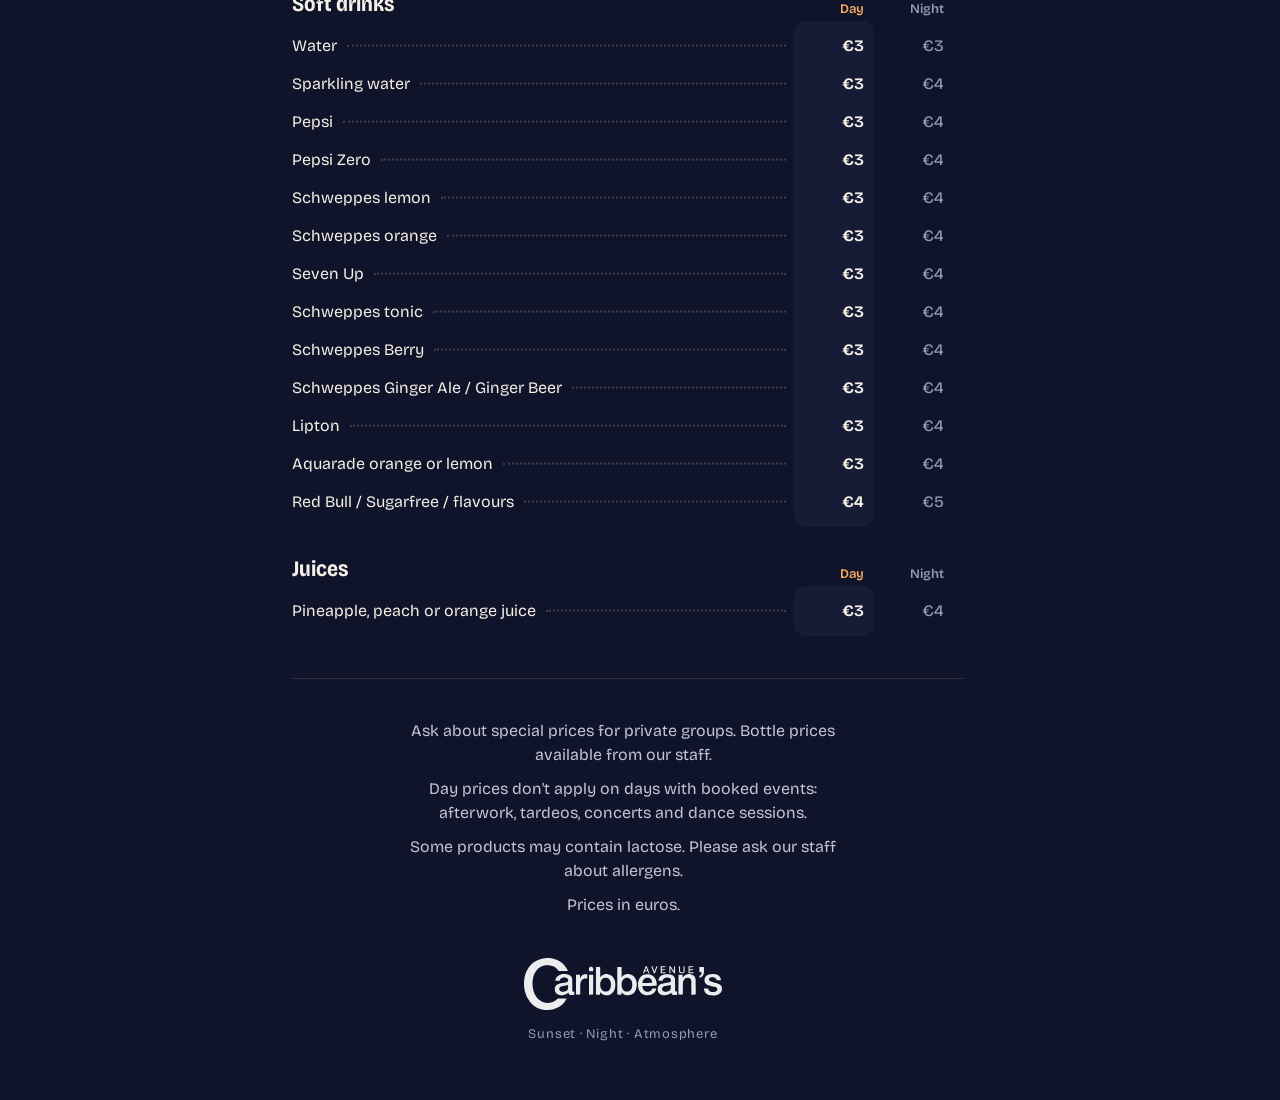
==== commit cdf37d91: "Carta completa de una página: Top ventas, cócteles y 121 bebidas con tarifa de tarde y noche - index" ====
--- a/index.html
+++ b/index.html
@@ -1,15 +1,37 @@
 <!doctype html>
-<html lang="es">
+<html lang="es" data-tarifa="tarde">
   <head>
     <meta charset="utf-8">
-    <meta name="viewport" content="width=device-width, initial-scale=1">
-    <meta name="theme-color" content="#0b0907">
+    <meta name="viewport" content="width=device-width, initial-scale=1, viewport-fit=cover">
+    <meta name="theme-color" content="#10142a">
+    <meta name="color-scheme" content="dark">
+    <meta name="description" content="Carta de Caribbean's Avenue: cócteles, copas y bebidas con precios de tarde y de noche.">
     <title>Caribbean's Avenue · Carta</title>
-    <script>location.replace("libro/" + location.search + location.hash);</script>
-    <meta http-equiv="refresh" content="0; url=libro/">
-    <style>html,body{margin:0;height:100%;background:#0b0907}</style>
+    <link rel="icon" href="assets/brand/caribbeans-logo-white.svg" type="image/svg+xml">
+    <link rel="preload" href="assets/fonts/bricolage-latin.woff2" as="font" type="font/woff2" crossorigin>
+    <link rel="preload" href="assets/cocktails/caribbeans-spritz-720.webp" as="image">
+    <link rel="stylesheet" href="carta/carta.css?v=2">
+    <script type="module" src="carta/app.js?v=2"></script>
   </head>
   <body>
-    <noscript><p style="color:#f3ece0;font-family:system-ui;padding:2rem"><a href="libro/" style="color:#d7ac67">Abrir la carta</a> · <a href="clasica.html" style="color:#d7ac67">Carta clásica</a></p></noscript>
+    <header class="bar">
+      <a class="brand" href="#top-ventas"><img src="assets/brand/caribbeans-logo-white.svg" alt="Caribbean's Avenue" width="124" height="33"></a>
+      <p class="tarifa" aria-live="polite"><span class="tarifa-name">Tarifa de tarde</span><span class="tarifa-when">hasta las 22:30</span></p>
+      <div class="lang" role="group" aria-label="Idioma">
+        <button type="button" data-lang="es" aria-pressed="true">ES</button>
+        <button type="button" data-lang="en" aria-pressed="false">EN</button>
+      </div>
+    </header>
+
+    <div class="layout">
+      <main id="carta">
+        <noscript>
+          <p class="noscript">Para ver la carta completa activa JavaScript, o abre la <a href="clasica.html">carta de cócteles</a>.</p>
+        </noscript>
+      </main>
+      <nav class="rail" aria-label="Índice de la carta"></nav>
+    </div>
+
+    <div class="bubble" aria-hidden="true"><span class="bubble-title"></span><span class="bubble-family"></span></div>
   </body>
 </html>
--- a/carta/carta.css
+++ b/carta/carta.css
@@ -0,0 +1,901 @@
+/* Caribbean's Avenue · carta de una página
+   Noche de avenida, marfil cálido y un acento que cambia con la hora:
+   ámbar de atardecer con la tarifa de tarde, azul luna con la de noche. */
+
+@font-face {
+  font-family: "Bricolage Grotesque";
+  src: url("../assets/fonts/bricolage-latin.woff2") format("woff2");
+  font-weight: 200 800;
+  font-stretch: 75% 100%;
+  font-display: swap;
+  unicode-range: U+0000-00FF, U+0131, U+0152-0153, U+02BB-02BC, U+02C6, U+02DA, U+02DC, U+0304, U+0308, U+0329,
+    U+2000-206F, U+20AC, U+2122, U+2191, U+2193, U+2212, U+2215, U+FEFF, U+FFFD;
+}
+@font-face {
+  font-family: "Bricolage Grotesque";
+  src: url("../assets/fonts/bricolage-latin-ext.woff2") format("woff2");
+  font-weight: 200 800;
+  font-stretch: 75% 100%;
+  font-display: swap;
+  unicode-range: U+0100-02BA, U+02BD-02C5, U+02C7-02CC, U+02CE-02D7, U+02DD-02FF, U+0304, U+0308, U+0329,
+    U+1D00-1DBF, U+1E00-1E9F, U+1EF2-1EFF, U+2020, U+20A0-20AB, U+20AD-20C4, U+2113, U+2C60-2C7F, U+A720-A7FF;
+}
+
+:root {
+  /* primitivos */
+  --navy-950: #0c1022;
+  --navy-900: #10142a;
+  --navy-850: #161b36;
+  --navy-800: #1d2344;
+  --ivory-50: #f5efe6;
+  --ivory-300: #c2c5d8;
+  --ivory-500: #9499b5;
+  --sunset-400: #f6a85e;
+  --moon-300: #b6beff;
+
+  /* semánticos */
+  --ground: var(--navy-900);
+  --raised: var(--navy-850);
+  --high: var(--navy-800);
+  --text: var(--ivory-50);
+  --text-2: var(--ivory-300);
+  --text-3: var(--ivory-500);
+  --line: rgb(245 239 230 / 0.12);
+  --accent: var(--sunset-400);
+
+  --bar-h: 58px;
+  --rail-w: 44px; /* 44 px táctiles; la marca visible ocupa unos 28 */
+  --col: 4.4rem;
+  --gutter: 16px;
+
+  --display: "Bricolage Grotesque", "Avenir Next Condensed", "Arial Narrow", system-ui, sans-serif;
+  --text-font: "Bricolage Grotesque", system-ui, -apple-system, "Segoe UI", sans-serif;
+  --ease-out: cubic-bezier(0.16, 1, 0.3, 1);
+
+  color-scheme: dark;
+  accent-color: var(--accent);
+}
+
+:root[data-tarifa="noche"] {
+  --accent: var(--moon-300);
+}
+
+*,
+*::before,
+*::after {
+  box-sizing: border-box;
+}
+
+html {
+  -webkit-text-size-adjust: 100%;
+  text-size-adjust: 100%;
+  scrollbar-color: var(--text-3) var(--ground);
+  background: var(--ground);
+}
+
+body {
+  margin: 0;
+  min-height: 100svh;
+  background: var(--ground);
+  color: var(--text);
+  font-family: var(--text-font);
+  font-size: 1rem;
+  line-height: 1.5;
+  font-variation-settings: "opsz" 16;
+  -webkit-font-smoothing: antialiased;
+  -webkit-tap-highlight-color: transparent;
+}
+
+::selection {
+  background: color-mix(in oklab, var(--accent) 40%, transparent);
+  color: var(--text);
+}
+
+:focus-visible {
+  outline: 2px solid var(--accent);
+  outline-offset: 3px;
+  border-radius: 6px;
+}
+
+[tabindex="-1"]:focus {
+  outline: none;
+}
+
+img,
+svg {
+  display: block;
+}
+
+h2,
+h3,
+h4,
+p,
+ul,
+ol {
+  margin: 0;
+  padding: 0;
+}
+
+ul,
+ol {
+  list-style: none;
+}
+
+.sr-only {
+  position: absolute;
+  width: 1px;
+  height: 1px;
+  overflow: hidden;
+  clip-path: inset(50%);
+  white-space: nowrap;
+}
+
+/* ---------- Cabecera ---------- */
+
+.bar {
+  position: sticky;
+  top: 0;
+  z-index: 20;
+  display: grid;
+  grid-template-columns: auto minmax(0, 1fr) auto;
+  align-items: center;
+  gap: 12px;
+  height: calc(var(--bar-h) + env(safe-area-inset-top));
+  padding: env(safe-area-inset-top) max(var(--gutter), env(safe-area-inset-right)) 0 max(var(--gutter), env(safe-area-inset-left));
+  background: var(--ground);
+  transition: box-shadow 0.3s var(--ease-out);
+}
+
+.bar.is-scrolled {
+  box-shadow: 0 1px 0 var(--line), 0 10px 18px -14px rgb(0 0 0 / 0.7);
+}
+
+.brand {
+  display: block;
+  padding: 6px 0;
+}
+
+.brand img {
+  width: 124px;
+  height: auto;
+}
+
+.tarifa {
+  display: grid;
+  justify-items: end;
+  line-height: 1.15;
+  text-align: right;
+}
+
+.tarifa-name {
+  color: var(--accent);
+  font-size: 0.875rem;
+  font-weight: 650;
+  transition: color 0.6s ease;
+}
+
+.tarifa-when {
+  color: var(--text-2);
+  font-size: 0.8125rem;
+}
+
+.lang {
+  display: flex;
+  padding: 3px;
+  border-radius: 12px;
+  background: var(--raised);
+}
+
+.lang button {
+  min-width: 44px;
+  min-height: 44px;
+  padding: 0 8px;
+  border: 0;
+  border-radius: 9px;
+  background: transparent;
+  color: var(--text-3);
+  font: 600 0.8125rem/1 var(--text-font);
+  letter-spacing: 0.02em;
+  cursor: pointer;
+  transition: background-color 0.2s ease, color 0.2s ease;
+}
+
+.lang button[aria-pressed="true"] {
+  background: var(--high);
+  color: var(--text);
+}
+
+/* ---------- Estructura ---------- */
+
+.layout {
+  display: grid;
+  grid-template-columns: minmax(0, 1fr) var(--rail-w);
+  max-width: 760px;
+  margin: 0 auto;
+  padding-left: max(var(--gutter), env(safe-area-inset-left));
+}
+
+#carta {
+  min-width: 0;
+  padding-bottom: calc(48px + env(safe-area-inset-bottom));
+}
+
+[data-section] {
+  scroll-margin-top: calc(var(--bar-h) + 8px);
+}
+
+.family + .family,
+.family + .closing {
+  margin-top: 48px;
+}
+
+.family-title {
+  font-family: var(--display);
+  font-size: clamp(2.375rem, 10.5vw, 3.25rem);
+  font-weight: 760;
+  font-stretch: 75%;
+  font-variation-settings: "opsz" 96;
+  line-height: 0.95;
+  letter-spacing: -0.012em;
+  text-wrap: balance;
+}
+
+.sec + .sec {
+  margin-top: 36px;
+}
+
+.sec-title {
+  font-family: var(--display);
+  font-size: 1.375rem;
+  font-weight: 680;
+  font-stretch: 88%;
+  font-variation-settings: "opsz" 32;
+  line-height: 1.15;
+  text-wrap: balance;
+}
+
+.family-title + .sec {
+  margin-top: 20px;
+}
+
+/* ---------- Top ventas ---------- */
+
+.family--top {
+  padding-top: 18px;
+}
+
+.family--top .family-title {
+  margin-bottom: 14px;
+}
+
+.banner {
+  position: relative;
+  height: clamp(272px, 42svh, 360px);
+  margin-right: 10px;
+  border-radius: 24px;
+  background: var(--raised);
+  overflow: hidden;
+  touch-action: pan-y;
+  user-select: none;
+  -webkit-user-select: none;
+  isolation: isolate;
+}
+
+.banner.is-dragging {
+  cursor: grabbing;
+}
+
+.banner-track {
+  display: flex;
+  height: 100%;
+  will-change: transform;
+}
+
+.slide {
+  --o: 0;
+  position: relative;
+  flex: 0 0 100%;
+  height: 100%;
+  display: grid;
+  grid-template-columns: minmax(0, 1fr) 44%;
+  align-items: end;
+  padding: 24px 0 52px 22px;
+  overflow: hidden;
+  /* Charco de luz del color del cóctel donde se apoya la copa. */
+  background:
+    radial-gradient(60% 46% at 74% 92%, color-mix(in oklab, var(--tint) 46%, transparent), transparent 72%),
+    radial-gradient(90% 70% at 85% 100%, color-mix(in oklab, var(--tint) 14%, transparent), transparent 80%);
+}
+
+.slide::after {
+  /* La barra: una línea de apoyo que da peso a la copa. */
+  content: "";
+  position: absolute;
+  left: 48%;
+  right: 0;
+  bottom: 40px;
+  height: 1px;
+  background: linear-gradient(90deg, transparent, rgb(245 239 230 / 0.22) 30%, rgb(245 239 230 / 0.22));
+}
+
+.slide-copy {
+  position: relative;
+  z-index: 1;
+  display: grid;
+  gap: 8px;
+  padding-right: 8px;
+  transform: translateX(calc(var(--o) * 6%));
+}
+
+.slide-name {
+  font-family: var(--display);
+  font-size: clamp(1.875rem, 8.6vw, 2.5rem);
+  font-weight: 760;
+  font-stretch: 75%;
+  font-variation-settings: "opsz" 96;
+  line-height: 0.98;
+  letter-spacing: -0.01em;
+  text-wrap: balance;
+}
+
+.slide-line {
+  max-width: 22ch;
+  color: var(--text-2);
+  font-size: 1rem;
+  line-height: 1.4;
+  text-wrap: pretty;
+}
+
+.slide-price {
+  margin-top: 4px;
+  font-size: 1.5rem;
+  font-weight: 650;
+  font-variant-numeric: tabular-nums;
+  line-height: 1;
+}
+
+.slide-glass {
+  position: absolute;
+  right: 4%;
+  bottom: 40px;
+  width: 44%;
+  height: calc(100% - 56px);
+  display: flex;
+  align-items: flex-end;
+  justify-content: center;
+  transform: translateX(calc(var(--o) * -22%));
+  pointer-events: none;
+}
+
+.slide-glass img {
+  width: auto;
+  height: 100%;
+  max-width: 100%;
+  object-fit: contain;
+  object-position: bottom;
+  filter: drop-shadow(0 14px 14px rgb(0 0 0 / 0.45));
+}
+
+.slide-glass--drawn .glass {
+  height: 78%;
+  width: auto;
+}
+
+.banner-steps {
+  position: absolute;
+  left: 8px;
+  bottom: 2px;
+  z-index: 2;
+  display: flex;
+}
+
+.banner-step {
+  display: grid;
+  place-items: center;
+  width: 44px;
+  height: 44px;
+  padding: 0;
+  border: 0;
+  background: none;
+  cursor: pointer;
+}
+
+.banner-step span {
+  width: 30px;
+  height: 3px;
+  border-radius: 2px;
+  background: rgb(245 239 230 / 0.28);
+  transform: scaleX(0.733);
+  transition: transform 0.35s var(--ease-out), background-color 0.35s ease;
+}
+
+.banner-step.is-active span {
+  background: var(--text);
+  transform: scaleX(1);
+}
+
+/* ---------- Cócteles ---------- */
+
+.sec--cocktails .sec-title {
+  margin-bottom: 4px;
+}
+
+.cocktail {
+  display: grid;
+  grid-template-columns: 52px minmax(0, 1fr) auto;
+  align-items: start;
+  gap: 14px;
+  padding: 14px 10px 14px 0;
+}
+
+.cocktail + .cocktail {
+  border-top: 1px solid var(--line);
+}
+
+.cocktail-thumb {
+  height: 68px;
+  display: flex;
+  align-items: flex-end;
+  justify-content: center;
+}
+
+.cocktail-thumb img {
+  /* Alto fijo y ancho por la proporción de width/height: el hueco existe antes de que cargue. */
+  width: auto;
+  height: 100%;
+  max-width: 100%;
+  object-fit: contain;
+  object-position: bottom;
+}
+
+.cocktail-thumb .glass {
+  height: 100%;
+  width: auto;
+}
+
+.cocktail-text {
+  padding-top: 2px;
+}
+
+.cocktail-name {
+  font-size: 1.125rem;
+  font-weight: 640;
+  font-stretch: 92%;
+  line-height: 1.25;
+}
+
+.cocktail-top {
+  color: var(--accent);
+  font-weight: 600;
+  white-space: nowrap;
+  transition: color 0.6s ease;
+}
+
+.cocktail-line {
+  margin-top: 3px;
+  color: var(--text-2);
+  font-size: 1rem;
+  line-height: 1.4;
+  text-wrap: pretty;
+}
+
+.cocktail-price {
+  padding-top: 2px;
+  font-size: 1.0625rem;
+  font-weight: 650;
+  font-variant-numeric: tabular-nums;
+  line-height: 1.25;
+  white-space: nowrap;
+}
+
+/* Siluetas de copa */
+.glass .g-line {
+  fill: none;
+  stroke: rgb(245 239 230 / 0.78);
+  stroke-width: 1.6;
+  stroke-linejoin: round;
+  stroke-linecap: round;
+}
+
+.glass .g-liquid {
+  opacity: 0.92;
+}
+
+.glass .g-straw {
+  fill: none;
+  stroke: rgb(245 239 230 / 0.55);
+  stroke-width: 2;
+  stroke-linecap: round;
+}
+
+.glass .g-ice {
+  fill: rgb(245 239 230 / 0.28);
+  stroke: rgb(245 239 230 / 0.5);
+  stroke-width: 1;
+}
+
+.glass .g-rim {
+  fill: none;
+  stroke: rgb(245 239 230 / 0.9);
+  stroke-width: 2.4;
+  stroke-dasharray: 1.5 2.5;
+  stroke-linecap: round;
+}
+
+.glass--metal .g-liquid {
+  fill: #b87a4b !important;
+  opacity: 1;
+}
+
+.glass--metal .g-line {
+  stroke: #e2a878;
+}
+
+/* ---------- Bebidas: tarde y noche ---------- */
+
+.sec-head {
+  display: grid;
+  grid-template-columns: minmax(0, 1fr) var(--col) var(--col);
+  align-items: end;
+  padding-right: 10px;
+}
+
+.col-label {
+  display: grid;
+  justify-items: end;
+  padding-right: 10px;
+  color: var(--text-3);
+  font-size: 0.8125rem;
+  font-weight: 600;
+  line-height: 1.2;
+  transition: color 0.6s ease;
+}
+
+:root[data-tarifa="tarde"] .col-label[data-col="tarde"],
+:root[data-tarifa="noche"] .col-label[data-col="noche"] {
+  color: var(--accent);
+}
+
+.sec-note {
+  margin-top: 4px;
+  color: var(--text-2);
+  font-size: 0.875rem;
+}
+
+.prices {
+  position: relative;
+  margin-top: 10px;
+  margin-right: 10px;
+}
+
+/* La columna vigente se ilumina de arriba abajo. */
+.band {
+  position: absolute;
+  top: -6px;
+  bottom: -6px;
+  right: 0;
+  width: var(--col);
+  border-radius: 12px;
+  transform: translateX(0);
+  /* Un escalón de la propia noche, no un tinte del acento: el ámbar al 10 % sobre azul salía marrón. */
+  background: var(--raised);
+  transition: transform 0.5s var(--ease-out);
+}
+
+:root[data-tarifa="tarde"] .band {
+  transform: translateX(calc(-1 * var(--col)));
+}
+
+.row {
+  position: relative;
+  display: grid;
+  grid-template-columns: minmax(0, 1fr) var(--col) var(--col);
+  align-items: last baseline;
+  padding: 7px 0;
+}
+
+.row-name {
+  display: flex;
+  align-items: last baseline;
+  min-width: 0;
+}
+
+.row-text {
+  min-width: 0;
+  font-size: 1rem;
+  line-height: 1.35;
+  text-wrap: pretty;
+}
+
+.row-name::after {
+  /* Puntos guía de carta de bar, hasta la primera columna. */
+  content: "";
+  flex: 1 0 14px;
+  margin: 0 8px 0 10px;
+  border-bottom: 2px dotted rgb(245 239 230 / 0.2);
+  transform: translateY(-0.28em);
+}
+
+.row-note {
+  display: block;
+  color: var(--text-3);
+  font-size: 0.8125rem;
+  line-height: 1.35;
+}
+
+.price {
+  padding-right: 10px;
+  color: var(--text-3);
+  font-size: 1rem;
+  font-weight: 450;
+  font-variant-numeric: tabular-nums;
+  text-align: right;
+  white-space: nowrap;
+  transition: color 0.6s ease;
+}
+
+.price-from {
+  margin-right: 0.25em;
+  font-size: 0.75rem;
+  font-weight: 500;
+}
+
+:root[data-tarifa="tarde"] .price[data-col="tarde"],
+:root[data-tarifa="noche"] .price[data-col="noche"] {
+  color: var(--text);
+  font-weight: 650;
+}
+
+/* ---------- Cierre ---------- */
+
+.closing {
+  display: grid;
+  justify-items: center;
+  gap: 28px;
+  padding: 40px 10px 8px 0;
+  border-top: 1px solid var(--line);
+  text-align: center;
+}
+
+.notes {
+  display: grid;
+  gap: 10px;
+  max-width: 46ch;
+  color: var(--text-2);
+  font-size: 1rem;
+  line-height: 1.5;
+  text-wrap: pretty;
+}
+
+.closing-logo {
+  width: 200px;
+  height: auto;
+  margin-top: 12px;
+  opacity: 0.92;
+}
+
+.closing-tagline {
+  margin-top: -14px;
+  color: var(--text-3);
+  font-size: 0.8125rem;
+  letter-spacing: 0.06em;
+}
+
+.noscript {
+  padding: 32px 0;
+  color: var(--text-2);
+}
+
+.noscript a {
+  color: var(--accent);
+}
+
+/* ---------- Índice al pulgar ---------- */
+
+.rail {
+  position: sticky;
+  top: calc(var(--bar-h) + env(safe-area-inset-top));
+  align-self: start;
+  height: calc(100svh - var(--bar-h) - env(safe-area-inset-top));
+  padding: 10px max(4px, env(safe-area-inset-right)) calc(12px + env(safe-area-inset-bottom)) 0;
+  touch-action: none;
+  user-select: none;
+  -webkit-user-select: none;
+  cursor: ns-resize;
+  z-index: 10;
+}
+
+.rail-list {
+  display: flex;
+  flex-direction: column;
+  gap: 6px;
+  height: 100%;
+}
+
+.rail-family {
+  flex: var(--n) 1 0;
+  min-height: calc(var(--len) * 0.6em + 14px);
+  display: grid;
+  grid-template-columns: minmax(0, 1fr) 12px;
+  font-size: clamp(0.6875rem, 1.55svh, 0.75rem);
+}
+
+.rail-label {
+  align-self: center;
+  justify-self: center;
+  writing-mode: vertical-rl;
+  transform: rotate(180deg);
+  color: var(--text-3);
+  font-weight: 600;
+  font-stretch: 88%;
+  letter-spacing: 0.02em;
+  line-height: 1;
+  white-space: nowrap;
+  transition: color 0.25s ease;
+}
+
+.rail-family.is-current .rail-label {
+  color: var(--accent);
+}
+
+.rail-ticks {
+  display: flex;
+  flex-direction: column;
+  height: 100%;
+}
+
+.rail-ticks li {
+  flex: 1 1 0;
+  min-height: 0;
+}
+
+.rail-tick {
+  position: relative;
+  display: block;
+  height: 100%;
+  min-height: 6px;
+}
+
+.rail-tick::before {
+  content: "";
+  position: absolute;
+  right: 2px;
+  top: 50%;
+  width: 12px;
+  height: 3px;
+  border-radius: 1.5px;
+  background: rgb(245 239 230 / 0.32);
+  /* Reposo: 5 × 2 px; la marca vigente crece a 12 × 3 desde el borde. */
+  transform: translateY(-50%) scale(0.417, 0.667);
+  transform-origin: right center;
+  transition: transform 0.25s var(--ease-out), background-color 0.25s ease;
+}
+
+.rail-tick[aria-current]::before {
+  background: var(--accent);
+  transform: translateY(-50%) scale(1);
+}
+
+.rail-tick:focus-visible {
+  outline-offset: -2px;
+}
+
+.rail.is-scrubbing .rail-label {
+  color: var(--text-2);
+}
+
+.rail.is-scrubbing .rail-family.is-current .rail-label {
+  color: var(--accent);
+}
+
+/* Rótulo grande mientras se arrastra el pulgar. */
+.bubble {
+  --y: 50vh;
+  position: fixed;
+  top: 0;
+  right: calc(var(--rail-w) + 14px + env(safe-area-inset-right));
+  z-index: 30;
+  display: grid;
+  max-width: min(78vw, 360px);
+  padding: 12px 18px 14px;
+  border-radius: 16px;
+  background: var(--high);
+  box-shadow: 0 14px 34px -10px rgb(0 0 0 / 0.65), 0 2px 6px rgb(0 0 0 / 0.3);
+  opacity: 0;
+  transform: translate3d(8px, var(--y), 0) scale(0.96);
+  transform-origin: right center;
+  pointer-events: none;
+  transition: opacity 0.16s ease, transform 0.22s var(--ease-out);
+}
+
+.bubble.is-visible {
+  opacity: 1;
+  transform: translate3d(0, var(--y), 0) scale(1);
+}
+
+.bubble-family {
+  margin-top: 2px;
+  color: var(--text-2);
+  font-size: 0.875rem;
+  font-weight: 500;
+}
+
+.bubble-family:empty {
+  display: none;
+}
+
+.bubble-title {
+  font-family: var(--display);
+  font-size: 1.875rem;
+  font-weight: 760;
+  font-stretch: 75%;
+  font-variation-settings: "opsz" 96;
+  line-height: 1.02;
+}
+
+/* ---------- Ratón ---------- */
+
+@media (hover: hover) {
+  .lang button:hover:not([aria-pressed="true"]) {
+    color: var(--text-2);
+  }
+
+  .banner-step:hover:not(.is-active) span {
+    background: rgb(245 239 230 / 0.55);
+  }
+
+  .rail-tick:hover:not([aria-current])::before {
+    background: var(--text-2);
+    transform: translateY(-50%) scale(0.75, 1);
+  }
+}
+
+/* ---------- Pantallas grandes ---------- */
+
+@media (min-width: 720px) {
+  :root {
+    --rail-w: 56px;
+    --gutter: 32px;
+    --col: 5rem;
+  }
+
+  .brand img {
+    width: 148px;
+  }
+
+  /* La cabecera sigue la columna de la carta (760 px) en vez de irse a los bordes de la pantalla. */
+  .bar {
+    padding-left: max(var(--gutter), calc((100% - 760px) / 2 + var(--gutter)));
+    padding-right: max(var(--gutter), calc((100% - 760px) / 2));
+  }
+
+  .banner {
+    height: 380px;
+  }
+
+  .slide {
+    padding: 36px 0 60px 40px;
+  }
+
+  .cocktail {
+    grid-template-columns: 64px minmax(0, 1fr) auto;
+    gap: 18px;
+  }
+
+  .cocktail-thumb {
+    height: 84px;
+  }
+}
+
+@media (prefers-reduced-motion: reduce) {
+  *,
+  *::before,
+  *::after {
+    transition-duration: 0.01ms !important;
+  }
+
+  .slide-copy,
+  .slide-glass {
+    transform: none;
+  }
+}
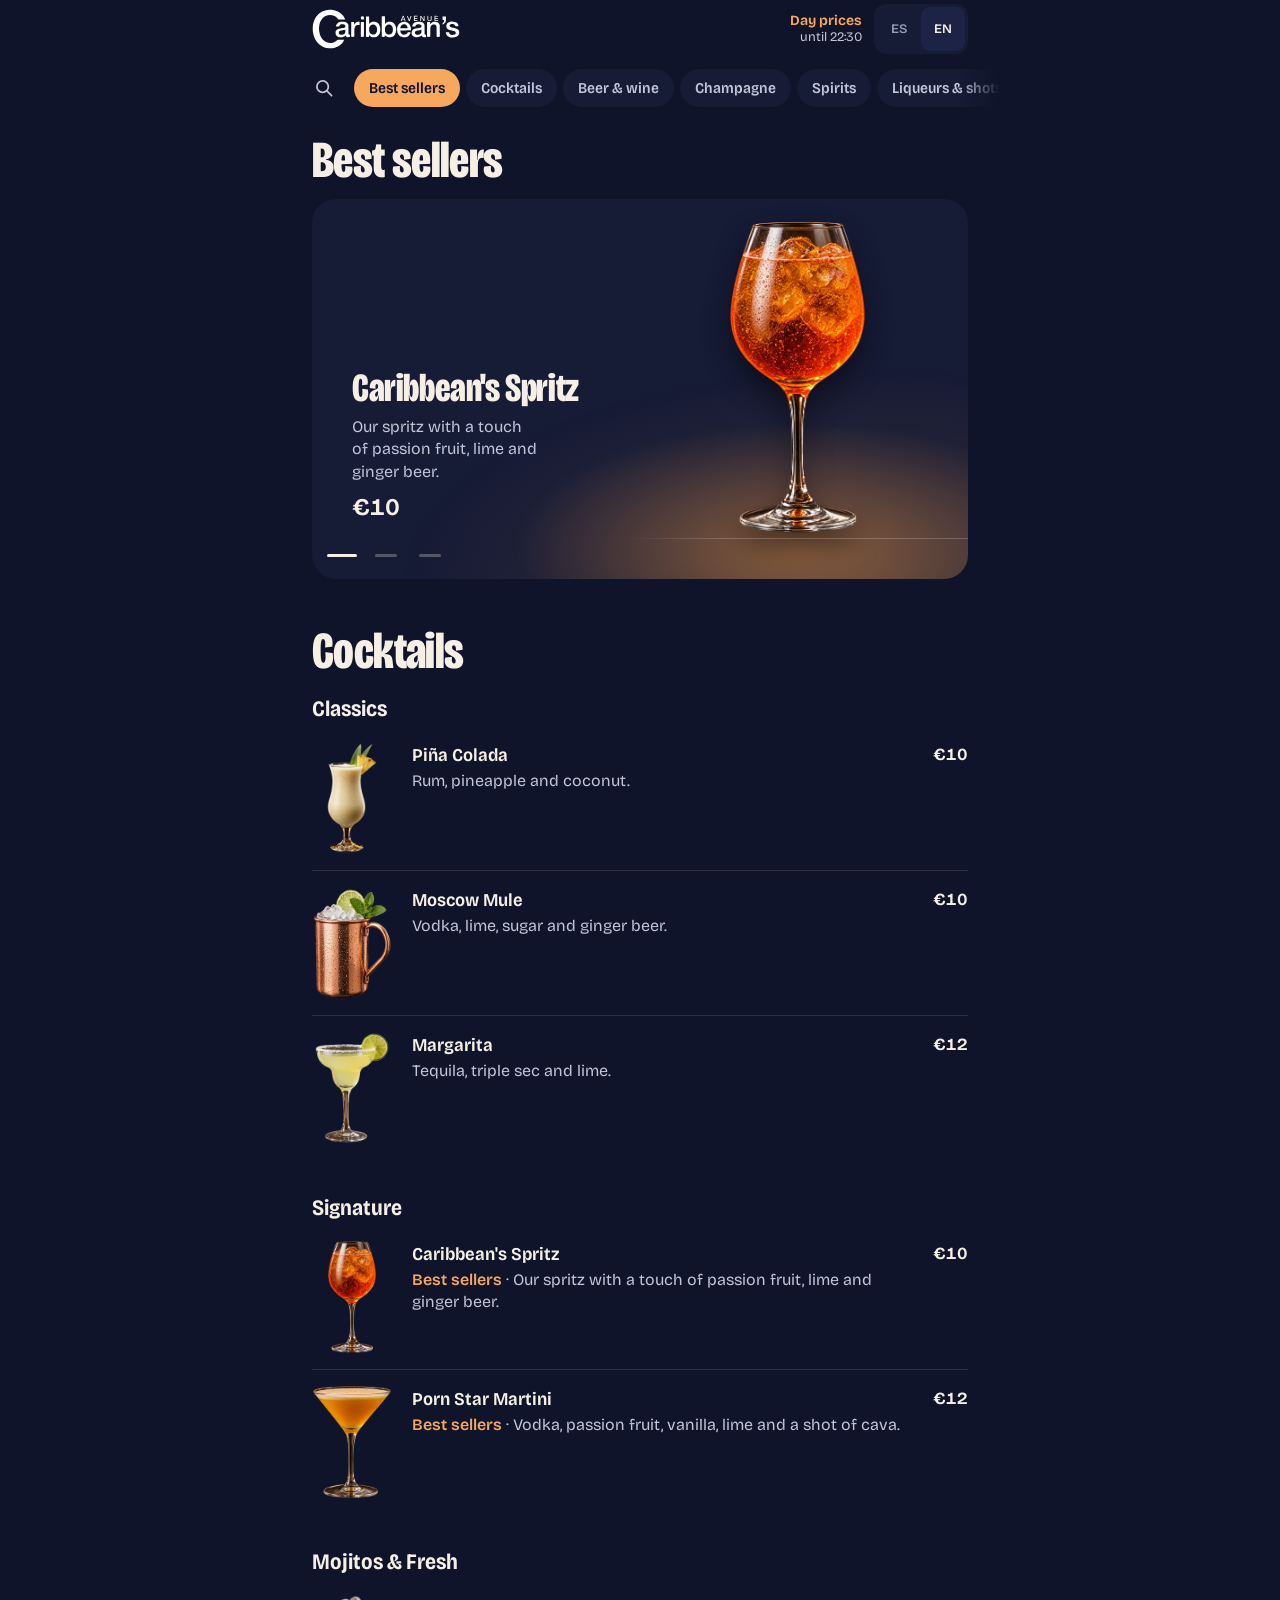
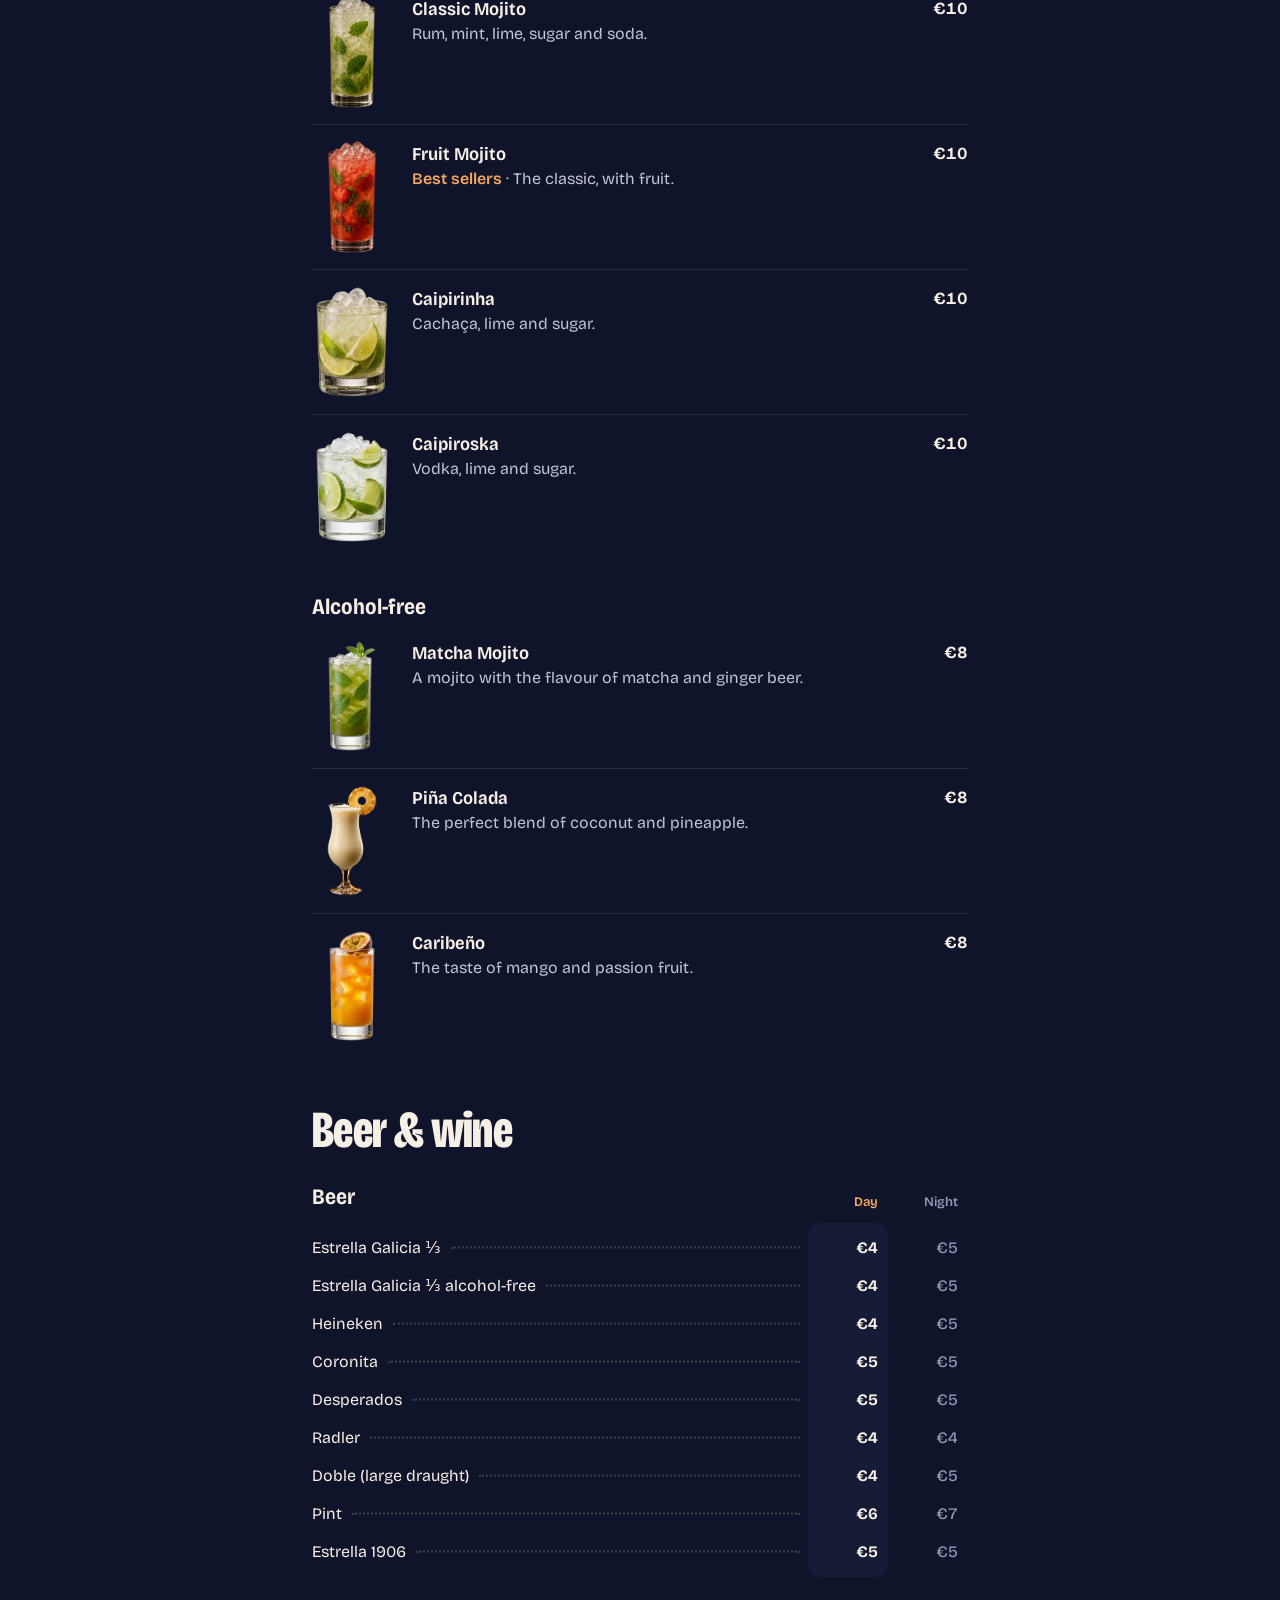
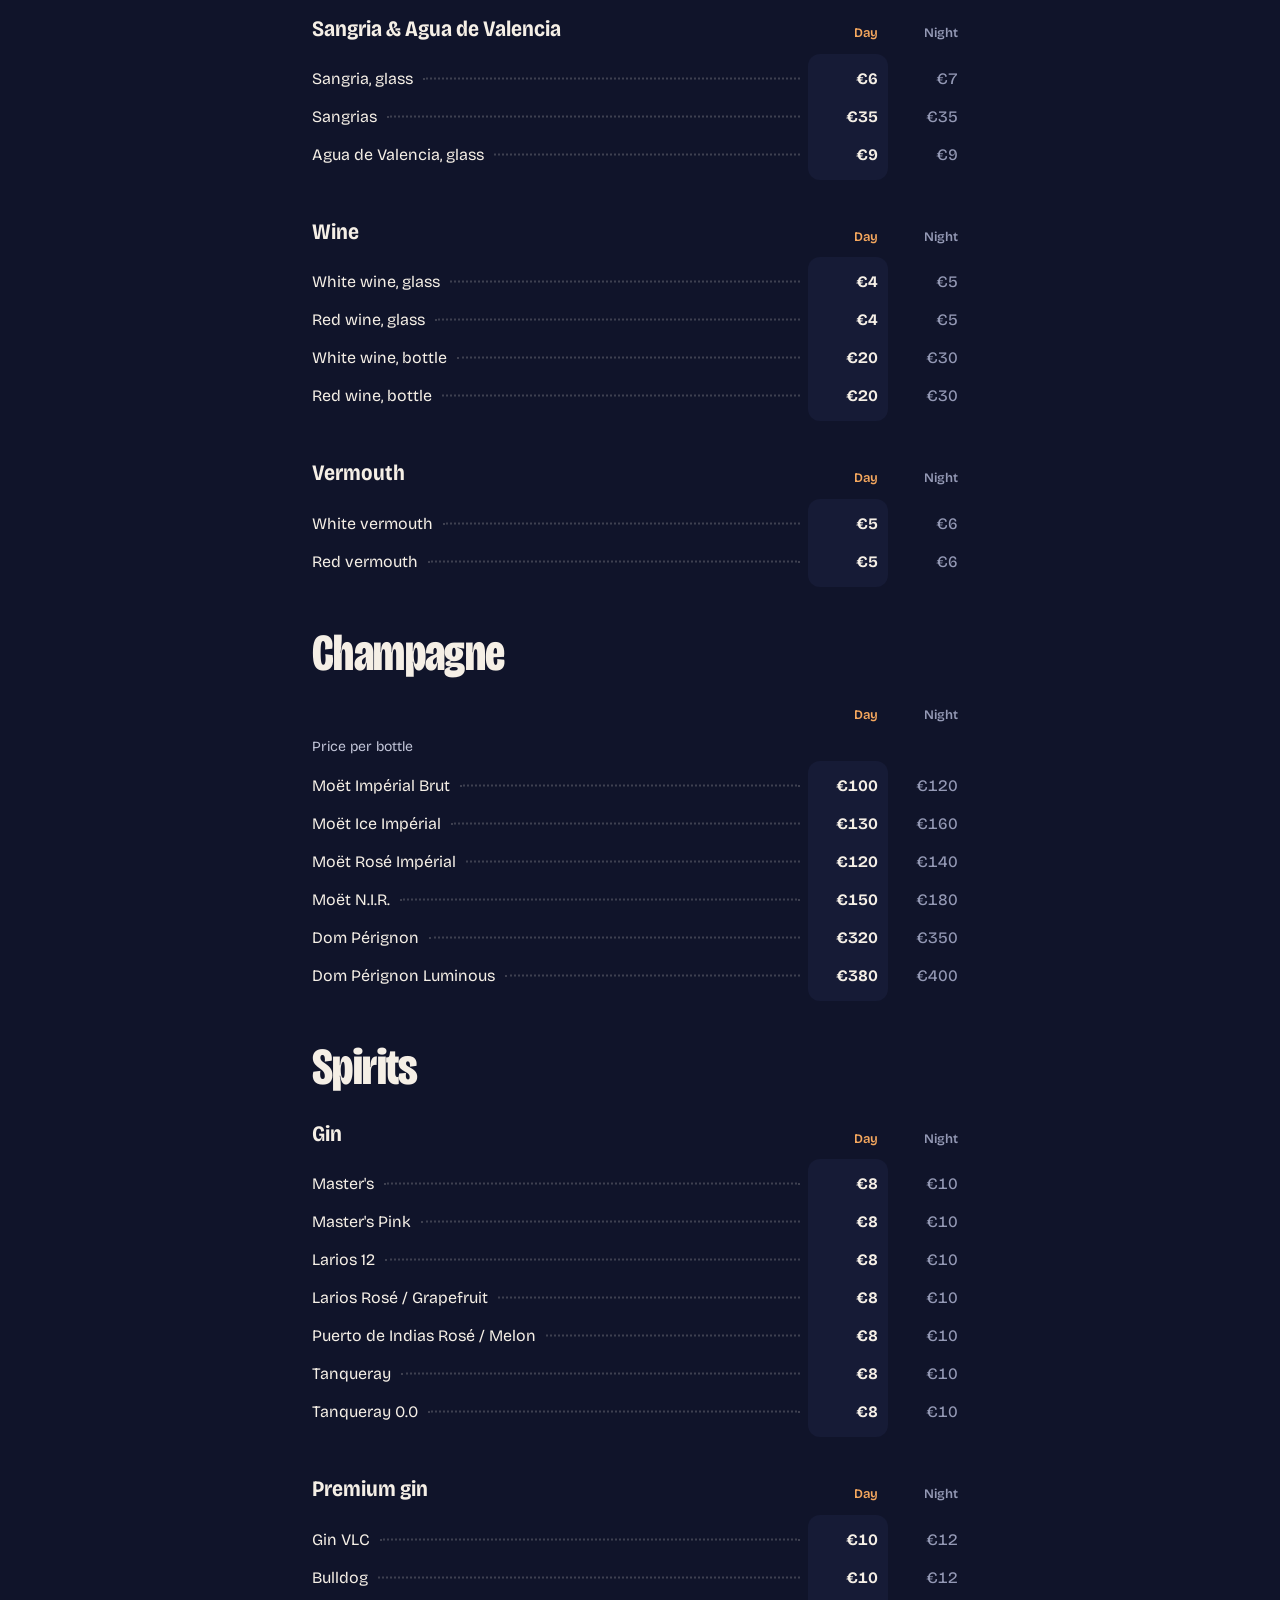
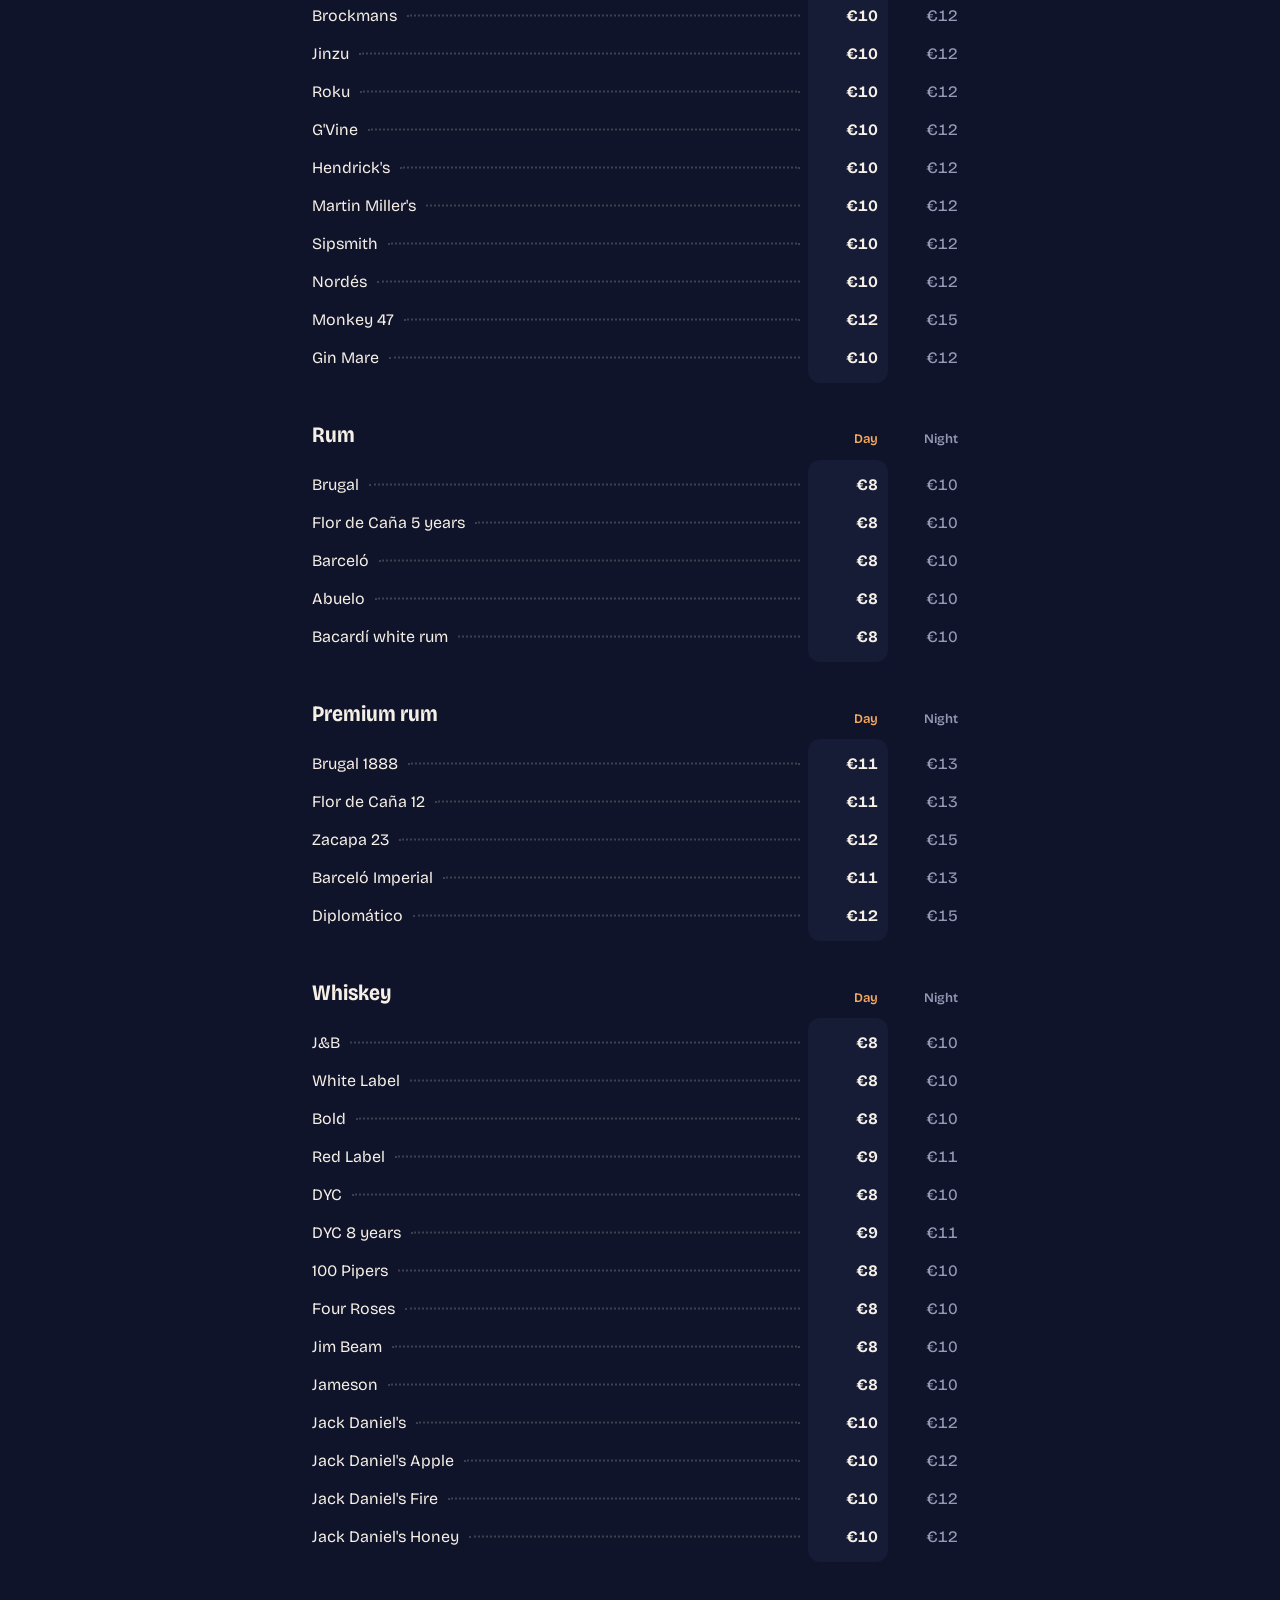
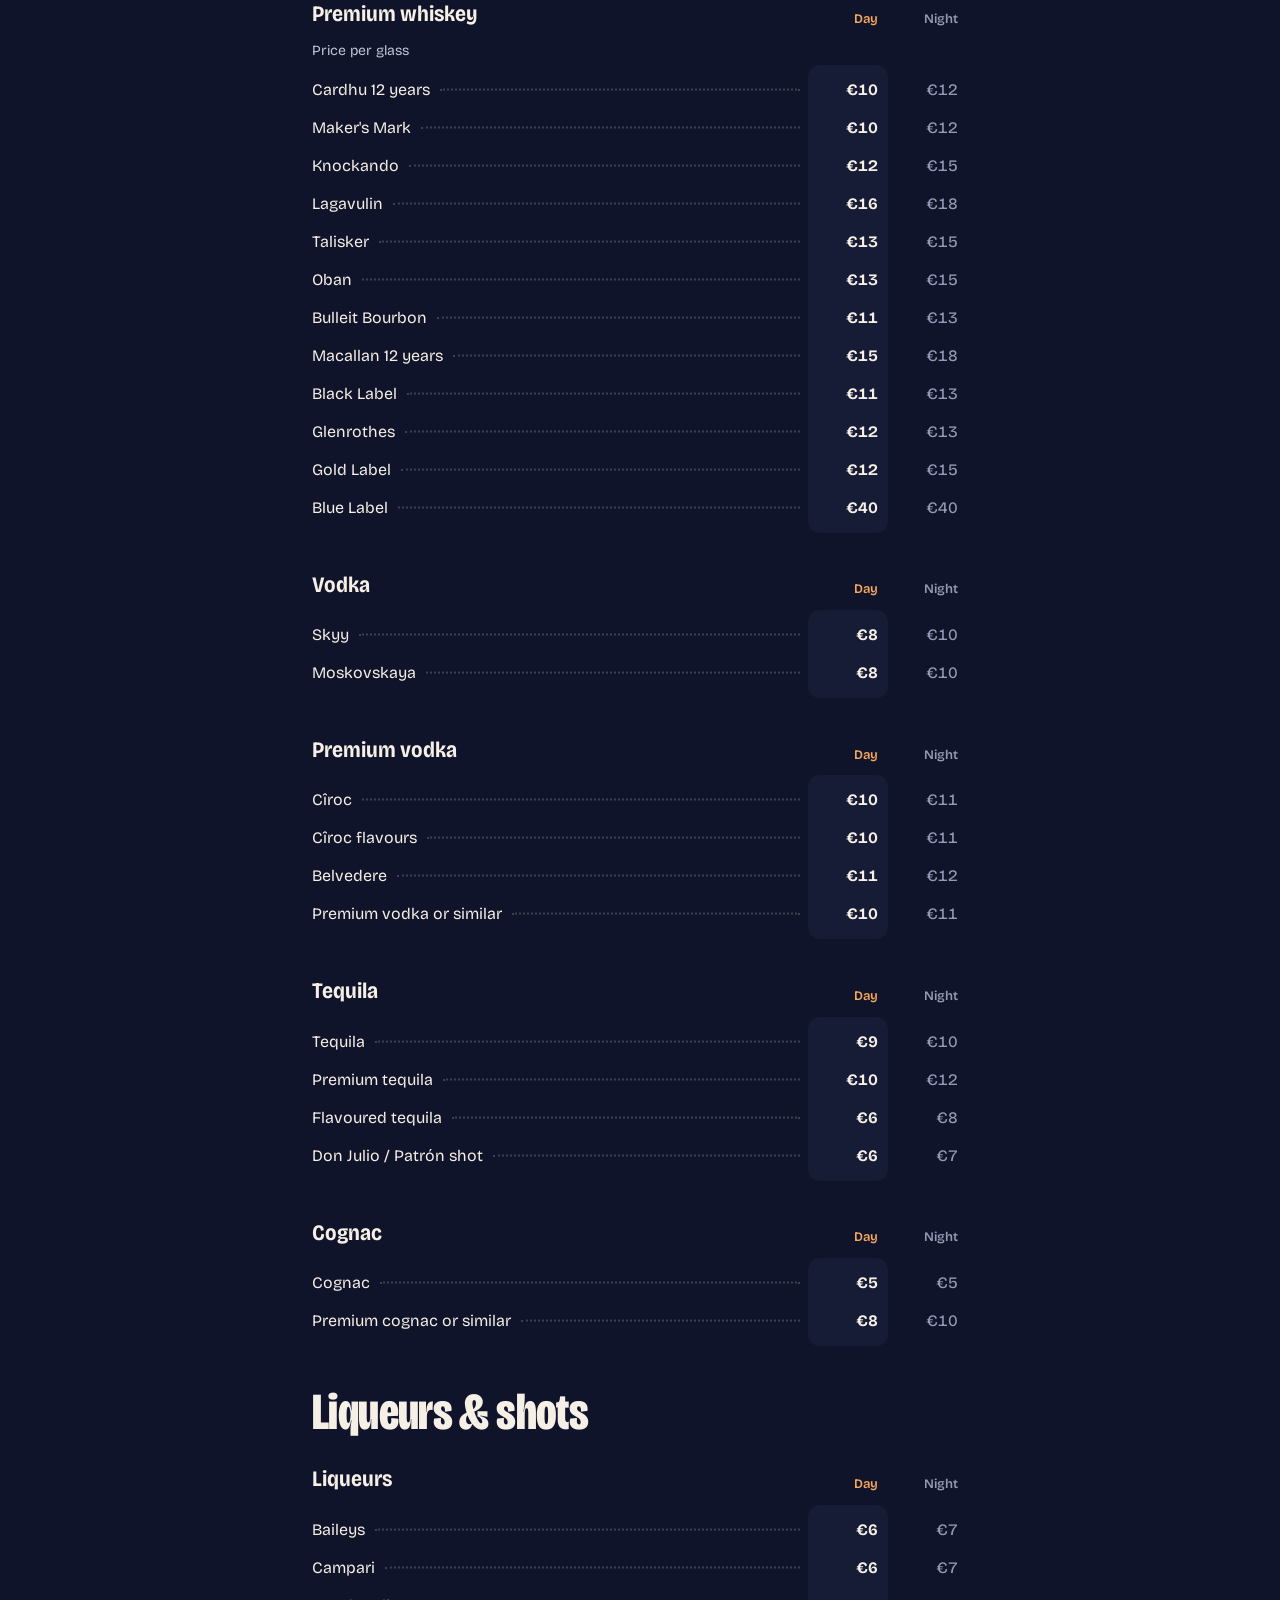
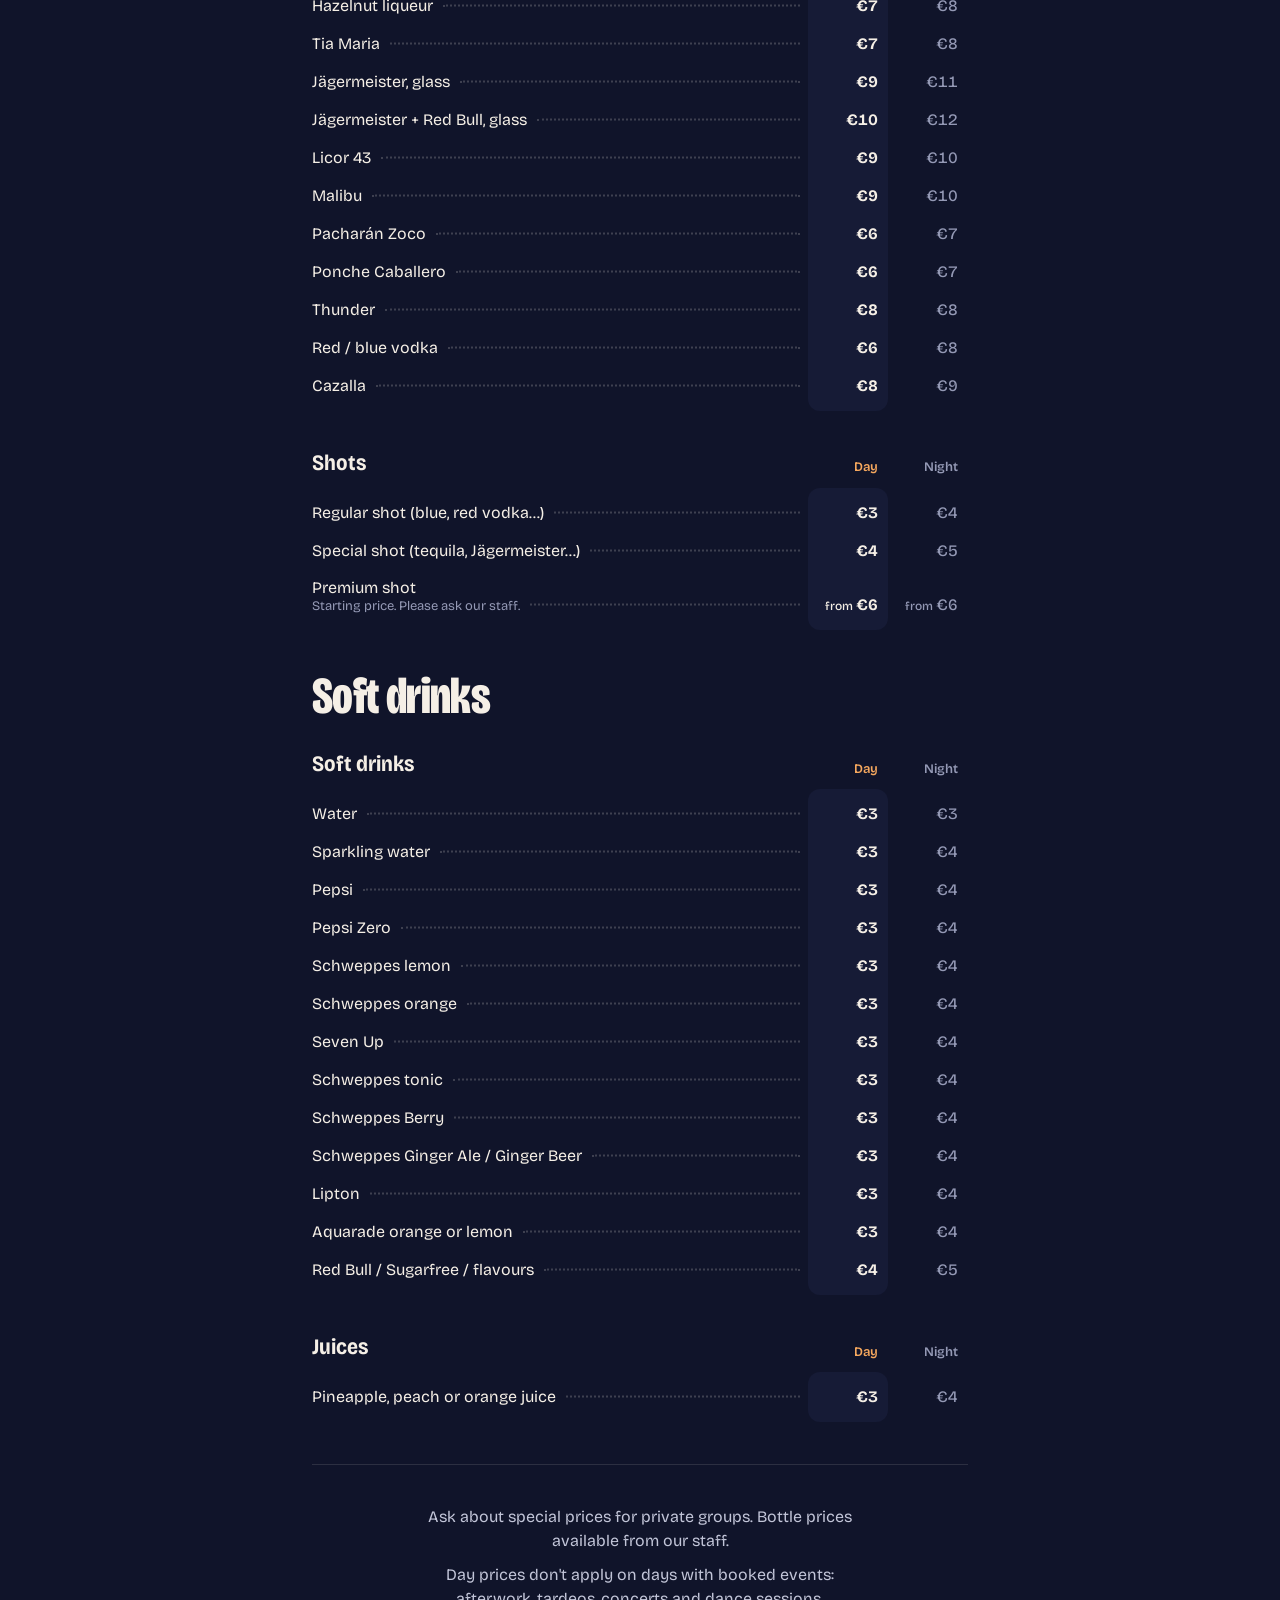
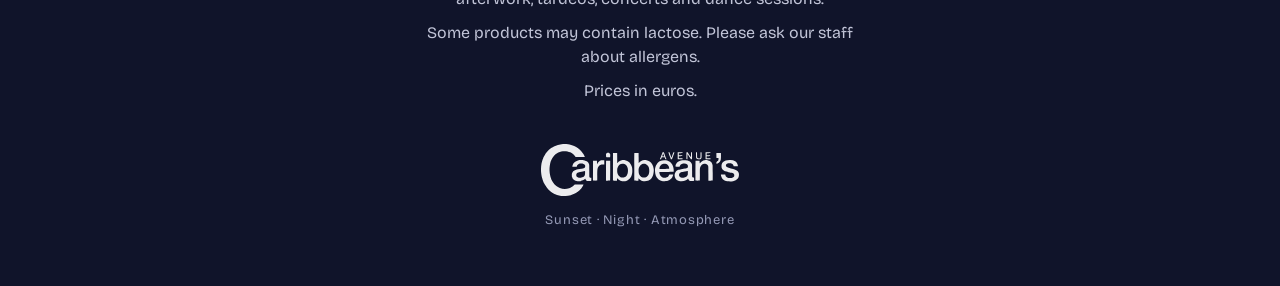
==== commit 01a24fc3: "Navegación de carta QR: barra de secciones fija, buscador y Tarde/Noche siempre a la vista - Fuera e" ====
--- a/index.html
+++ b/index.html
@@ -10,12 +10,12 @@
     <link rel="icon" href="assets/brand/caribbeans-logo-white.svg" type="image/svg+xml">
     <link rel="preload" href="assets/fonts/bricolage-latin.woff2" as="font" type="font/woff2" crossorigin>
     <link rel="preload" href="assets/cocktails/caribbeans-spritz-720.webp" as="image">
-    <link rel="stylesheet" href="carta/carta.css?v=2">
-    <script type="module" src="carta/app.js?v=2"></script>
+    <link rel="stylesheet" href="carta/carta.css?v=3">
+    <script type="module" src="carta/app.js?v=3"></script>
   </head>
   <body>
     <header class="bar">
-      <a class="brand" href="#top-ventas"><img src="assets/brand/caribbeans-logo-white.svg" alt="Caribbean's Avenue" width="124" height="33"></a>
+      <a class="brand" href="#"><img src="assets/brand/caribbeans-logo-white.svg" alt="Caribbean's Avenue" width="124" height="33"></a>
       <p class="tarifa" aria-live="polite"><span class="tarifa-name">Tarifa de tarde</span><span class="tarifa-when">hasta las 22:30</span></p>
       <div class="lang" role="group" aria-label="Idioma">
         <button type="button" data-lang="es" aria-pressed="true">ES</button>
@@ -23,15 +23,27 @@
       </div>
     </header>
 
-    <div class="layout">
-      <main id="carta">
-        <noscript>
-          <p class="noscript">Para ver la carta completa activa JavaScript, o abre la <a href="clasica.html">carta de cócteles</a>.</p>
-        </noscript>
-      </main>
-      <nav class="rail" aria-label="Índice de la carta"></nav>
-    </div>
+    <nav class="nav" aria-label="Secciones de la carta">
+      <div class="nav-inner">
+        <button type="button" class="nav-search" aria-label="Buscar en la carta" aria-expanded="false" aria-controls="buscar">
+          <svg viewBox="0 0 24 24" width="22" height="22" aria-hidden="true"><circle cx="10.5" cy="10.5" r="6.25"/><path d="m15.25 15.25 5 5"/></svg>
+        </button>
+        <ol class="chips"></ol>
+        <form class="search" id="buscar" role="search" hidden>
+          <label class="search-field">
+            <svg viewBox="0 0 24 24" width="18" height="18" aria-hidden="true"><circle cx="10.5" cy="10.5" r="6.25"/><path d="m15.25 15.25 5 5"/></svg>
+            <input class="search-input" type="search" enterkeyhint="search" autocomplete="off" autocorrect="off" spellcheck="false" aria-label="Buscar en la carta" placeholder="Buscar bebida o ingrediente">
+          </label>
+          <button type="button" class="search-close">Cerrar</button>
+        </form>
+        <p class="search-status sr-only" aria-live="polite"></p>
+      </div>
+    </nav>
 
-    <div class="bubble" aria-hidden="true"><span class="bubble-title"></span><span class="bubble-family"></span></div>
+    <main id="carta">
+      <noscript>
+        <p class="noscript">Para ver la carta completa activa JavaScript, o abre la <a href="clasica.html">carta de cócteles</a>.</p>
+      </noscript>
+    </main>
   </body>
 </html>
--- a/carta/carta.css
+++ b/carta/carta.css
@@ -44,8 +44,11 @@
   --accent: var(--sunset-400);
 
   --bar-h: 58px;
-  --rail-w: 44px; /* 44 px táctiles; la marca visible ocupa unos 28 */
-  --col: 4.4rem;
+  --nav-h: 60px;
+  --col: 4rem;
+  --measure: 720px; /* ancho de la carta en pantallas grandes */
+  /* Margen lateral que centra la columna de la carta. */
+  --side: max(var(--gutter), calc((100% - var(--measure)) / 2 + var(--gutter)));
   --gutter: 16px;
 
   --display: "Bricolage Grotesque", "Avenir Next Condensed", "Arial Narrow", system-ui, sans-serif;
@@ -97,6 +100,10 @@
   border-radius: 6px;
 }
 
+[hidden] {
+  display: none !important;
+}
+
 [tabindex="-1"]:focus {
   outline: none;
 }
@@ -132,22 +139,15 @@
 
 /* ---------- Cabecera ---------- */
 
+/* La cabecera se queda arriba y se va al bajar: lo que acompaña al scroll es la barra de secciones. */
 .bar {
-  position: sticky;
-  top: 0;
-  z-index: 20;
   display: grid;
   grid-template-columns: auto minmax(0, 1fr) auto;
   align-items: center;
   gap: 12px;
   height: calc(var(--bar-h) + env(safe-area-inset-top));
-  padding: env(safe-area-inset-top) max(var(--gutter), env(safe-area-inset-right)) 0 max(var(--gutter), env(safe-area-inset-left));
+  padding: env(safe-area-inset-top) max(var(--side), env(safe-area-inset-right)) 0 max(var(--side), env(safe-area-inset-left));
   background: var(--ground);
-  transition: box-shadow 0.3s var(--ease-out);
-}
-
-.bar.is-scrolled {
-  box-shadow: 0 1px 0 var(--line), 0 10px 18px -14px rgb(0 0 0 / 0.7);
 }
 
 .brand {
@@ -205,23 +205,214 @@
   color: var(--text);
 }
 
+/* ---------- Barra de secciones ---------- */
+
+.nav {
+  position: sticky;
+  top: env(safe-area-inset-top);
+  z-index: 20;
+  background: var(--ground);
+  transition: box-shadow 0.3s var(--ease-out);
+}
+
+.nav.is-stuck {
+  box-shadow: 0 1px 0 var(--line), 0 12px 18px -16px rgb(0 0 0 / 0.8);
+}
+
+.nav-inner {
+  position: relative;
+  display: flex;
+  align-items: center;
+  gap: 6px;
+  height: var(--nav-h);
+  padding: 0 max(var(--side), env(safe-area-inset-right)) 0 max(calc(var(--side) - 10px), env(safe-area-inset-left));
+}
+
+.nav-search {
+  flex: none;
+  display: grid;
+  place-items: center;
+  width: 44px;
+  height: 44px;
+  padding: 0;
+  border: 0;
+  border-radius: 50%;
+  background: transparent;
+  color: var(--text-2);
+  cursor: pointer;
+  transition: color 0.2s ease, background-color 0.2s ease;
+}
+
+.nav-search svg,
+.search-field svg {
+  flex: none;
+  fill: none;
+  stroke: currentColor;
+  stroke-width: 1.9;
+  stroke-linecap: round;
+}
+
+.nav.is-searching .nav-search,
+.nav.is-searching .chips {
+  display: none;
+}
+
+/* Los chips llegan hasta el borde de la pantalla en móvil y se deslizan de lado. */
+.chips {
+  flex: 1;
+  display: flex;
+  gap: 6px;
+  min-width: 0;
+  margin-right: calc(-1 * var(--gutter));
+  padding: 8px var(--gutter) 8px 2px;
+  overflow-x: auto;
+  overscroll-behavior-x: contain;
+  scrollbar-width: none;
+}
+
+.chips::-webkit-scrollbar {
+  display: none;
+}
+
+/* Fundido en el borde solo cuando quedan chips por ver hacia ese lado. */
+.chips.has-after {
+  mask-image: linear-gradient(90deg, #000 calc(100% - 40px), transparent);
+}
+
+.chips.has-before.has-after {
+  mask-image: linear-gradient(90deg, transparent, #000 24px, #000 calc(100% - 40px), transparent);
+}
+
+.chips.has-before:not(.has-after) {
+  mask-image: linear-gradient(90deg, transparent, #000 24px);
+}
+
+.chips li {
+  flex: none;
+}
+
+.chip {
+  position: relative;
+  display: flex;
+  align-items: center;
+  height: 38px;
+  padding: 0 15px;
+  border-radius: 19px;
+  background: var(--raised);
+  color: var(--text-2);
+  font-size: 0.9375rem;
+  font-weight: 600;
+  font-stretch: 92%;
+  white-space: nowrap;
+  text-decoration: none;
+  transition: background-color 0.25s ease, color 0.25s ease;
+}
+
+/* 44 px de alto para el dedo aunque la pastilla mida 38. */
+.chip::after {
+  content: "";
+  position: absolute;
+  inset: -3px 0;
+}
+
+/* La familia en pantalla lleva el color de la hora: ámbar de tarde, azul luna de noche. */
+.chip[aria-current] {
+  background: var(--accent);
+  color: var(--navy-900);
+}
+
+.search {
+  flex: 1;
+  display: flex;
+  align-items: center;
+  gap: 4px;
+  min-width: 0;
+  padding-left: 10px;
+}
+
+.search-field {
+  flex: 1;
+  display: flex;
+  align-items: center;
+  gap: 8px;
+  min-width: 0;
+  height: 42px;
+  padding: 0 14px;
+  border-radius: 21px;
+  background: var(--raised);
+  color: var(--text-3);
+}
+
+.search-field:focus-within {
+  box-shadow: 0 0 0 2px var(--accent);
+}
+
+.search-input {
+  flex: 1;
+  min-width: 0;
+  height: 100%;
+  padding: 0;
+  border: 0;
+  background: transparent;
+  color: var(--text);
+  font: 400 1rem/1 var(--text-font); /* 16 px: iOS no hace zoom al enfocar */
+  outline: none;
+  caret-color: var(--accent);
+}
+
+.search-input::placeholder {
+  color: var(--text-3);
+}
+
+.search-input::-webkit-search-cancel-button {
+  -webkit-appearance: none;
+}
+
+.search-close {
+  flex: none;
+  min-width: 44px;
+  height: 44px;
+  padding: 0 2px 0 8px;
+  border: 0;
+  background: transparent;
+  color: var(--text-2);
+  font: 600 0.9375rem/1 var(--text-font);
+  cursor: pointer;
+}
+
+.search-empty {
+  display: grid;
+  gap: 6px;
+  padding: 40px 0 8px;
+}
+
+.search-empty-title {
+  font-family: var(--display);
+  font-size: 1.75rem;
+  font-weight: 760;
+  font-stretch: 75%;
+  font-variation-settings: "opsz" 96;
+  line-height: 1.05;
+  overflow-wrap: anywhere;
+}
+
+.search-empty-hint {
+  color: var(--text-2);
+}
+
 /* ---------- Estructura ---------- */
-
-.layout {
-  display: grid;
-  grid-template-columns: minmax(0, 1fr) var(--rail-w);
-  max-width: 760px;
-  margin: 0 auto;
-  padding-left: max(var(--gutter), env(safe-area-inset-left));
-}
 
 #carta {
   min-width: 0;
-  padding-bottom: calc(48px + env(safe-area-inset-bottom));
-}
-
-[data-section] {
-  scroll-margin-top: calc(var(--bar-h) + 8px);
+  padding: 0 max(var(--side), env(safe-area-inset-right)) calc(48px + env(safe-area-inset-bottom)) max(var(--side), env(safe-area-inset-left));
+}
+
+.family {
+  scroll-margin-top: calc(var(--nav-h) + env(safe-area-inset-top));
+}
+
+.family--top {
+  scroll-margin-top: 200vh; /* «Top ventas» vuelve arriba del todo, con la cabecera */
 }
 
 .family + .family,
@@ -271,7 +462,6 @@
 .banner {
   position: relative;
   height: clamp(272px, 42svh, 360px);
-  margin-right: 10px;
   border-radius: 24px;
   background: var(--raised);
   overflow: hidden;
@@ -422,18 +612,19 @@
 
 .cocktail {
   display: grid;
-  grid-template-columns: 52px minmax(0, 1fr) auto;
+  grid-template-columns: 64px minmax(0, 1fr) auto;
   align-items: start;
   gap: 14px;
-  padding: 14px 10px 14px 0;
-}
-
-.cocktail + .cocktail {
+  padding: 16px 0;
+}
+
+/* Separador solo entre cócteles visibles (al buscar se ocultan algunos). */
+.cocktail:not([hidden]) ~ .cocktail {
   border-top: 1px solid var(--line);
 }
 
 .cocktail-thumb {
-  height: 68px;
+  height: 92px;
   display: flex;
   align-items: flex-end;
   justify-content: center;
@@ -533,11 +724,18 @@
 
 /* ---------- Bebidas: tarde y noche ---------- */
 
+/* Mientras se recorre una sección de bebidas, su nombre y las columnas Tarde/Noche se quedan
+   fijos bajo la barra: a mitad de Refrescos se sigue sabiendo qué columna es cuál. */
 .sec-head {
+  position: sticky;
+  top: calc(var(--nav-h) + env(safe-area-inset-top));
+  z-index: 5;
   display: grid;
   grid-template-columns: minmax(0, 1fr) var(--col) var(--col);
   align-items: end;
-  padding-right: 10px;
+  margin: 0 calc(-1 * var(--gutter));
+  padding: 10px var(--gutter) 8px;
+  background: var(--ground);
 }
 
 .col-label {
@@ -565,7 +763,6 @@
 .prices {
   position: relative;
   margin-top: 10px;
-  margin-right: 10px;
 }
 
 /* La columna vigente se ilumina de arriba abajo. */
@@ -652,7 +849,7 @@
   display: grid;
   justify-items: center;
   gap: 28px;
-  padding: 40px 10px 8px 0;
+  padding: 40px 0 8px;
   border-top: 1px solid var(--line);
   text-align: center;
 }
@@ -690,149 +887,6 @@
   color: var(--accent);
 }
 
-/* ---------- Índice al pulgar ---------- */
-
-.rail {
-  position: sticky;
-  top: calc(var(--bar-h) + env(safe-area-inset-top));
-  align-self: start;
-  height: calc(100svh - var(--bar-h) - env(safe-area-inset-top));
-  padding: 10px max(4px, env(safe-area-inset-right)) calc(12px + env(safe-area-inset-bottom)) 0;
-  touch-action: none;
-  user-select: none;
-  -webkit-user-select: none;
-  cursor: ns-resize;
-  z-index: 10;
-}
-
-.rail-list {
-  display: flex;
-  flex-direction: column;
-  gap: 6px;
-  height: 100%;
-}
-
-.rail-family {
-  flex: var(--n) 1 0;
-  min-height: calc(var(--len) * 0.6em + 14px);
-  display: grid;
-  grid-template-columns: minmax(0, 1fr) 12px;
-  font-size: clamp(0.6875rem, 1.55svh, 0.75rem);
-}
-
-.rail-label {
-  align-self: center;
-  justify-self: center;
-  writing-mode: vertical-rl;
-  transform: rotate(180deg);
-  color: var(--text-3);
-  font-weight: 600;
-  font-stretch: 88%;
-  letter-spacing: 0.02em;
-  line-height: 1;
-  white-space: nowrap;
-  transition: color 0.25s ease;
-}
-
-.rail-family.is-current .rail-label {
-  color: var(--accent);
-}
-
-.rail-ticks {
-  display: flex;
-  flex-direction: column;
-  height: 100%;
-}
-
-.rail-ticks li {
-  flex: 1 1 0;
-  min-height: 0;
-}
-
-.rail-tick {
-  position: relative;
-  display: block;
-  height: 100%;
-  min-height: 6px;
-}
-
-.rail-tick::before {
-  content: "";
-  position: absolute;
-  right: 2px;
-  top: 50%;
-  width: 12px;
-  height: 3px;
-  border-radius: 1.5px;
-  background: rgb(245 239 230 / 0.32);
-  /* Reposo: 5 × 2 px; la marca vigente crece a 12 × 3 desde el borde. */
-  transform: translateY(-50%) scale(0.417, 0.667);
-  transform-origin: right center;
-  transition: transform 0.25s var(--ease-out), background-color 0.25s ease;
-}
-
-.rail-tick[aria-current]::before {
-  background: var(--accent);
-  transform: translateY(-50%) scale(1);
-}
-
-.rail-tick:focus-visible {
-  outline-offset: -2px;
-}
-
-.rail.is-scrubbing .rail-label {
-  color: var(--text-2);
-}
-
-.rail.is-scrubbing .rail-family.is-current .rail-label {
-  color: var(--accent);
-}
-
-/* Rótulo grande mientras se arrastra el pulgar. */
-.bubble {
-  --y: 50vh;
-  position: fixed;
-  top: 0;
-  right: calc(var(--rail-w) + 14px + env(safe-area-inset-right));
-  z-index: 30;
-  display: grid;
-  max-width: min(78vw, 360px);
-  padding: 12px 18px 14px;
-  border-radius: 16px;
-  background: var(--high);
-  box-shadow: 0 14px 34px -10px rgb(0 0 0 / 0.65), 0 2px 6px rgb(0 0 0 / 0.3);
-  opacity: 0;
-  transform: translate3d(8px, var(--y), 0) scale(0.96);
-  transform-origin: right center;
-  pointer-events: none;
-  transition: opacity 0.16s ease, transform 0.22s var(--ease-out);
-}
-
-.bubble.is-visible {
-  opacity: 1;
-  transform: translate3d(0, var(--y), 0) scale(1);
-}
-
-.bubble-family {
-  margin-top: 2px;
-  color: var(--text-2);
-  font-size: 0.875rem;
-  font-weight: 500;
-}
-
-.bubble-family:empty {
-  display: none;
-}
-
-.bubble-title {
-  font-family: var(--display);
-  font-size: 1.875rem;
-  font-weight: 760;
-  font-stretch: 75%;
-  font-variation-settings: "opsz" 96;
-  line-height: 1.02;
-}
-
 /* ---------- Ratón ---------- */
 
 @media (hover: hover) {
@@ -844,9 +898,18 @@
     background: rgb(245 239 230 / 0.55);
   }
 
-  .rail-tick:hover:not([aria-current])::before {
-    background: var(--text-2);
-    transform: translateY(-50%) scale(0.75, 1);
+  .nav-search:hover {
+    background: var(--raised);
+    color: var(--text);
+  }
+
+  .search-close:hover {
+    color: var(--text);
+  }
+
+  .chip:hover:not([aria-current]) {
+    background: var(--high);
+    color: var(--text);
   }
 }
 
@@ -854,7 +917,6 @@
 
 @media (min-width: 720px) {
   :root {
-    --rail-w: 56px;
     --gutter: 32px;
     --col: 5rem;
   }
@@ -863,12 +925,6 @@
     width: 148px;
   }
 
-  /* La cabecera sigue la columna de la carta (760 px) en vez de irse a los bordes de la pantalla. */
-  .bar {
-    padding-left: max(var(--gutter), calc((100% - 760px) / 2 + var(--gutter)));
-    padding-right: max(var(--gutter), calc((100% - 760px) / 2));
-  }
-
   .banner {
     height: 380px;
   }
@@ -878,12 +934,12 @@
   }
 
   .cocktail {
-    grid-template-columns: 64px minmax(0, 1fr) auto;
-    gap: 18px;
+    grid-template-columns: 80px minmax(0, 1fr) auto;
+    gap: 20px;
   }
 
   .cocktail-thumb {
-    height: 84px;
+    height: 112px;
   }
 }
 
